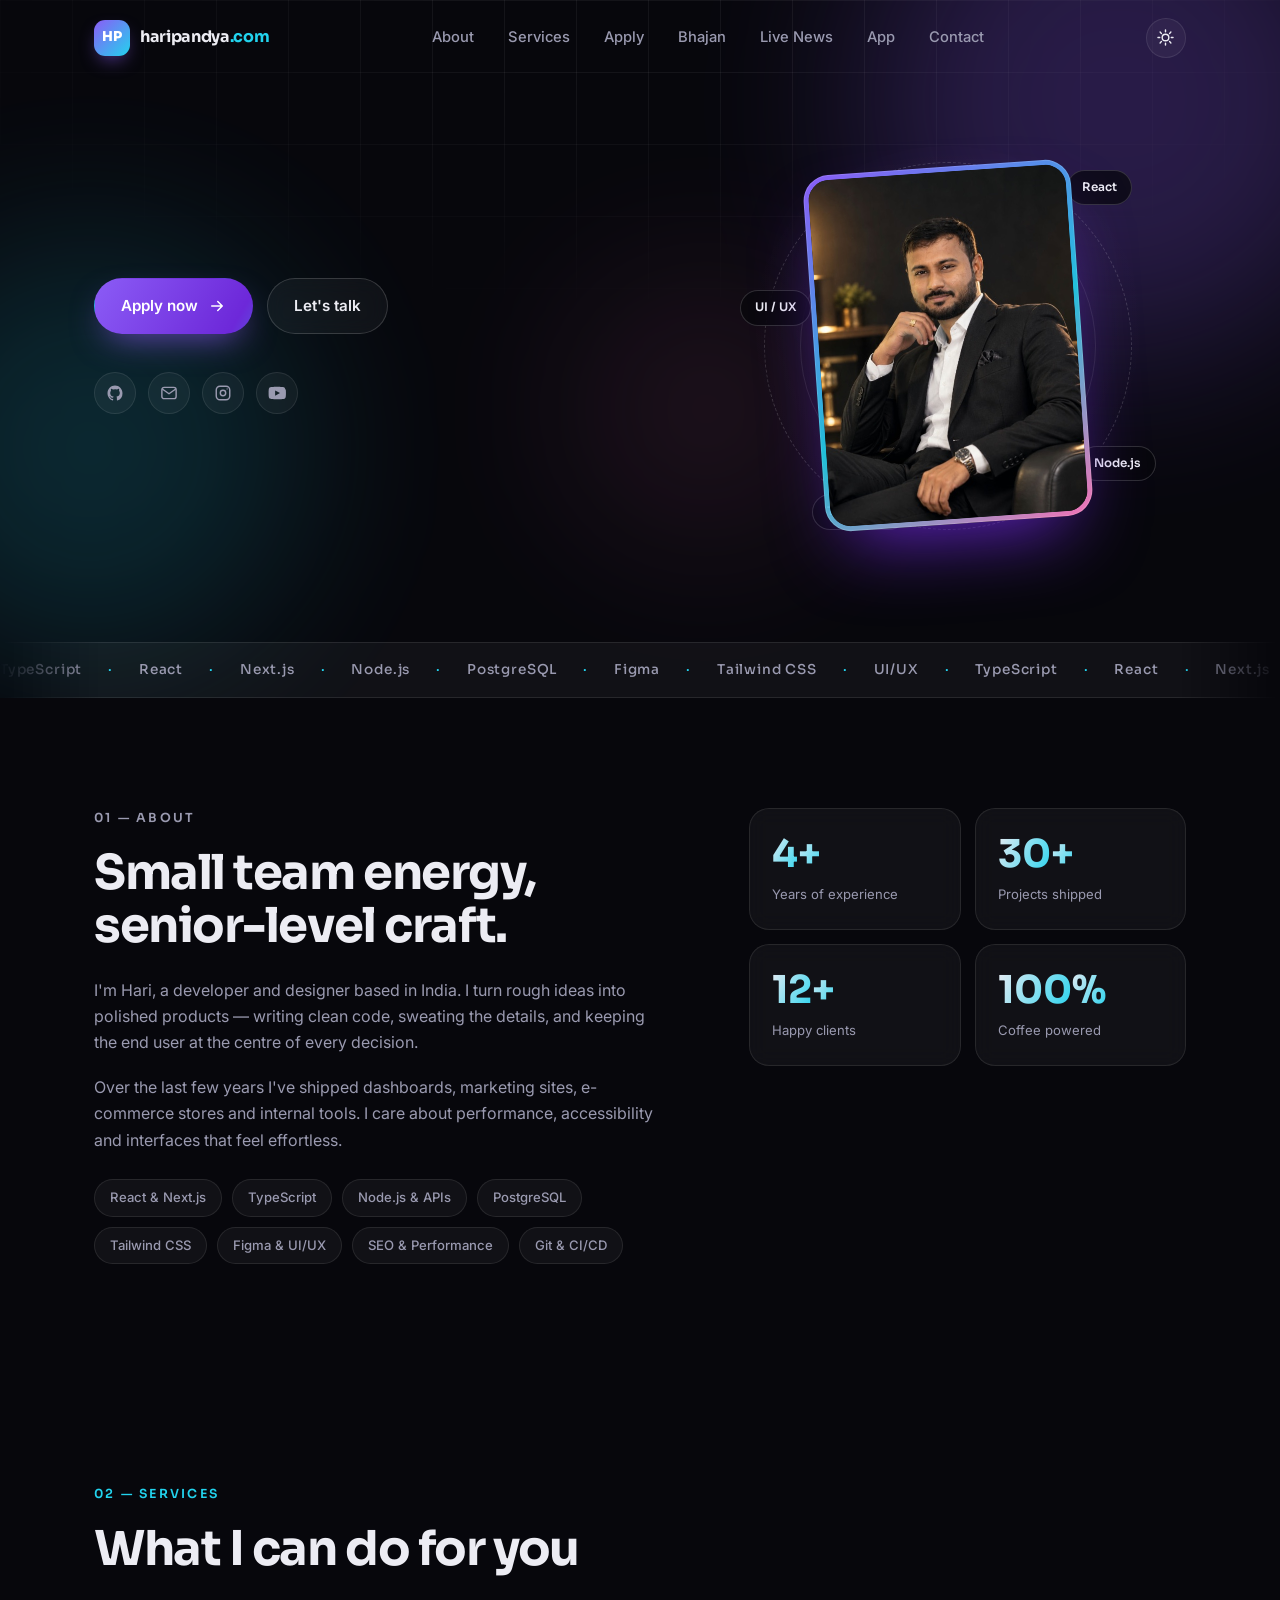
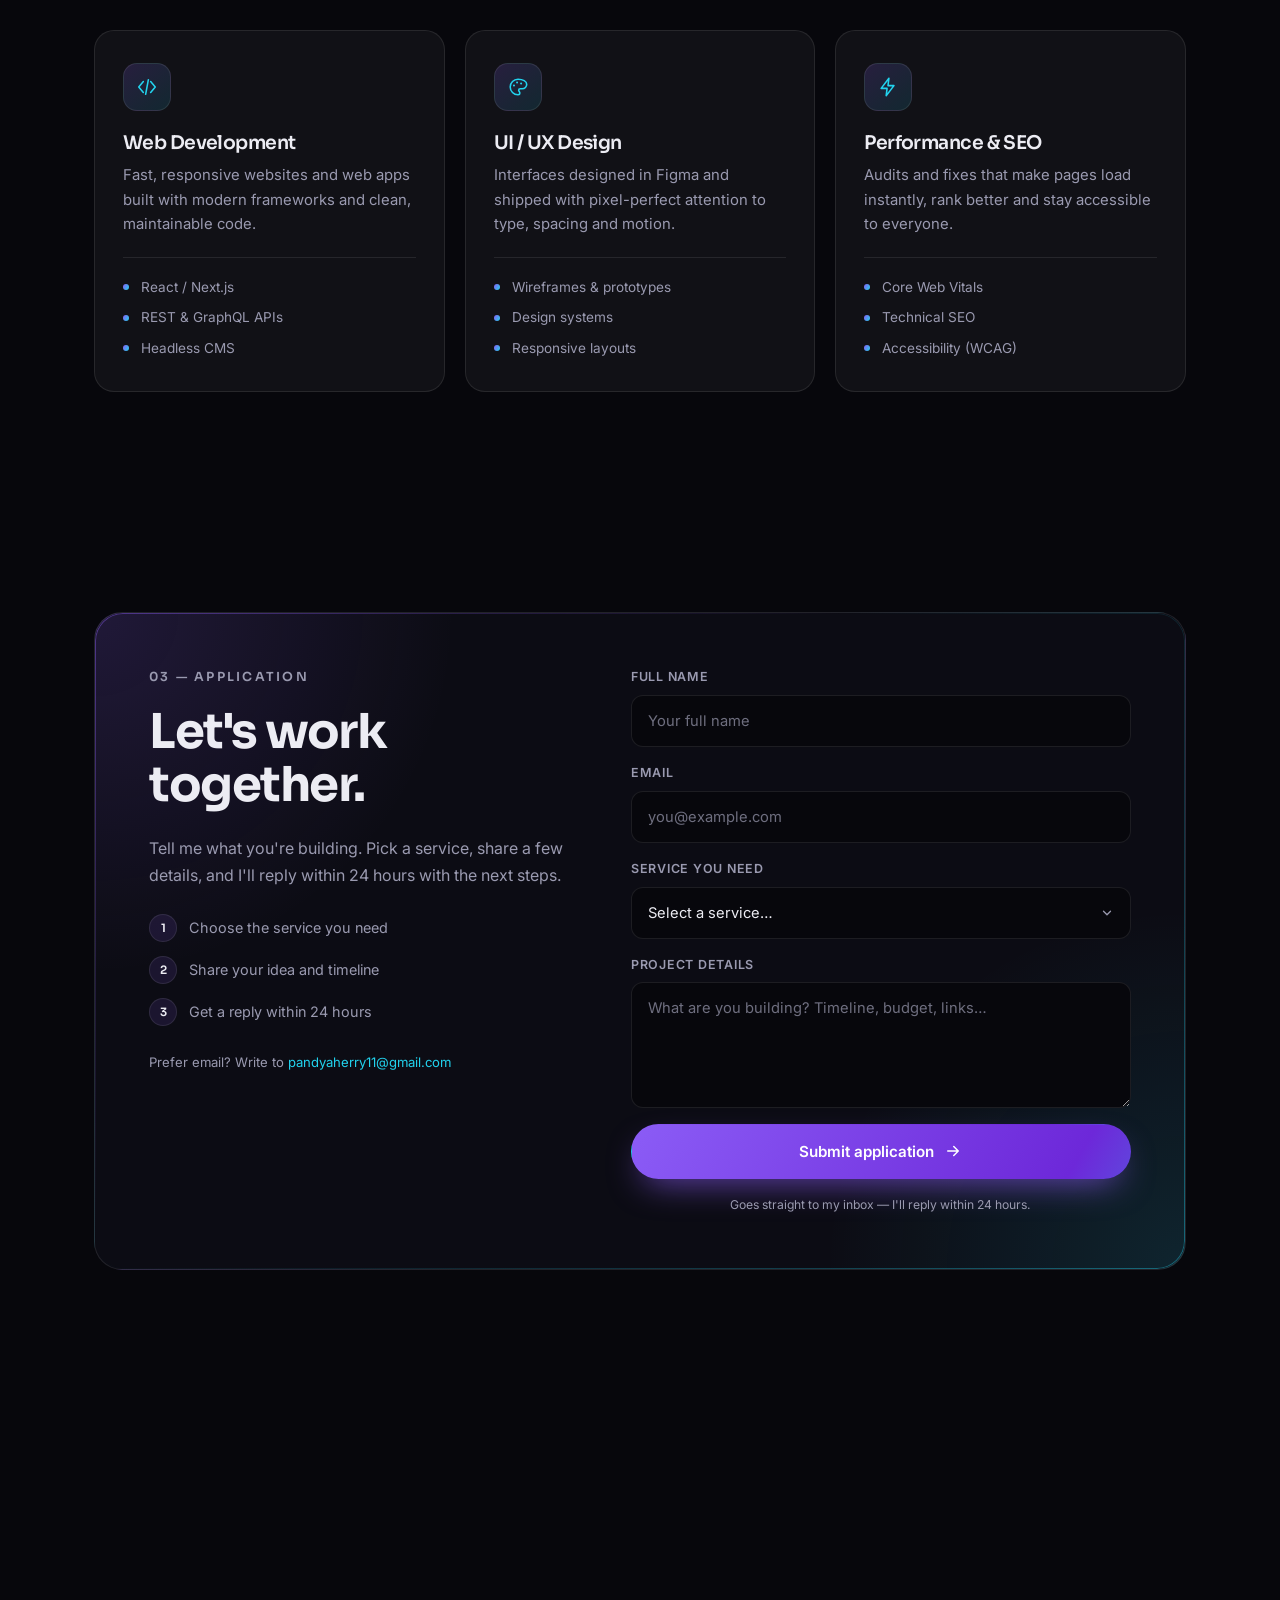
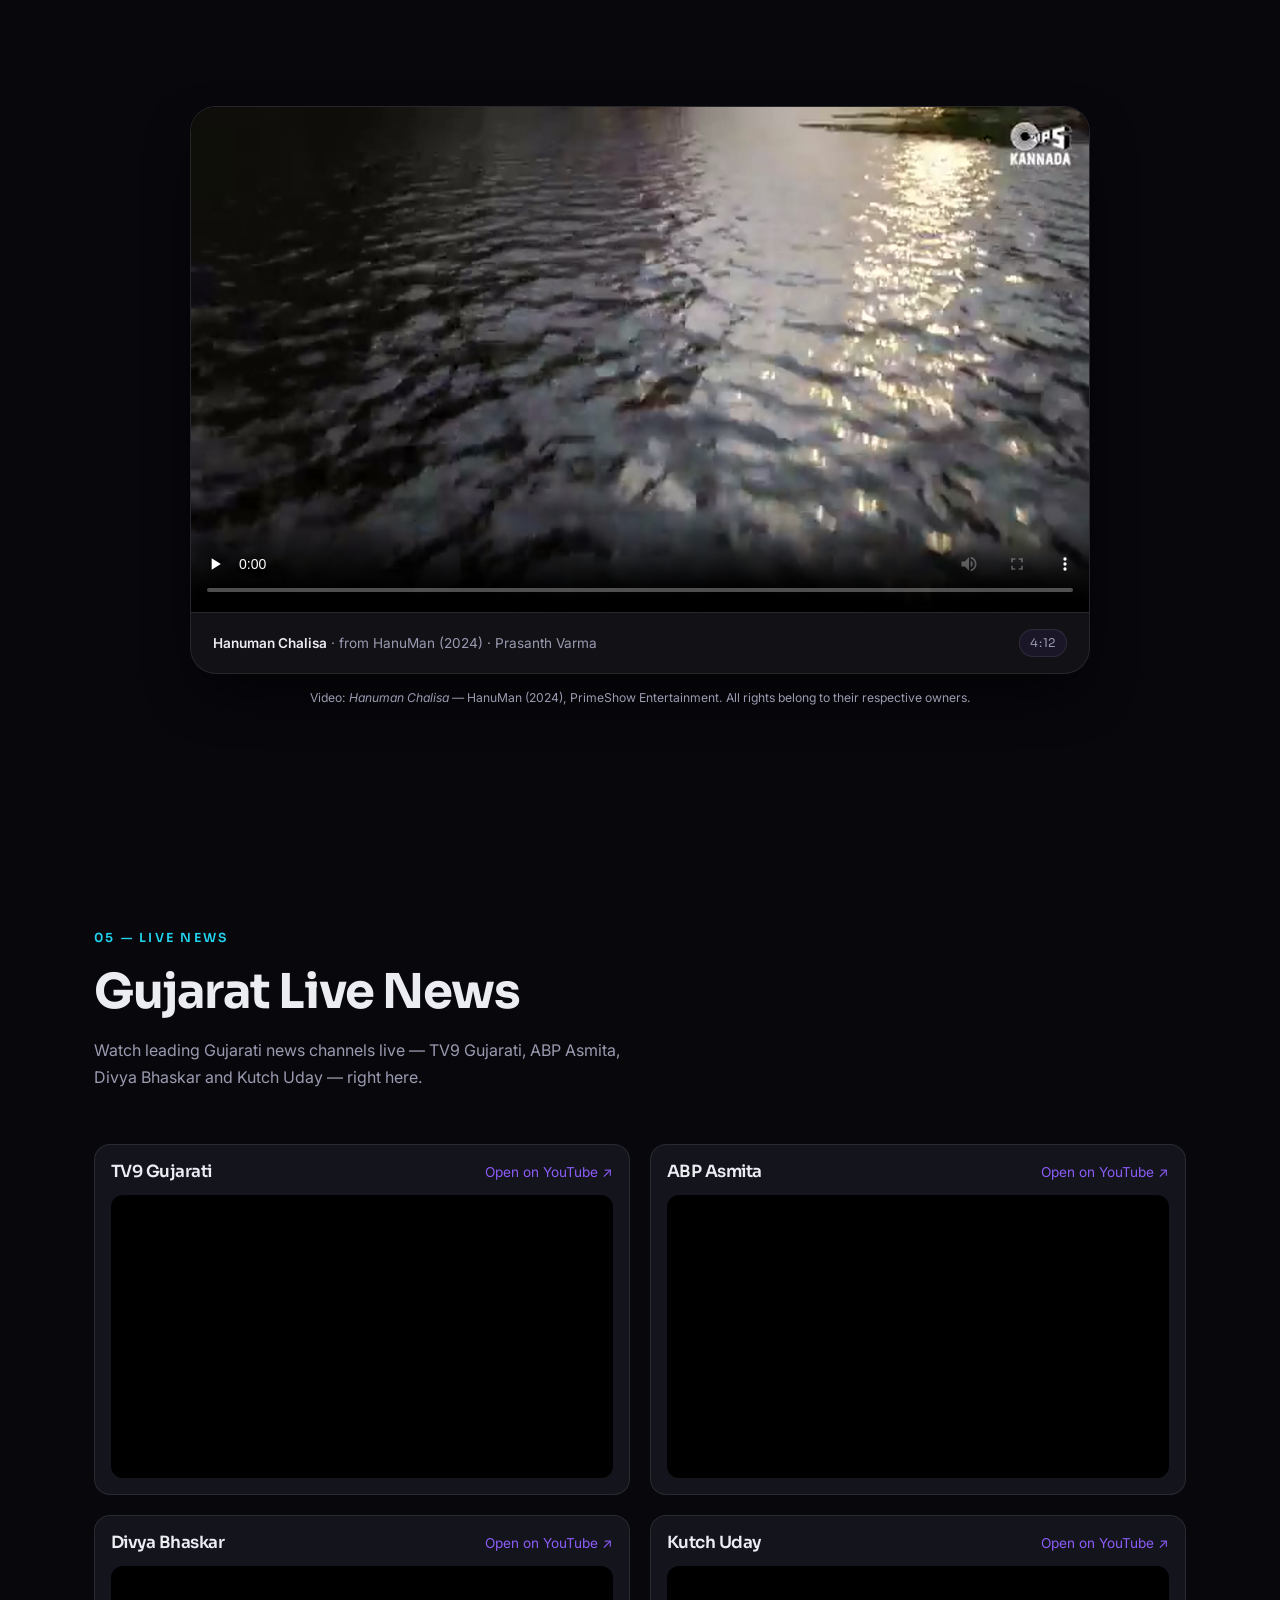
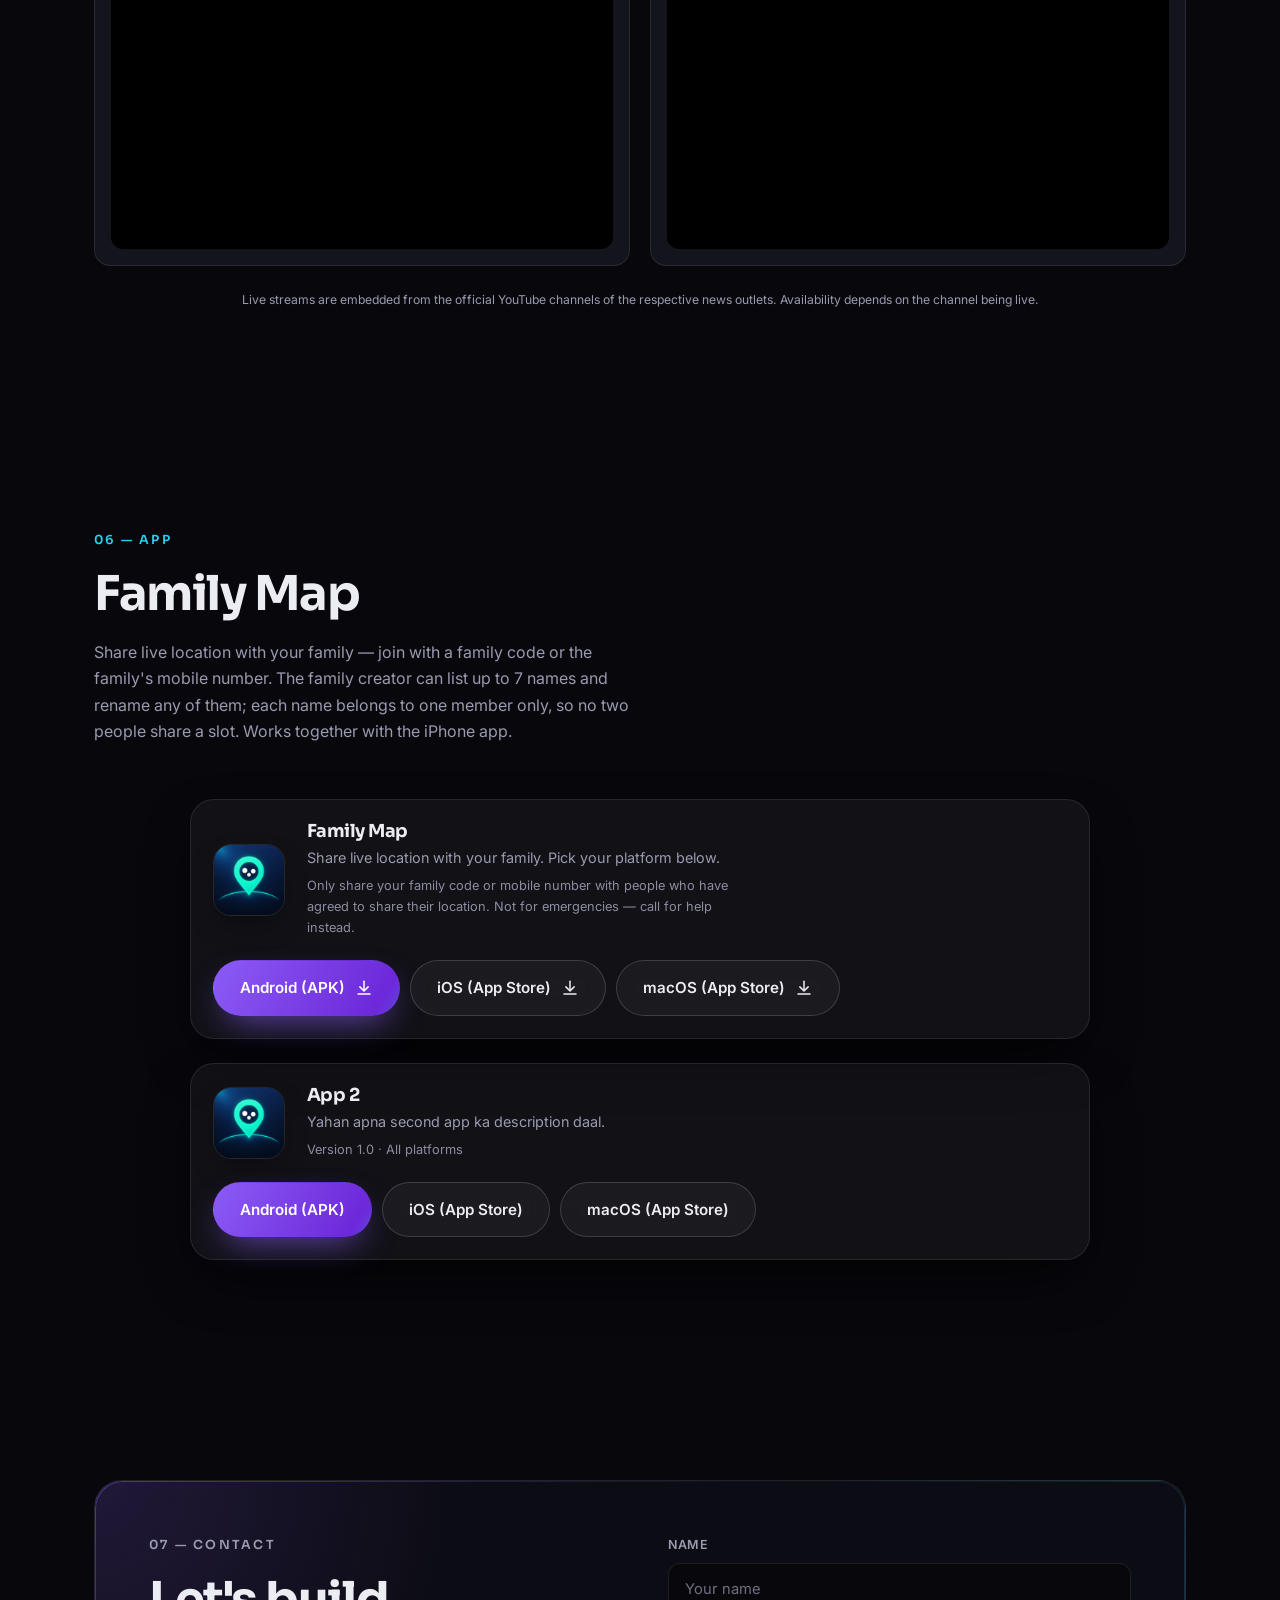
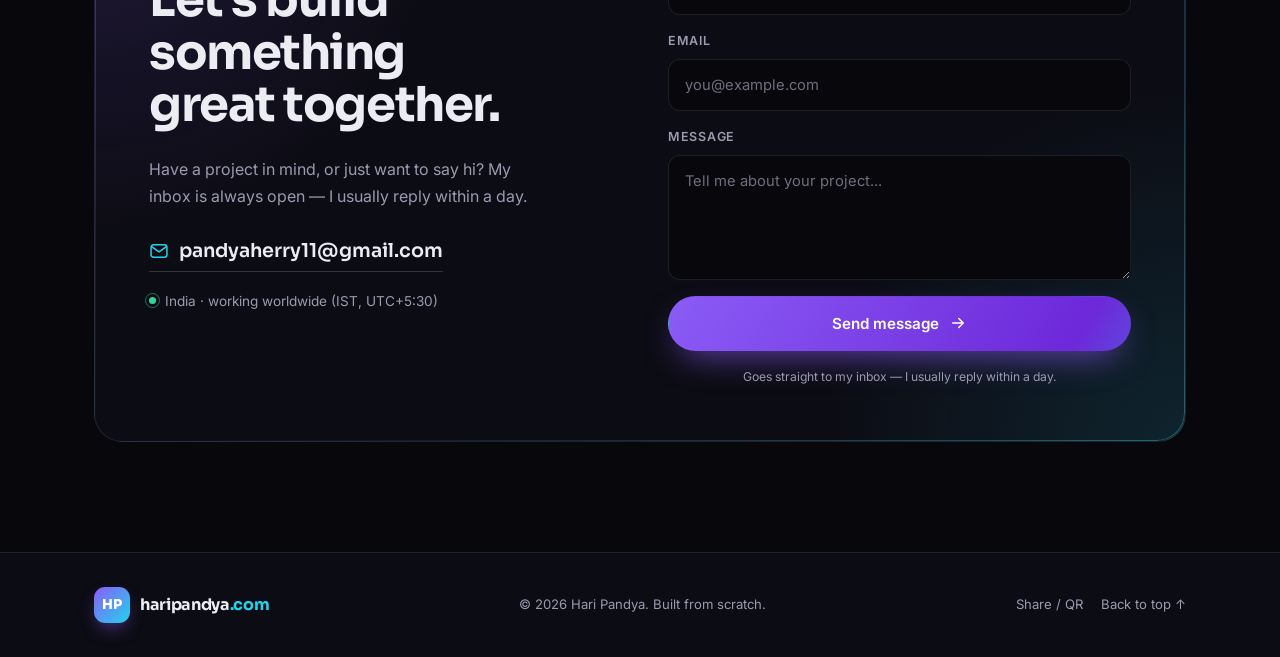
==== index.html @ 28d51043 "Remove hero introduction (I'm Hari Pandya intro)" ====
<!DOCTYPE html>
<html lang="en" data-theme="dark">
<head>
  <meta charset="UTF-8" />
  <meta name="viewport" content="width=device-width, initial-scale=1.0" />
  <title>Hari Pandya — Developer &amp; Designer</title>
  <meta name="description" content="Hari Pandya — full-stack developer and designer building fast, accessible and beautiful digital experiences. Based in India, working worldwide." />
  <meta name="theme-color" content="#08080c" />

  <!-- Open Graph / social preview -->
  <meta property="og:title" content="Hari Pandya — Developer &amp; Designer" />
  <meta property="og:description" content="Full-stack developer & designer crafting fast, accessible and beautiful digital experiences." />
  <meta property="og:type" content="website" />
  <meta property="og:url" content="https://pandyaherry11.github.io/haripandya/" />
  <meta property="og:image" content="https://pandyaherry11.github.io/haripandya/assets/hari-pandya.jpg" />
  <meta property="og:image:alt" content="Portrait of Hari Pandya" />
  <meta name="twitter:card" content="summary_large_image" />
  <meta name="twitter:image" content="https://pandyaherry11.github.io/haripandya/assets/hari-pandya.jpg" />

  <link rel="icon" href="data:image/svg+xml,%3Csvg xmlns='http://www.w3.org/2000/svg' viewBox='0 0 100 100'%3E%3Crect width='100' height='100' rx='24' fill='%238b5cf6'/%3E%3Ctext x='50' y='68' font-family='Arial,sans-serif' font-size='46' font-weight='bold' fill='white' text-anchor='middle'%3EHP%3C/text%3E%3C/svg%3E" />

  <link rel="preconnect" href="https://fonts.googleapis.com" />
  <link rel="preconnect" href="https://fonts.gstatic.com" crossorigin />
  <link href="https://fonts.googleapis.com/css2?family=Sora:wght@400;500;600;700;800&family=Inter:wght@400;500;600&display=swap" rel="stylesheet" />

  <link rel="stylesheet" href="style.css" />
</head>
<body>
  <a class="skip-link" href="#main">Skip to content</a>

  <!-- ============ HEADER ============ -->
  <header class="site-header" id="site-header">
    <div class="container header-inner">
      <a href="#home" class="logo" aria-label="Hari Pandya — home">
        <span class="logo-mark">HP</span>
        <span class="logo-text">haripandya<span class="logo-dot">.com</span></span>
      </a>

      <nav class="nav" id="nav" aria-label="Main navigation">
        <a href="#about" class="nav-link">About</a>
        <a href="#services" class="nav-link">Services</a>
        <a href="#apply" class="nav-link">Apply</a>
        <a href="#video" class="nav-link">Bhajan</a>
        <a href="#news" class="nav-link">Live News</a>
        <a href="#app" class="nav-link">App</a>
        <a href="#contact" class="nav-link">Contact</a>
      </nav>

      <div class="header-actions">
        <button class="theme-toggle" id="theme-toggle" type="button" aria-label="Switch theme" aria-pressed="false">
          <svg class="icon-sun" viewBox="0 0 24 24" fill="none" stroke="currentColor" stroke-width="1.8" stroke-linecap="round" aria-hidden="true">
            <circle cx="12" cy="12" r="4.2" />
            <path d="M12 2.5v2.2M12 19.3v2.2M2.5 12h2.2M19.3 12h2.2M5.2 5.2l1.6 1.6M17.2 17.2l1.6 1.6M18.8 5.2l-1.6 1.6M6.8 17.2l-1.6 1.6" />
          </svg>
          <svg class="icon-moon" viewBox="0 0 24 24" fill="none" stroke="currentColor" stroke-width="1.8" stroke-linecap="round" stroke-linejoin="round" aria-hidden="true">
            <path d="M20.5 14.2A8.6 8.6 0 0 1 9.8 3.5a8.6 8.6 0 1 0 10.7 10.7Z" />
          </svg>
        </button>

        <button class="menu-toggle" id="menu-toggle" type="button" aria-label="Open menu" aria-expanded="false" aria-controls="nav">
          <span></span><span></span>
        </button>
      </div>
    </div>
  </header>

  <main id="main">
    <!-- ============ HERO ============ -->
    <section class="hero" id="home">
      <div class="hero-bg" aria-hidden="true">
        <span class="orb orb-1"></span>
        <span class="orb orb-2"></span>
        <span class="orb orb-3"></span>
        <span class="grid-lines"></span>
      </div>

      <div class="container hero-inner">
        <div class="hero-copy">
          <div class="cta">
            <a href="#apply" class="btn btn-primary">
              Apply now
              <svg viewBox="0 0 24 24" fill="none" stroke="currentColor" stroke-width="2" stroke-linecap="round" stroke-linejoin="round" aria-hidden="true">
                <path d="M5 12h14M13 6l6 6-6 6" />
              </svg>
            </a>
            <a href="#contact" class="btn btn-ghost">Let's talk</a>
          </div>

          <ul class="socials" aria-label="Social links">
            <li>
              <a href="https://github.com/pandyaherry11" target="_blank" rel="noopener" aria-label="GitHub">
                <svg viewBox="0 0 24 24" fill="currentColor" aria-hidden="true"><path d="M12 2C6.48 2 2 6.58 2 12.23c0 4.52 2.87 8.35 6.84 9.7.5.1.68-.22.68-.49v-1.72c-2.78.62-3.37-1.37-3.37-1.37-.45-1.18-1.11-1.5-1.11-1.5-.91-.63.07-.62.07-.62 1 .07 1.53 1.05 1.53 1.05.9 1.57 2.36 1.12 2.94.85.09-.66.35-1.12.63-1.38-2.22-.26-4.56-1.14-4.56-5.06 0-1.12.39-2.03 1.03-2.75-.1-.26-.45-1.3.1-2.71 0 0 .84-.27 2.75 1.05a9.3 9.3 0 0 1 2.5-.34c.85 0 1.71.12 2.5.34 1.91-1.32 2.75-1.05 2.75-1.05.55 1.41.2 2.45.1 2.71.64.72 1.03 1.63 1.03 2.75 0 3.93-2.34 4.8-4.57 5.05.36.32.68.94.68 1.9v2.82c0 .27.18.6.69.49A10.25 10.25 0 0 0 22 12.23C22 6.58 17.52 2 12 2Z"/></svg>
              </a>
            </li>
            <li>
              <a href="mailto:pandyaherry11@gmail.com" aria-label="Email">
                <svg viewBox="0 0 24 24" fill="none" stroke="currentColor" stroke-width="1.9" stroke-linecap="round" stroke-linejoin="round" aria-hidden="true"><rect x="2.5" y="4.5" width="19" height="15" rx="3"/><path d="m3.5 7 8.5 6 8.5-6"/></svg>
              </a>
            </li>
            <li>
              <a href="https://www.instagram.com/pandyaherry11" target="_blank" rel="noopener" aria-label="Instagram">
                <svg viewBox="0 0 24 24" fill="none" stroke="currentColor" stroke-width="1.9" stroke-linecap="round" stroke-linejoin="round" aria-hidden="true"><rect x="3" y="3" width="18" height="18" rx="5"/><circle cx="12" cy="12" r="3.6"/><circle cx="17.5" cy="6.5" r="0.8" fill="currentColor" stroke="none"/></svg>
              </a>
            </li>
            <li>
              <a href="https://www.youtube.com/@haripandya" target="_blank" rel="noopener" aria-label="YouTube">
                <svg viewBox="0 0 24 24" fill="currentColor" aria-hidden="true"><path d="M23 7.2s-.2-1.6-.9-2.3c-.9-.9-1.9-.9-2.4-1C16.2 3.5 12 3.5 12 3.5s-4.2 0-7.7.4c-.5.1-1.5.1-2.4 1C1.2 5.6 1 7.2 1 7.2S.8 9.1.8 11v1.9c0 1.9.2 3.8.2 3.8s.2 1.6.9 2.3c.9.9 2.1.9 2.6 1 1.9.2 8.2.4 8.2.4s4.2 0 7.7-.4c.5-.1 1.5-.1 2.4-1 .7-.7.9-2.3.9-2.3s.2-1.9.2-3.8V11c0-1.9-.2-3.8-.2-3.8zM9.5 15.5v-7l6.5 3.5-6.5 3.5z"/></svg>
              </a>
            </li>
          </ul>
        </div>

        <div class="hero-visual reveal">
          <div class="orbit">
            <span class="ring ring-1" aria-hidden="true"></span>
            <span class="ring ring-2" aria-hidden="true"></span>
            <span class="ring ring-3" aria-hidden="true"></span>

            <figure class="portrait">
              <img
                src="assets/hari-pandya.jpg"
                srcset="assets/hari-pandya-720.jpg 720w, assets/hari-pandya.jpg 1024w"
                sizes="(max-width: 980px) 240px, 260px"
                alt="Hari Pandya"
                width="1024"
                height="1536"
                fetchpriority="high"
                decoding="async"
              />
            </figure>

            <span class="chip chip-1" aria-hidden="true">React</span>
            <span class="chip chip-2" aria-hidden="true">UI / UX</span>
            <span class="chip chip-3" aria-hidden="true">Node.js</span>
            <span class="chip chip-4" aria-hidden="true">TypeScript</span>
          </div>
        </div>
      </div>

      <div class="marquee" aria-hidden="true">
        <div class="marquee-track">
          <span>TypeScript</span><span>·</span><span>React</span><span>·</span><span>Next.js</span><span>·</span><span>Node.js</span><span>·</span><span>PostgreSQL</span><span>·</span><span>Figma</span><span>·</span><span>Tailwind CSS</span><span>·</span><span>UI/UX</span><span>·</span>
          <span>TypeScript</span><span>·</span><span>React</span><span>·</span><span>Next.js</span><span>·</span><span>Node.js</span><span>·</span><span>PostgreSQL</span><span>·</span><span>Figma</span><span>·</span><span>Tailwind CSS</span><span>·</span><span>UI/UX</span><span>·</span>
        </div>
      </div>
    </section>

    <!-- ============ ABOUT ============ -->
    <section class="section" id="about">
      <div class="container">
        <div class="about-grid">
          <div class="about-copy reveal">
            <p class="label">01 — About</p>
            <h2 class="section-title">Small team energy,<br />senior-level craft.</h2>
            <p>
              I'm Hari, a developer and designer based in India. I turn rough ideas into
              polished products — writing clean code, sweating the details, and keeping
              the end user at the centre of every decision.
            </p>
            <p>
              Over the last few years I've shipped dashboards, marketing sites, e-commerce
              stores and internal tools. I care about performance, accessibility and
              interfaces that feel effortless.
            </p>

            <ul class="skills" aria-label="Core skills">
              <li>React &amp; Next.js</li>
              <li>TypeScript</li>
              <li>Node.js &amp; APIs</li>
              <li>PostgreSQL</li>
              <li>Tailwind CSS</li>
              <li>Figma &amp; UI/UX</li>
              <li>SEO &amp; Performance</li>
              <li>Git &amp; CI/CD</li>
            </ul>
          </div>

          <div class="stats reveal">
            <div class="stat">
              <span class="stat-num" data-count="4">4</span><span class="stat-suffix">+</span>
              <p>Years of experience</p>
            </div>
            <div class="stat">
              <span class="stat-num" data-count="30">30</span><span class="stat-suffix">+</span>
              <p>Projects shipped</p>
            </div>
            <div class="stat">
              <span class="stat-num" data-count="12">12</span><span class="stat-suffix">+</span>
              <p>Happy clients</p>
            </div>
            <div class="stat">
              <span class="stat-num" data-count="100">100</span><span class="stat-suffix">%</span>
              <p>Coffee powered</p>
            </div>
          </div>
        </div>
      </div>
    </section>

    <!-- ============ SERVICES ============ -->
    <section class="section" id="services">
      <div class="container">
        <div class="section-head reveal">
          <p class="label">02 — Services</p>
          <h2 class="section-title">What I can do for you</h2>
        </div>

        <div class="services-grid">
          <article class="service-card reveal">
            <span class="service-icon">
              <svg viewBox="0 0 24 24" fill="none" stroke="currentColor" stroke-width="1.7" stroke-linecap="round" stroke-linejoin="round" aria-hidden="true"><path d="m8 6-5 6 5 6M16 6l5 6-5 6M13.5 4l-3 16"/></svg>
            </span>
            <h3>Web Development</h3>
            <p>Fast, responsive websites and web apps built with modern frameworks and clean, maintainable code.</p>
            <ul class="service-list">
              <li>React / Next.js</li>
              <li>REST &amp; GraphQL APIs</li>
              <li>Headless CMS</li>
            </ul>
          </article>

          <article class="service-card reveal">
            <span class="service-icon">
              <svg viewBox="0 0 24 24" fill="none" stroke="currentColor" stroke-width="1.7" stroke-linecap="round" stroke-linejoin="round" aria-hidden="true"><path d="M12 3.5a8.5 8.5 0 1 0 0 17c1.4 0 2-.9 2-1.9 0-1.5-1.3-1.8-1.3-3 0-.9.7-1.6 1.8-1.6h2.1a4.9 4.9 0 0 0 4.9-5C21.5 6 17.3 3.5 12 3.5Z"/><circle cx="7.6" cy="10.4" r="1.1" fill="currentColor" stroke="none"/><circle cx="11" cy="7.2" r="1.1" fill="currentColor" stroke="none"/><circle cx="15.4" cy="8.2" r="1.1" fill="currentColor" stroke="none"/></svg>
            </span>
            <h3>UI / UX Design</h3>
            <p>Interfaces designed in Figma and shipped with pixel-perfect attention to type, spacing and motion.</p>
            <ul class="service-list">
              <li>Wireframes &amp; prototypes</li>
              <li>Design systems</li>
              <li>Responsive layouts</li>
            </ul>
          </article>

          <article class="service-card reveal">
            <span class="service-icon">
              <svg viewBox="0 0 24 24" fill="none" stroke="currentColor" stroke-width="1.7" stroke-linecap="round" stroke-linejoin="round" aria-hidden="true"><path d="M13 2.5 4.5 13.5H11l-1 8 8.5-11H12l1-8Z"/></svg>
            </span>
            <h3>Performance &amp; SEO</h3>
            <p>Audits and fixes that make pages load instantly, rank better and stay accessible to everyone.</p>
            <ul class="service-list">
              <li>Core Web Vitals</li>
              <li>Technical SEO</li>
              <li>Accessibility (WCAG)</li>
            </ul>
          </article>
        </div>
      </div>
    </section>

    <!-- ============ APPLICATION ============ -->
    <section class="section" id="apply">
      <div class="container">
        <div class="apply-panel reveal">
          <div class="apply-copy">
            <p class="label">03 — Application</p>
            <h2 class="section-title">Let's work<br />together.</h2>
            <p>
              Tell me what you're building. Pick a service, share a few details,
              and I'll reply within 24 hours with the next steps.
            </p>

            <ul class="apply-points">
              <li><span>1</span> Choose the service you need</li>
              <li><span>2</span> Share your idea and timeline</li>
              <li><span>3</span> Get a reply within 24 hours</li>
            </ul>

            <p class="apply-note">
              Prefer email? Write to
              <a href="mailto:pandyaherry11@gmail.com">pandyaherry11@gmail.com</a>
            </p>
          </div>

          <form class="apply-form" id="apply-form" novalidate>
            <input type="text" name="_honey" class="hp-field" tabindex="-1" autocomplete="off" aria-hidden="true" />

            <div class="field">
              <label for="apply-name">Full name</label>
              <input
                type="text"
                id="apply-name"
                name="name"
                placeholder="Your full name"
                required
                autocomplete="name"
              />
            </div>

            <div class="field">
              <label for="apply-email">Email</label>
              <input
                type="email"
                id="apply-email"
                name="email"
                placeholder="you@example.com"
                required
                autocomplete="email"
              />
            </div>

            <div class="field">
              <label for="apply-service">Service you need</label>
              <select id="apply-service" name="service" required>
                <option value="" selected>Select a service…</option>
                <option value="Website development">Website development</option>
                <option value="Mobile app">Mobile app</option>
                <option value="UI / UX design">UI / UX design</option>
                <option value="SEO &amp; performance">SEO &amp; performance</option>
                <option value="Custom software">Custom software</option>
                <option value="Something else">Something else</option>
              </select>
            </div>

            <div class="field">
              <label for="apply-message">Project details</label>
              <textarea
                id="apply-message"
                name="message"
                rows="4"
                placeholder="What are you building? Timeline, budget, links…"
                required
              ></textarea>
            </div>

            <button type="submit" class="btn btn-primary btn-block">
              Submit application
              <svg viewBox="0 0 24 24" fill="none" stroke="currentColor" stroke-width="2" stroke-linecap="round" stroke-linejoin="round" aria-hidden="true">
                <path d="M5 12h14M13 6l6 6-6 6" />
              </svg>
            </button>

            <p class="form-hint">Goes straight to my inbox — I'll reply within 24 hours.</p>
          </form>
        </div>
      </div>
    </section>

    <!-- ============ VIDEO ============ -->
    <section class="section" id="video">
      <div class="container">
        <div class="section-head reveal">
          <p class="label">04 — Bhajan</p>
          <h2 class="section-title">Hanuman Chalisa</h2>
          <p class="section-sub">
            Shree Hanuman Chalisa — a little devotion between the code and the coffee.
          </p>
        </div>

        <div class="video-card reveal">
          <video
            class="video-player"
            controls
            playsinline
            preload="none"
            poster="assets/video/hanuman-poster.jpg"
            aria-label="Hanuman Chalisa video"
          >
            <source src="assets/video/hanuman-chalisa.mp4" type="video/mp4" />
            Tumhara browser video support nahi karta —
            <a href="assets/video/hanuman-chalisa.mp4">video download karo</a>.
          </video>

          <div class="video-meta">
            <p>
              <em>Hanuman Chalisa</em> · from HanuMan (2024) · Prasanth Varma
            </p>
            <span class="video-time">4:12</span>
          </div>
        </div>

        <p class="video-credit reveal">
          Video: <em>Hanuman Chalisa</em> — HanuMan (2024), PrimeShow Entertainment.
          All rights belong to their respective owners.
        </p>
      </div>
    </section>

    <!-- ============ LIVE NEWS ============ -->
    <section class="section" id="news">
      <div class="container">
        <div class="section-head reveal">
          <p class="label">05 — Live News</p>
          <h2 class="section-title">Gujarat Live News</h2>
          <p class="section-sub">
            Watch leading Gujarati news channels live — TV9 Gujarati, ABP Asmita,
            Divya Bhaskar and Kutch Uday — right here.
          </p>
        </div>

        <div class="news-grid">
          <article class="news-card reveal">
            <div class="news-head">
              <h3>TV9 Gujarati</h3>
              <a class="news-link" href="https://www.youtube.com/@TV9GujaratiNews/live" target="_blank" rel="noopener">Open on YouTube ↗</a>
            </div>
            <div class="news-frame">
              <iframe
                src="https://www.youtube.com/embed/live_stream?channel=UCeJWZgSMlzqYEDytDnvzHnw"
                title="TV9 Gujarati Live"
                loading="lazy"
                allow="accelerometer; autoplay; clipboard-write; encrypted-media; gyroscope; picture-in-picture; web-share"
                allowfullscreen
                referrerpolicy="strict-origin-when-cross-origin"
              ></iframe>
            </div>
          </article>

          <article class="news-card reveal">
            <div class="news-head">
              <h3>ABP Asmita</h3>
              <a class="news-link" href="https://www.youtube.com/@ABPAsmitaTV/live" target="_blank" rel="noopener">Open on YouTube ↗</a>
            </div>
            <div class="news-frame">
              <iframe
                src="https://www.youtube.com/embed/live_stream?channel=UC3C6_1ETXfE807LltDbKYxg"
                title="ABP Asmita Live"
                loading="lazy"
                allow="accelerometer; autoplay; clipboard-write; encrypted-media; gyroscope; picture-in-picture; web-share"
                allowfullscreen
                referrerpolicy="strict-origin-when-cross-origin"
              ></iframe>
            </div>
          </article>

          <article class="news-card reveal">
            <div class="news-head">
              <h3>Divya Bhaskar</h3>
              <a class="news-link" href="https://www.youtube.com/@DivyaBhaskarGroup/live" target="_blank" rel="noopener">Open on YouTube ↗</a>
            </div>
            <div class="news-frame">
              <iframe
                src="https://www.youtube.com/embed/live_stream?channel=UCUEKJWwvJiUU_uenEWfEKug"
                title="Divya Bhaskar Live"
                loading="lazy"
                allow="accelerometer; autoplay; clipboard-write; encrypted-media; gyroscope; picture-in-picture; web-share"
                allowfullscreen
                referrerpolicy="strict-origin-when-cross-origin"
              ></iframe>
            </div>
          </article>

          <article class="news-card reveal">
            <div class="news-head">
              <h3>Kutch Uday</h3>
              <a class="news-link" href="https://www.youtube.com/@kutchudaynews/live" target="_blank" rel="noopener">Open on YouTube ↗</a>
            </div>
            <div class="news-frame">
              <iframe
                src="https://www.youtube.com/embed/live_stream?channel=UCmJTFAVtNb3kRQsis3RVhug"
                title="Kutch Uday Live"
                loading="lazy"
                allow="accelerometer; autoplay; clipboard-write; encrypted-media; gyroscope; picture-in-picture; web-share"
                allowfullscreen
                referrerpolicy="strict-origin-when-cross-origin"
              ></iframe>
            </div>
          </article>
        </div>

        <p class="video-credit reveal" style="margin-top:24px">
          Live streams are embedded from the official YouTube channels of the respective news outlets.
          Availability depends on the channel being live.
        </p>
      </div>
    </section>

    <!-- ============ FAMILY MAP APP ============ -->
    <section class="section" id="app">
      <div class="container">
        <div class="section-head reveal">
          <p class="label">06 — App</p>
          <h2 class="section-title">Family Map</h2>
          <p class="section-sub">
            Share live location with your family — join with a family code or the family's
            mobile number. The family creator can list up to 7 names and rename any of them;
            each name belongs to one member only, so no two people share a slot. Works together with the iPhone app.
          </p>
        </div>

        <div class="app-card reveal">
          <img class="app-icon" src="assets/family-map-icon.png" alt="Family Map app icon" width="72" height="72" />
          <div class="app-info">
            <h3>Family Map</h3>
            <p>Share live location with your family. Pick your platform below.</p>
            <p class="app-note">
              Only share your family code or mobile number with people who have agreed to share
              their location. Not for emergencies — call for help instead.
            </p>
          </div>
          <div class="app-downloads">
            <a class="btn btn-primary app-download" href="assets/FamilyMap.apk" download="FamilyMap.apk">
              Android (APK)
              <svg viewBox="0 0 24 24" fill="none" stroke="currentColor" stroke-width="2" stroke-linecap="round" stroke-linejoin="round" aria-hidden="true"><path d="M12 3v12" /><path d="M6.5 10.5 12 16l5.5-5.5" /><path d="M4 20h16" /></svg>
            </a>
            <a class="btn btn-ghost app-download" href="https://apps.apple.com/app/family-map" target="_blank" rel="noopener">
              iOS (App Store)
              <svg viewBox="0 0 24 24" fill="none" stroke="currentColor" stroke-width="2" stroke-linecap="round" stroke-linejoin="round" aria-hidden="true"><path d="M12 3v12" /><path d="M6.5 10.5 12 16l5.5-5.5" /><path d="M4 20h16" /></svg>
            </a>
            <a class="btn btn-ghost app-download" href="https://apps.apple.com/app/family-map" target="_blank" rel="noopener">
              macOS (App Store)
              <svg viewBox="0 0 24 24" fill="none" stroke="currentColor" stroke-width="2" stroke-linecap="round" stroke-linejoin="round" aria-hidden="true"><path d="M12 3v12" /><path d="M6.5 10.5 12 16l5.5-5.5" /><path d="M4 20h16" /></svg>
            </a>
          </div>
        </div>

        <div class="app-card reveal" style="margin-top:24px">
          <img class="app-icon" src="assets/family-map-icon.png" alt="App 2 icon" width="72" height="72" />
          <div class="app-info">
            <h3>App 2</h3>
            <p>Yahan apna second app ka description daal.</p>
            <p class="app-note">Version 1.0 · All platforms</p>
          </div>
          <div class="app-downloads">
            <a class="btn btn-primary app-download" href="#" download>Android (APK)</a>
            <a class="btn btn-ghost app-download" href="#" target="_blank" rel="noopener">iOS (App Store)</a>
            <a class="btn btn-ghost app-download" href="#" target="_blank" rel="noopener">macOS (App Store)</a>
          </div>
        </div>
      </div>
    </section>

    <!-- ============ CONTACT ============ -->
    <section class="section" id="contact">
      <div class="container">
        <div class="contact-panel reveal">
          <div class="contact-copy">
            <p class="label">07 — Contact</p>
            <h2 class="section-title">Let's build something<br />great together.</h2>
            <p>
              Have a project in mind, or just want to say hi? My inbox is always open —
              I usually reply within a day.
            </p>
            <a class="mail-link" href="mailto:pandyaherry11@gmail.com">
              <svg viewBox="0 0 24 24" fill="none" stroke="currentColor" stroke-width="1.8" stroke-linecap="round" stroke-linejoin="round" aria-hidden="true"><rect x="2.5" y="4.5" width="19" height="15" rx="3"/><path d="m3.5 7 8.5 6 8.5-6"/></svg>
              pandyaherry11@gmail.com
            </a>
            <p class="location">
              <span class="dot"></span> India · working worldwide (IST, UTC+5:30)
            </p>
          </div>

          <form class="contact-form" id="contact-form" novalidate>
            <input type="text" name="_honey" class="hp-field" tabindex="-1" autocomplete="off" aria-hidden="true" />

            <div class="field">
              <label for="name">Name</label>
              <input type="text" id="name" name="name" placeholder="Your name" required autocomplete="name" />
            </div>
            <div class="field">
              <label for="email">Email</label>
              <input type="email" id="email" name="email" placeholder="you@example.com" required autocomplete="email" />
            </div>
            <div class="field">
              <label for="message">Message</label>
              <textarea id="message" name="message" rows="4" placeholder="Tell me about your project..." required></textarea>
            </div>
            <button type="submit" class="btn btn-primary btn-block">
              Send message
              <svg viewBox="0 0 24 24" fill="none" stroke="currentColor" stroke-width="2" stroke-linecap="round" stroke-linejoin="round" aria-hidden="true"><path d="M5 12h14M13 6l6 6-6 6"/></svg>
            </button>
            <p class="form-hint">Goes straight to my inbox — I usually reply within a day.</p>
          </form>
        </div>
      </div>
    </section>
  </main>

  <!-- ============ FOOTER ============ -->
  <footer class="site-footer">
    <div class="container footer-inner">
      <a href="#home" class="logo" aria-label="Back to top">
        <span class="logo-mark">HP</span>
        <span class="logo-text">haripandya<span class="logo-dot">.com</span></span>
      </a>
      <p class="copyright">© <span id="year">2026</span> Hari Pandya. Built from scratch.</p>
      <div class="footer-links">
        <a class="back-top" href="share.html">Share / QR</a>
        <a class="back-top" href="#home">Back to top ↑</a>
      </div>
    </div>
  </footer>

  <div class="toast" id="toast" role="status" aria-live="polite"></div>

  <script src="script.js"></script>
</body>
</html>
---- style.css ----
/* =========================================================
   haripandya.com — styles
   ========================================================= */

:root {
  --accent: #8b5cf6;
  --accent-2: #22d3ee;
  --accent-3: #f472b6;
  --radius: 20px;
  --radius-sm: 12px;
  --container: 1140px;
  --header-h: 76px;
  --ease: cubic-bezier(0.22, 1, 0.36, 1);
}

/* ---------- theme tokens ---------- */
html[data-theme="dark"] {
  --bg: #07070c;
  --bg-soft: #0c0c14;
  --surface: rgba(255, 255, 255, 0.045);
  --surface-hover: rgba(255, 255, 255, 0.08);
  --text: #ececf3;
  --muted: #9a9ab0;
  --border: rgba(255, 255, 255, 0.09);
  --border-strong: rgba(255, 255, 255, 0.16);
  --shadow: 0 24px 60px -20px rgba(0, 0, 0, 0.8);
  --glow-1: rgba(139, 92, 246, 0.28);
  --glow-2: rgba(34, 211, 238, 0.18);
  --header-bg: rgba(7, 7, 12, 0.72);
  color-scheme: dark;
}

html[data-theme="light"] {
  --bg: #f6f6fb;
  --bg-soft: #ffffff;
  --surface: rgba(255, 255, 255, 0.75);
  --surface-hover: rgba(255, 255, 255, 1);
  --text: #131320;
  --muted: #5c5c72;
  --border: rgba(19, 19, 32, 0.1);
  --border-strong: rgba(19, 19, 32, 0.18);
  --shadow: 0 24px 60px -28px rgba(30, 20, 70, 0.35);
  --glow-1: rgba(139, 92, 246, 0.22);
  --glow-2: rgba(34, 211, 238, 0.16);
  --header-bg: rgba(246, 246, 251, 0.78);
  color-scheme: light;
}

/* ---------- reset ---------- */
*,
*::before,
*::after { box-sizing: border-box; }

html {
  scroll-behavior: smooth;
  scroll-padding-top: calc(var(--header-h) + 16px);
}

body {
  margin: 0;
  font-family: "Inter", system-ui, -apple-system, "Segoe UI", sans-serif;
  background: var(--bg);
  color: var(--text);
  line-height: 1.65;
  -webkit-font-smoothing: antialiased;
  overflow-x: hidden;
  transition: background 0.4s ease, color 0.4s ease;
}

h1, h2, h3 {
  font-family: "Sora", "Inter", sans-serif;
  line-height: 1.1;
  letter-spacing: -0.03em;
  margin: 0;
}

p { margin: 0; }
ul { margin: 0; padding: 0; list-style: none; }
a { color: inherit; text-decoration: none; }
img, svg { display: block; }
button { font: inherit; color: inherit; }

::selection { background: rgba(139, 92, 246, 0.4); color: #fff; }

:focus-visible {
  outline: 2px solid var(--accent);
  outline-offset: 3px;
  border-radius: 6px;
}

.skip-link {
  position: absolute;
  left: 16px;
  top: -100px;
  z-index: 100;
  background: var(--accent);
  color: #fff;
  padding: 10px 16px;
  border-radius: 8px;
  transition: top 0.2s ease;
}
.skip-link:focus { top: 12px; }

/* ---------- layout ---------- */
.container {
  width: 100%;
  max-width: var(--container);
  margin: 0 auto;
  padding: 0 24px;
}

.section {
  padding: 110px 0;
  position: relative;
  scroll-margin-top: var(--header-h);
}

.label {
  font-family: "Sora", sans-serif;
  font-size: 0.78rem;
  font-weight: 600;
  letter-spacing: 0.18em;
  text-transform: uppercase;
  color: var(--accent-2);
  margin-bottom: 18px;
}

.section-title {
  font-size: clamp(1.9rem, 4vw, 3rem);
  font-weight: 700;
  margin-bottom: 24px;
}

.section-head { max-width: 640px; margin-bottom: 54px; }

/* ---------- buttons ---------- */
.btn {
  display: inline-flex;
  align-items: center;
  justify-content: center;
  gap: 10px;
  padding: 14px 26px;
  border-radius: 999px;
  font-weight: 600;
  font-size: 0.95rem;
  border: 1px solid transparent;
  cursor: pointer;
  transition: transform 0.25s var(--ease), box-shadow 0.25s var(--ease),
    background 0.25s ease, border-color 0.25s ease;
  white-space: nowrap;
}
.btn svg { width: 18px; height: 18px; transition: transform 0.25s var(--ease); }
.btn:hover svg { transform: translateX(4px); }

.btn-primary {
  background: linear-gradient(120deg, var(--accent), #6d28d9 55%, var(--accent-2));
  background-size: 160% 160%;
  color: #fff;
  box-shadow: 0 14px 34px -12px rgba(139, 92, 246, 0.75);
}
.btn-primary:hover {
  transform: translateY(-2px);
  box-shadow: 0 20px 44px -14px rgba(139, 92, 246, 0.9);
  background-position: 100% 50%;
}

.btn-ghost {
  border-color: var(--border-strong);
  background: var(--surface);
  backdrop-filter: blur(10px);
}
.btn-ghost:hover {
  transform: translateY(-2px);
  border-color: var(--accent);
  background: var(--surface-hover);
}

.btn-block { width: 100%; }

/* =========================================================
   HEADER
   ========================================================= */
.site-header {
  position: fixed;
  inset: 0 0 auto 0;
  height: var(--header-h);
  z-index: 50;
  display: flex;
  align-items: center;
  background: transparent;
  transition: background 0.3s ease, border-color 0.3s ease, backdrop-filter 0.3s ease;
  border-bottom: 1px solid transparent;
}
.site-header.scrolled {
  background: var(--header-bg);
  backdrop-filter: blur(18px) saturate(140%);
  border-bottom-color: var(--border);
}

.header-inner {
  display: flex;
  align-items: center;
  justify-content: space-between;
  gap: 24px;
}

.logo {
  display: inline-flex;
  align-items: center;
  gap: 10px;
  font-family: "Sora", sans-serif;
  font-weight: 700;
  font-size: 1rem;
  letter-spacing: -0.02em;
}
.logo-mark {
  display: grid;
  place-items: center;
  width: 36px;
  height: 36px;
  border-radius: 11px;
  background: linear-gradient(135deg, var(--accent), var(--accent-2));
  color: #fff;
  font-size: 0.85rem;
  font-weight: 800;
  letter-spacing: -0.02em;
  box-shadow: 0 8px 20px -8px rgba(139, 92, 246, 0.9);
}
.logo-dot { color: var(--accent-2); }
.logo-text { display: none; }

@media (min-width: 560px) {
  .logo-text { display: inline; }
}

.nav {
  display: flex;
  align-items: center;
  gap: 6px;
}
.nav-link {
  position: relative;
  padding: 9px 14px;
  border-radius: 999px;
  font-size: 0.92rem;
  font-weight: 500;
  color: var(--muted);
  transition: color 0.2s ease, background 0.2s ease;
}
.nav-link:hover { color: var(--text); background: var(--surface); }
.nav-link.active { color: var(--text); }
.nav-link.active::after {
  content: "";
  position: absolute;
  left: 50%;
  bottom: 2px;
  width: 18px;
  height: 2px;
  border-radius: 2px;
  transform: translateX(-50%);
  background: linear-gradient(90deg, var(--accent), var(--accent-2));
}

.header-actions { display: flex; align-items: center; gap: 10px; }

.theme-toggle {
  display: grid;
  place-items: center;
  width: 40px;
  height: 40px;
  border-radius: 50%;
  border: 1px solid var(--border);
  background: var(--surface);
  cursor: pointer;
  transition: transform 0.25s var(--ease), border-color 0.2s ease;
}
.theme-toggle:hover { transform: rotate(-18deg); border-color: var(--accent); }
.theme-toggle svg { width: 19px; height: 19px; }
.theme-toggle .icon-moon { display: none; }
html[data-theme="light"] .theme-toggle .icon-moon { display: block; }
html[data-theme="light"] .theme-toggle .icon-sun { display: none; }

.menu-toggle {
  display: none;
  width: 40px;
  height: 40px;
  border-radius: 50%;
  border: 1px solid var(--border);
  background: var(--surface);
  cursor: pointer;
  padding: 0;
  place-items: center;
  gap: 5px;
  flex-direction: column;
}
.menu-toggle span {
  display: block;
  width: 16px;
  height: 2px;
  border-radius: 2px;
  background: var(--text);
  transition: transform 0.3s var(--ease), opacity 0.2s ease;
}
.menu-toggle[aria-expanded="true"] span:nth-child(1) { transform: translateY(3.5px) rotate(45deg); }
.menu-toggle[aria-expanded="true"] span:nth-child(2) { transform: translateY(-3.5px) rotate(-45deg); }

/* =========================================================
   HERO
   ========================================================= */
.hero {
  position: relative;
  padding: calc(var(--header-h) + 70px) 0 0;
  overflow: hidden;
}

.hero-bg {
  position: absolute;
  inset: 0;
  pointer-events: none;
  z-index: 0;
}
.orb {
  position: absolute;
  border-radius: 50%;
  filter: blur(90px);
  opacity: 0.9;
}
.orb-1 {
  width: 520px; height: 520px;
  top: -160px; right: -100px;
  background: var(--glow-1);
  animation: float 16s ease-in-out infinite;
}
.orb-2 {
  width: 420px; height: 420px;
  bottom: 40px; left: -120px;
  background: var(--glow-2);
  animation: float 20s ease-in-out infinite reverse;
}
.orb-3 {
  width: 260px; height: 260px;
  top: 40%; left: 45%;
  background: rgba(244, 114, 182, 0.13);
  animation: float 24s ease-in-out infinite;
}

.grid-lines {
  position: absolute;
  inset: 0;
  background-image:
    linear-gradient(to right, var(--border) 1px, transparent 1px),
    linear-gradient(to bottom, var(--border) 1px, transparent 1px);
  background-size: 72px 72px;
  mask-image: radial-gradient(ellipse 80% 60% at 50% 0%, #000 20%, transparent 75%);
  -webkit-mask-image: radial-gradient(ellipse 80% 60% at 50% 0%, #000 20%, transparent 75%);
  opacity: 0.6;
}

.hero-inner {
  position: relative;
  z-index: 1;
  display: grid;
  grid-template-columns: 1.08fr 0.92fr;
  align-items: center;
  gap: 56px;
  padding-bottom: 96px;
}

.hero-copy { max-width: 620px; }

.pill {
  display: inline-flex;
  align-items: center;
  gap: 9px;
  padding: 7px 16px 7px 12px;
  border-radius: 999px;
  border: 1px solid var(--border);
  background: var(--surface);
  font-size: 0.8rem;
  font-weight: 500;
  color: var(--muted);
  margin-bottom: 28px;
  backdrop-filter: blur(8px);
}
.dot {
  position: relative;
  width: 7px; height: 7px;
  border-radius: 50%;
  background: #34d399;
  flex: none;
}
.dot::after {
  content: "";
  position: absolute;
  inset: -4px;
  border-radius: 50%;
  border: 1px solid rgba(52, 211, 153, 0.5);
  animation: ping 2.4s ease-out infinite;
}

.hero h1 {
  font-size: clamp(2.5rem, 6.4vw, 4.4rem);
  font-weight: 800;
  margin-bottom: 24px;
}

.grad {
  background: linear-gradient(100deg, var(--accent) 10%, var(--accent-2) 55%, var(--accent-3) 95%);
  -webkit-background-clip: text;
  background-clip: text;
  color: transparent;
}

.lead {
  font-size: clamp(1rem, 1.35vw, 1.12rem);
  color: var(--muted);
  max-width: 48ch;
  margin-bottom: 34px;
}

.cta { display: flex; flex-wrap: wrap; gap: 14px; margin-bottom: 38px; }

.socials { display: flex; gap: 12px; }
.socials a {
  display: grid;
  place-items: center;
  width: 42px; height: 42px;
  border-radius: 50%;
  border: 1px solid var(--border);
  background: var(--surface);
  color: var(--muted);
  transition: transform 0.25s var(--ease), color 0.2s ease,
    border-color 0.2s ease, background 0.2s ease;
}
.socials a:hover {
  transform: translateY(-4px);
  color: var(--text);
  border-color: var(--accent);
  background: var(--surface-hover);
}
.socials svg { width: 18px; height: 18px; }

/* ---------- hero visual ---------- */
.hero-visual { display: grid; place-items: center; }

.orbit {
  position: relative;
  width: min(400px, 80vw);
  aspect-ratio: 1;
  display: grid;
  place-items: center;
  border-radius: 50%;
  background: radial-gradient(circle at 50% 45%, var(--surface), transparent 68%);
}

.ring {
  position: absolute;
  inset: 0;
  border-radius: 50%;
  border: 1px dashed var(--border-strong);
}
.ring-1 { inset: 4%; animation: spin 34s linear infinite; }
.ring-2 { inset: 13%; border-style: solid; border-color: var(--border); animation: spin 24s linear infinite reverse; }
.ring-3 { inset: 22%; border-color: rgba(139, 92, 246, 0.35); animation: spin 46s linear infinite; }
.ring-3::before {
  content: "";
  position: absolute;
  top: -5px; left: 50%;
  width: 9px; height: 9px;
  border-radius: 50%;
  background: var(--accent-2);
  box-shadow: 0 0 16px 3px rgba(34, 211, 238, 0.7);
}

.portrait {
  position: relative;
  z-index: 2;
  width: 67%;
  aspect-ratio: 3 / 4;
  margin: 0;
  padding: 5px;
  border-radius: 26px;
  background: linear-gradient(150deg, var(--accent), rgba(34, 211, 238, 0.9) 55%, var(--accent-3));
  box-shadow:
    0 36px 74px -26px rgba(109, 40, 217, 0.9),
    0 0 0 1px rgba(255, 255, 255, 0.14) inset;
  transform: rotate(-4deg);
  animation: bob 9s ease-in-out infinite;
  transition: transform 0.5s var(--ease);
}
.portrait img {
  display: block;
  width: 100%;
  height: 100%;
  object-fit: cover;
  object-position: 50% 24%;
  border-radius: 21px;
  background: var(--bg-soft);
}
html[data-theme="light"] .portrait {
  box-shadow:
    0 36px 70px -30px rgba(60, 30, 130, 0.5),
    0 0 0 1px rgba(255, 255, 255, 0.5) inset;
}

.chip {
  position: absolute;
  padding: 7px 14px;
  border-radius: 999px;
  border: 1px solid var(--border-strong);
  background: var(--header-bg);
  backdrop-filter: blur(10px);
  font-family: "Sora", sans-serif;
  font-size: 0.74rem;
  font-weight: 600;
  color: var(--text);
  box-shadow: var(--shadow);
  animation: bob 6s ease-in-out infinite;
}
.chip-1 { top: 6%; right: 4%; animation-delay: 0.4s; }
.chip-2 { top: 36%; left: -2%; animation-delay: 1.2s; }
.chip-3 { bottom: 16%; right: -2%; animation-delay: 0.8s; }
.chip-4 { bottom: 4%; left: 16%; animation-delay: 1.6s; }

/* ---------- marquee ---------- */
.marquee {
  position: relative;
  z-index: 1;
  border-top: 1px solid var(--border);
  border-bottom: 1px solid var(--border);
  background: var(--surface);
  overflow: hidden;
  padding: 16px 0;
  mask-image: linear-gradient(90deg, transparent, #000 8%, #000 92%, transparent);
  -webkit-mask-image: linear-gradient(90deg, transparent, #000 8%, #000 92%, transparent);
}
.marquee-track {
  display: flex;
  gap: 26px;
  width: max-content;
  align-items: center;
  animation: marquee 30s linear infinite;
}
.marquee:hover .marquee-track { animation-play-state: paused; }
.marquee-track span {
  font-family: "Sora", sans-serif;
  font-size: 0.85rem;
  font-weight: 500;
  letter-spacing: 0.06em;
  color: var(--muted);
  white-space: nowrap;
}
.marquee-track span:nth-child(even) { color: var(--accent-2); }

/* =========================================================
   ABOUT
   ========================================================= */
.about-grid {
  display: grid;
  grid-template-columns: 1.15fr 0.85fr;
  gap: 64px;
  align-items: start;
}

.about-copy p { color: var(--muted); margin-bottom: 18px; max-width: 56ch; }

.skills {
  display: flex;
  flex-wrap: wrap;
  gap: 10px;
  margin-top: 26px;
}
.skills li {
  padding: 7px 15px;
  border-radius: 999px;
  border: 1px solid var(--border);
  background: var(--surface);
  font-size: 0.82rem;
  font-weight: 500;
  color: var(--muted);
  transition: color 0.2s ease, border-color 0.2s ease, transform 0.2s ease;
}
.skills li:hover {
  color: var(--text);
  border-color: var(--accent);
  transform: translateY(-2px);
}

.stats {
  display: grid;
  grid-template-columns: 1fr 1fr;
  gap: 14px;
}
.stat {
  padding: 26px 22px;
  border-radius: var(--radius);
  border: 1px solid var(--border);
  background: var(--surface);
  backdrop-filter: blur(10px);
  transition: transform 0.3s var(--ease), border-color 0.3s ease;
}
.stat:hover { transform: translateY(-4px); border-color: var(--border-strong); }
.stat-num,
.stat-suffix {
  font-family: "Sora", sans-serif;
  font-size: clamp(1.9rem, 3vw, 2.5rem);
  font-weight: 700;
  line-height: 1;
  background: linear-gradient(120deg, var(--text), var(--accent-2));
  -webkit-background-clip: text;
  background-clip: text;
  color: transparent;
}
.stat p {
  margin-top: 10px;
  font-size: 0.82rem;
  color: var(--muted);
  line-height: 1.4;
}

/* =========================================================
   SERVICES
   ========================================================= */
.services-grid {
  display: grid;
  grid-template-columns: repeat(3, 1fr);
  gap: 20px;
}

.service-card {
  position: relative;
  padding: 32px 28px;
  border-radius: var(--radius);
  border: 1px solid var(--border);
  background: var(--surface);
  overflow: hidden;
  transition: transform 0.35s var(--ease), border-color 0.3s ease, background 0.3s ease;
}
.service-card::before {
  content: "";
  position: absolute;
  inset: 0;
  background: radial-gradient(420px circle at var(--mx, 50%) var(--my, 0%), rgba(139, 92, 246, 0.14), transparent 62%);
  opacity: 0;
  transition: opacity 0.4s ease;
  pointer-events: none;
}
.service-card:hover {
  transform: translateY(-6px);
  border-color: var(--border-strong);
  background: var(--surface-hover);
}
.service-card:hover::before { opacity: 1; }

.service-icon {
  display: grid;
  place-items: center;
  width: 48px; height: 48px;
  border-radius: 14px;
  border: 1px solid var(--border);
  background: linear-gradient(140deg, rgba(139, 92, 246, 0.18), rgba(34, 211, 238, 0.12));
  color: var(--accent-2);
  margin-bottom: 22px;
}
.service-icon svg { width: 22px; height: 22px; }

.service-card h3 {
  font-size: 1.18rem;
  font-weight: 600;
  margin-bottom: 10px;
}
.service-card > p {
  color: var(--muted);
  font-size: 0.93rem;
  margin-bottom: 20px;
}

.service-list {
  display: grid;
  gap: 8px;
  border-top: 1px solid var(--border);
  padding-top: 18px;
}
.service-list li {
  position: relative;
  padding-left: 18px;
  font-size: 0.85rem;
  color: var(--muted);
}
.service-list li::before {
  content: "";
  position: absolute;
  left: 0; top: 0.6em;
  width: 6px; height: 6px;
  border-radius: 50%;
  background: linear-gradient(120deg, var(--accent), var(--accent-2));
}

/* =========================================================
   VIDEO / BHAJAN
   ========================================================= */
.section-sub {
  color: var(--muted);
  max-width: 56ch;
  margin-top: -6px;
}

.video-card {
  max-width: 900px;
  margin: 0 auto;
  border-radius: 26px;
  border: 1px solid var(--border);
  background: var(--surface);
  box-shadow: var(--shadow);
  overflow: hidden;
  transition: border-color 0.3s ease;
}
.video-card:hover { border-color: var(--border-strong); }

.video-player {
  display: block;
  width: 100%;
  aspect-ratio: 16 / 9;
  background: #000;
  object-fit: contain;
}

.video-meta {
  display: flex;
  align-items: center;
  justify-content: space-between;
  gap: 14px;
  flex-wrap: wrap;
  padding: 16px 22px;
  border-top: 1px solid var(--border);
  font-size: 0.85rem;
  color: var(--muted);
}
.video-meta em { color: var(--text); font-style: normal; font-weight: 600; }
.video-time {
  font-family: "Sora", sans-serif;
  font-size: 0.75rem;
  letter-spacing: 0.06em;
  padding: 3px 10px;
  border-radius: 999px;
  border: 1px solid var(--border);
  background: rgba(139, 92, 246, 0.08);
}

.video-credit {
  max-width: 900px;
  margin: 14px auto 0;
  font-size: 0.76rem;
  color: var(--muted);
  text-align: center;
  padding: 0 8px;
}
.video-credit a { color: var(--accent-2); }
.video-credit a:hover { text-decoration: underline; }

/* ---------- family map app ---------- */
.app-card {
  display: flex;
  align-items: center;
  gap: 22px;
  flex-wrap: wrap;
  max-width: 900px;
  margin: 0 auto;
  padding: 22px;
  border-radius: 24px;
  border: 1px solid var(--border);
  background: var(--surface);
  box-shadow: var(--shadow);
  transition: border-color 0.3s ease;
}
.app-card:hover { border-color: var(--border-strong); }

.app-icon {
  width: 72px;
  height: 72px;
  flex: none;
  border-radius: 18px;
  border: 1px solid var(--border);
  box-shadow: 0 12px 30px -12px rgba(0, 0, 0, 0.55);
}

.app-info { flex: 1 1 320px; min-width: 0; }
.app-info h3 { font-size: 1.12rem; }
.app-info p { color: var(--muted); font-size: 0.9rem; margin-top: 5px; }
.app-info .app-note { font-size: 0.8rem; opacity: 0.9; max-width: 56ch; }

.app-downloads { display: flex; gap: 10px; flex-wrap: wrap; align-items: center; }
.app-download { flex: none; }

@media (max-width: 640px) {
  .app-card { padding: 20px 18px; }
  .app-downloads { flex-direction: column; width: 100%; }
  .app-download { width: 100%; justify-content: center; }
}

/* =========================================================
   CONTACT
   ========================================================= */
.contact-panel,
.apply-panel {
  position: relative;
  display: grid;
  grid-template-columns: 1fr 1fr;
  gap: 56px;
  padding: 54px;
  border-radius: 28px;
  border: 1px solid var(--border);
  background:
    radial-gradient(600px circle at 0% 0%, rgba(139, 92, 246, 0.16), transparent 60%),
    radial-gradient(600px circle at 100% 100%, rgba(34, 211, 238, 0.12), transparent 60%),
    var(--bg-soft);
  overflow: hidden;
}
.contact-panel::before,
.apply-panel::before {
  content: "";
  position: absolute;
  inset: 0;
  border-radius: inherit;
  padding: 1px;
  background: linear-gradient(140deg, rgba(139, 92, 246, 0.45), transparent 40%, rgba(34, 211, 238, 0.4));
  -webkit-mask: linear-gradient(#000 0 0) content-box, linear-gradient(#000 0 0);
  -webkit-mask-composite: xor;
  mask-composite: exclude;
  pointer-events: none;
}

.contact-copy p { color: var(--muted); max-width: 40ch; }

.mail-link {
  display: inline-flex;
  align-items: center;
  gap: 10px;
  margin: 26px 0 18px;
  font-family: "Sora", sans-serif;
  font-size: clamp(1rem, 1.7vw, 1.2rem);
  font-weight: 600;
  color: var(--text);
  border-bottom: 1px solid var(--border-strong);
  padding-bottom: 4px;
  transition: color 0.2s ease, border-color 0.2s ease;
}
.mail-link svg { width: 20px; height: 20px; color: var(--accent-2); }
.mail-link:hover { color: var(--accent-2); border-color: var(--accent-2); }

.location {
  display: flex;
  align-items: center;
  gap: 9px;
  font-size: 0.85rem;
  color: var(--muted);
}

.contact-form { display: grid; gap: 16px; align-content: start; }

.field { display: grid; gap: 7px; }
.field label {
  font-size: 0.78rem;
  font-weight: 600;
  letter-spacing: 0.06em;
  text-transform: uppercase;
  color: var(--muted);
}
.field input,
.field textarea {
  width: 100%;
  padding: 13px 16px;
  border-radius: var(--radius-sm);
  border: 1px solid var(--border);
  background: var(--bg);
  color: var(--text);
  font: inherit;
  font-size: 0.92rem;
  transition: border-color 0.2s ease, box-shadow 0.2s ease;
  resize: vertical;
}
.field select {
  width: 100%;
  padding: 13px 42px 13px 16px;
  border-radius: var(--radius-sm);
  border: 1px solid var(--border);
  background-color: var(--bg);
  background-image: url("data:image/svg+xml,%3Csvg xmlns='http://www.w3.org/2000/svg' width='14' height='14' viewBox='0 0 24 24' fill='none' stroke='%239a9ab0' stroke-width='2.2' stroke-linecap='round' stroke-linejoin='round'%3E%3Cpath d='m6 9 6 6 6-6'/%3E%3C/svg%3E");
  background-repeat: no-repeat;
  background-position: right 16px center;
  color: var(--text);
  font: inherit;
  font-size: 0.92rem;
  appearance: none;
  -webkit-appearance: none;
  cursor: pointer;
  transition: border-color 0.2s ease, box-shadow 0.2s ease;
}
.field input::placeholder,
.field textarea::placeholder { color: var(--muted); opacity: 0.7; }
.field input:focus,
.field textarea:focus,
.field select:focus {
  outline: none;
  border-color: var(--accent);
  box-shadow: 0 0 0 3px rgba(139, 92, 246, 0.18);
}
.field input.invalid,
.field textarea.invalid,
.field select.invalid { border-color: #f87171; }

.form-hint {
  font-size: 0.76rem;
  color: var(--muted);
  text-align: center;
}

/* spam honeypot — humans ko nahi dikhta */
.hp-field {
  position: absolute;
  left: -9999px;
  width: 1px;
  height: 1px;
  opacity: 0;
  pointer-events: none;
}

/* ---------- application section ---------- */
.apply-panel { grid-template-columns: 0.92fr 1.08fr; }
.apply-copy p { color: var(--muted); max-width: 42ch; }

.apply-points {
  display: grid;
  gap: 14px;
  margin: 26px 0;
}
.apply-points li {
  display: flex;
  align-items: center;
  gap: 12px;
  font-size: 0.9rem;
  color: var(--muted);
}
.apply-points span {
  display: grid;
  place-items: center;
  width: 28px;
  height: 28px;
  border-radius: 50%;
  border: 1px solid var(--border);
  background: rgba(139, 92, 246, 0.12);
  color: var(--text);
  font-family: "Sora", sans-serif;
  font-size: 0.72rem;
  font-weight: 600;
  flex: none;
}

.apply-note { font-size: 0.82rem; color: var(--muted); }
.apply-note a { color: var(--accent-2); }
.apply-note a:hover { text-decoration: underline; }

.apply-form { display: grid; gap: 16px; align-content: start; }

/* =========================================================
   FOOTER
   ========================================================= */
.site-footer {
  border-top: 1px solid var(--border);
  padding: 34px 0;
  background: var(--bg-soft);
}
.footer-inner {
  display: flex;
  align-items: center;
  justify-content: space-between;
  gap: 18px;
  flex-wrap: wrap;
}
.copyright { font-size: 0.82rem; color: var(--muted); }
.back-top {
  font-size: 0.82rem;
  color: var(--muted);
  transition: color 0.2s ease;
}
.back-top:hover { color: var(--accent-2); }

.footer-links {
  display: flex;
  align-items: center;
  gap: 18px;
}

/* ---------- toast ---------- */
.toast {
  position: fixed;
  left: 50%;
  bottom: 28px;
  transform: translate(-50%, 140%);
  z-index: 80;
  padding: 13px 22px;
  border-radius: 999px;
  border: 1px solid var(--border-strong);
  background: var(--bg-soft);
  box-shadow: var(--shadow);
  font-size: 0.88rem;
  font-weight: 500;
  opacity: 0;
  transition: transform 0.45s var(--ease), opacity 0.35s ease;
  max-width: calc(100vw - 40px);
  text-align: center;
}
.toast.show { transform: translate(-50%, 0); opacity: 1; }

/* =========================================================
   REVEAL ANIMATIONS
   ========================================================= */
.reveal {
  opacity: 0;
  transform: translateY(26px);
  transition: opacity 0.7s var(--ease), transform 0.7s var(--ease);
}
.reveal.in { opacity: 1; transform: none; }

/* ---------- keyframes ---------- */
@keyframes float {
  0%, 100% { transform: translate(0, 0) scale(1); }
  50% { transform: translate(-24px, 30px) scale(1.06); }
}
@keyframes spin { to { transform: rotate(360deg); } }
@keyframes bob {
  0%, 100% { transform: translateY(0) rotate(-4deg); }
  50% { transform: translateY(-12px) rotate(-4deg); }
}
@keyframes chip-bob {
  0%, 100% { transform: translateY(0); }
  50% { transform: translateY(-10px); }
}
@keyframes marquee {
  from { transform: translateX(0); }
  to { transform: translateX(-50%); }
}
@keyframes ping {
  0% { transform: scale(0.7); opacity: 1; }
  80%, 100% { transform: scale(1.9); opacity: 0; }
}

/* chips should not inherit the avatar's rotate */
.chip { animation-name: chip-bob; }

/* =========================================================
   RESPONSIVE
   ========================================================= */
@media (max-width: 980px) {
  .hero-inner {
    grid-template-columns: 1fr;
    gap: 56px;
    padding-bottom: 72px;
  }
  .hero-visual { order: -1; }
  .orbit { width: min(340px, 76vw); }
  .about-grid { grid-template-columns: 1fr; gap: 44px; }
  .services-grid { grid-template-columns: 1fr; }
  .contact-panel,
  .apply-panel { grid-template-columns: 1fr; gap: 40px; padding: 40px; }
}

@media (max-width: 780px) {
  .section { padding: 80px 0; }

  .menu-toggle { display: flex; }
  .nav {
    position: fixed;
    top: var(--header-h);
    left: 0;
    right: 0;
    flex-direction: column;
    align-items: stretch;
    gap: 4px;
    padding: 16px 24px 24px;
    background: var(--header-bg);
    backdrop-filter: blur(20px);
    border-bottom: 1px solid var(--border);
    transform: translateY(-12px);
    opacity: 0;
    visibility: hidden;
    transition: opacity 0.3s ease, transform 0.3s var(--ease), visibility 0.3s;
  }
  .nav.open {
    transform: none;
    opacity: 1;
    visibility: visible;
  }
  .nav-link { padding: 13px 16px; border-radius: var(--radius-sm); font-size: 1rem; }
  .nav-link.active::after { display: none; }
  .nav-link.active { background: var(--surface); }

  .stats { gap: 12px; }
  .stat { padding: 20px 18px; }
  .footer-inner { justify-content: center; text-align: center; }
}

@media (max-width: 480px) {
  .hero h1 { font-size: clamp(2.1rem, 10vw, 2.7rem); }
  .cta .btn { flex: 1 1 100%; }
  .contact-panel { padding: 28px 22px; border-radius: 22px; }
  .br-mobile { display: none; }
  .chip-2 { left: -6px; }
  .chip-3 { right: -6px; }
}

/* ---------- motion preferences ---------- */
@media (prefers-reduced-motion: reduce) {
  html { scroll-behavior: auto; }
  *,
  *::before,
  *::after {
    animation-duration: 0.001ms !important;
    animation-iteration-count: 1 !important;
    transition-duration: 0.001ms !important;
  }
  .reveal { opacity: 1; transform: none; }
}

/* =========================================================
   SHARE PAGE (URL + QR)
   ========================================================= */
.sr-only {
  position: absolute;
  width: 1px;
  height: 1px;
  padding: 0;
  margin: -1px;
  overflow: hidden;
  clip: rect(0 0 0 0);
  white-space: nowrap;
  border: 0;
}

.btn-sm { padding: 9px 16px; font-size: 0.84rem; }

.share-page {
  min-height: 100dvh;
  display: flex;
  flex-direction: column;
  position: relative;
  isolation: isolate;
  background:
    radial-gradient(900px 500px at 15% -10%, var(--glow-1), transparent 60%),
    radial-gradient(700px 450px at 90% 110%, var(--glow-2), transparent 65%),
    var(--bg);
}

.share-header { padding: 20px 0; position: relative; z-index: 2; }
.share-header-inner {
  display: flex;
  align-items: center;
  justify-content: space-between;
  gap: 16px;
}

.share-main {
  flex: 1;
  display: grid;
  place-items: center;
  padding: 28px 0 72px;
  position: relative;
  overflow: hidden;
}
.share-main .container { display: grid; place-items: center; }

.share-orb {
  position: absolute;
  border-radius: 50%;
  filter: blur(10px);
  pointer-events: none;
  z-index: -1;
}
.share-orb-1 {
  width: 380px;
  height: 380px;
  left: -120px;
  top: 10%;
  background: radial-gradient(circle, var(--glow-1), transparent 70%);
}
.share-orb-2 {
  width: 420px;
  height: 420px;
  right: -140px;
  bottom: -80px;
  background: radial-gradient(circle, var(--glow-2), transparent 70%);
}

.share-card {
  position: relative;
  width: min(520px, 100%);
  padding: 42px 28px 30px;
  border-radius: 30px;
  border: 1px solid var(--border);
  background: linear-gradient(180deg, var(--surface-hover), var(--surface));
  box-shadow: var(--shadow);
  backdrop-filter: blur(16px);
  text-align: center;
  overflow: hidden;
}
.share-card::before {
  content: "";
  position: absolute;
  inset: -1px -1px auto;
  height: 220px;
  background: radial-gradient(400px 180px at 50% 0%, var(--glow-1), transparent 70%);
  pointer-events: none;
}
.share-card > * { position: relative; }

.share-title { font-size: clamp(2.2rem, 7vw, 3rem); margin-top: 4px; }
.share-sub {
  color: var(--muted);
  font-size: 0.95rem;
  max-width: 360px;
  margin: 14px auto 26px;
}

.share-url {
  display: flex;
  align-items: center;
  gap: 8px;
  padding: 7px;
  border-radius: 14px;
  border: 1px solid var(--border-strong);
  background: var(--bg-soft);
  text-align: left;
}
.share-url input {
  flex: 1;
  min-width: 0;
  background: transparent;
  border: 0;
  outline: none;
  color: var(--text);
  font: inherit;
  font-size: 0.82rem;
  padding: 8px 10px;
  text-overflow: ellipsis;
}
.share-url input::selection { background: rgba(139, 92, 246, 0.45); }
.share-url .btn { flex: none; padding: 10px 15px; font-size: 0.82rem; gap: 7px; }
.share-url .btn svg { width: 16px; height: 16px; }
.share-url .btn.copied {
  background: #16a34a;
  box-shadow: 0 10px 30px -10px rgba(22, 163, 74, 0.7);
}

.share-qr {
  width: 214px;
  margin: 26px auto 0;
  padding: 13px;
  background: #fff;
  border-radius: 20px;
  box-shadow: 0 18px 45px -18px rgba(0, 0, 0, 0.65);
}
.share-qr img { width: 100%; height: auto; border-radius: 8px; }
.share-qr figcaption {
  margin-top: 8px;
  color: #4b4b57;
  font-size: 0.7rem;
  font-weight: 600;
  letter-spacing: 0.01em;
}

.share-actions {
  display: grid;
  grid-template-columns: 1fr 1fr;
  gap: 10px;
  margin-top: 26px;
}
.share-btn {
  display: flex;
  align-items: center;
  justify-content: center;
  padding: 11px 12px;
  border-radius: 12px;
  border: 1px solid var(--border);
  background: var(--surface);
  font-size: 0.83rem;
  font-weight: 500;
  transition: background 0.2s ease, transform 0.2s var(--ease), border-color 0.2s ease;
}
.share-btn:hover {
  background: var(--surface-hover);
  border-color: var(--border-strong);
  transform: translateY(-1px);
}

.qr-download {
  display: inline-block;
  margin-top: 20px;
  font-size: 0.78rem;
  color: var(--muted);
  border-bottom: 1px dashed var(--border-strong);
  padding-bottom: 2px;
  transition: color 0.2s ease, border-color 0.2s ease;
}
.qr-download:hover { color: var(--accent-2); border-color: var(--accent-2); }

.share-footer {
  padding: 20px 0;
  border-top: 1px solid var(--border);
  position: relative;
  z-index: 2;
}
.share-footer-inner {
  display: flex;
  justify-content: space-between;
  gap: 12px;
  font-size: 0.8rem;
  color: var(--muted);
}
.share-footer a:hover { color: var(--accent-2); }

@media (max-width: 560px) {
  .share-main { padding: 16px 0 48px; }
  .share-card { padding: 32px 18px 24px; border-radius: 24px; }
  .share-actions { grid-template-columns: 1fr; }
  .share-url { flex-direction: column; align-items: stretch; padding: 8px; }
  .share-url input { width: 100%; text-align: center; }
  .share-url .btn { justify-content: center; }
  .share-footer-inner { flex-direction: column; align-items: center; text-align: center; }
}

/* ===== Live News ===== */
.news-grid {
  display: grid;
  grid-template-columns: repeat(2, 1fr);
  gap: 20px;
}
@media (max-width: 820px) {
  .news-grid { grid-template-columns: 1fr; }
}
.news-card {
  background: var(--card, #14141d);
  border: 1px solid var(--border, rgba(255,255,255,.08));
  border-radius: 16px;
  padding: 16px;
  display: flex;
  flex-direction: column;
  gap: 12px;
}
.news-head {
  display: flex;
  align-items: center;
  justify-content: space-between;
  gap: 12px;
}
.news-head h3 {
  margin: 0;
  font-size: 1.05rem;
  font-weight: 600;
}
.news-link {
  font-size: .85rem;
  color: var(--accent, #8b5cf6);
  text-decoration: none;
  white-space: nowrap;
}
.news-link:hover { text-decoration: underline; }
.news-frame {
  position: relative;
  width: 100%;
  padding-top: 56.25%;
  border-radius: 12px;
  overflow: hidden;
  background: #000;
}
.news-frame iframe {
  position: absolute;
  inset: 0;
  width: 100%;
  height: 100%;
  border: 0;
}
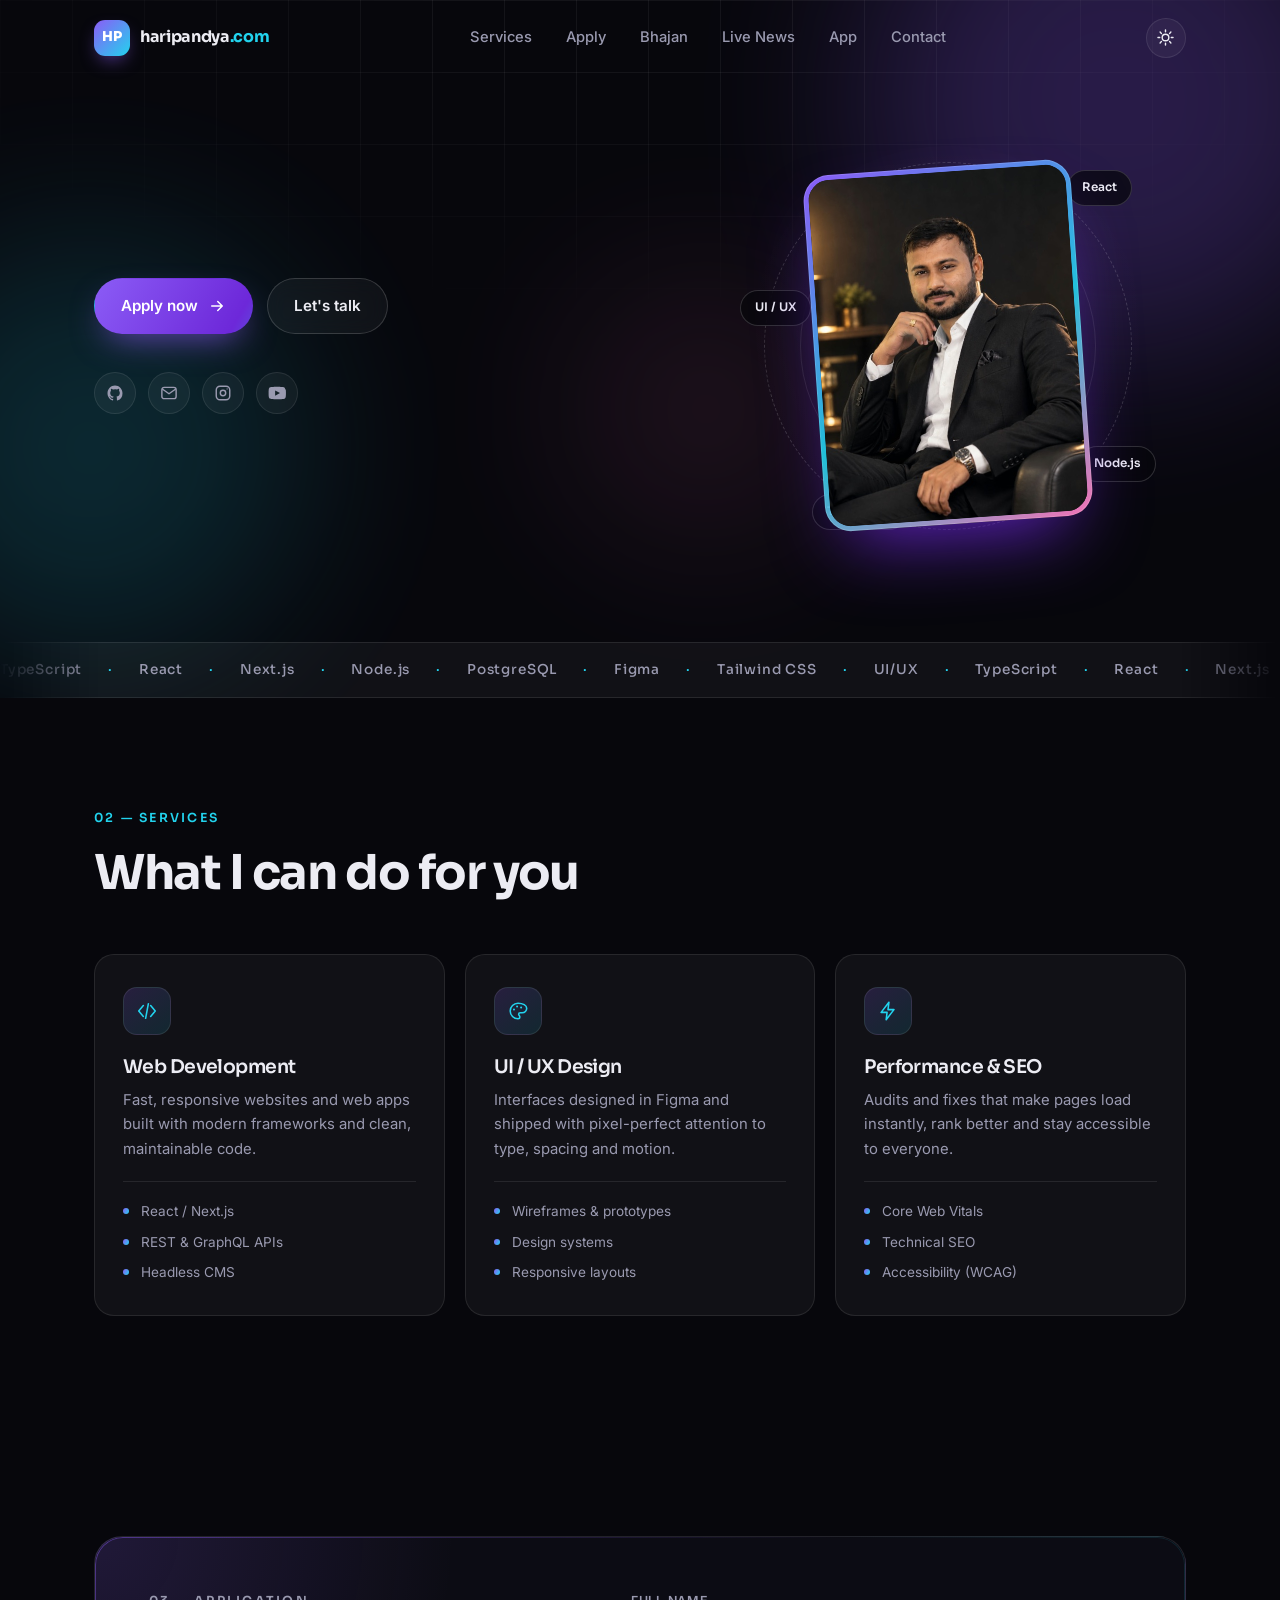
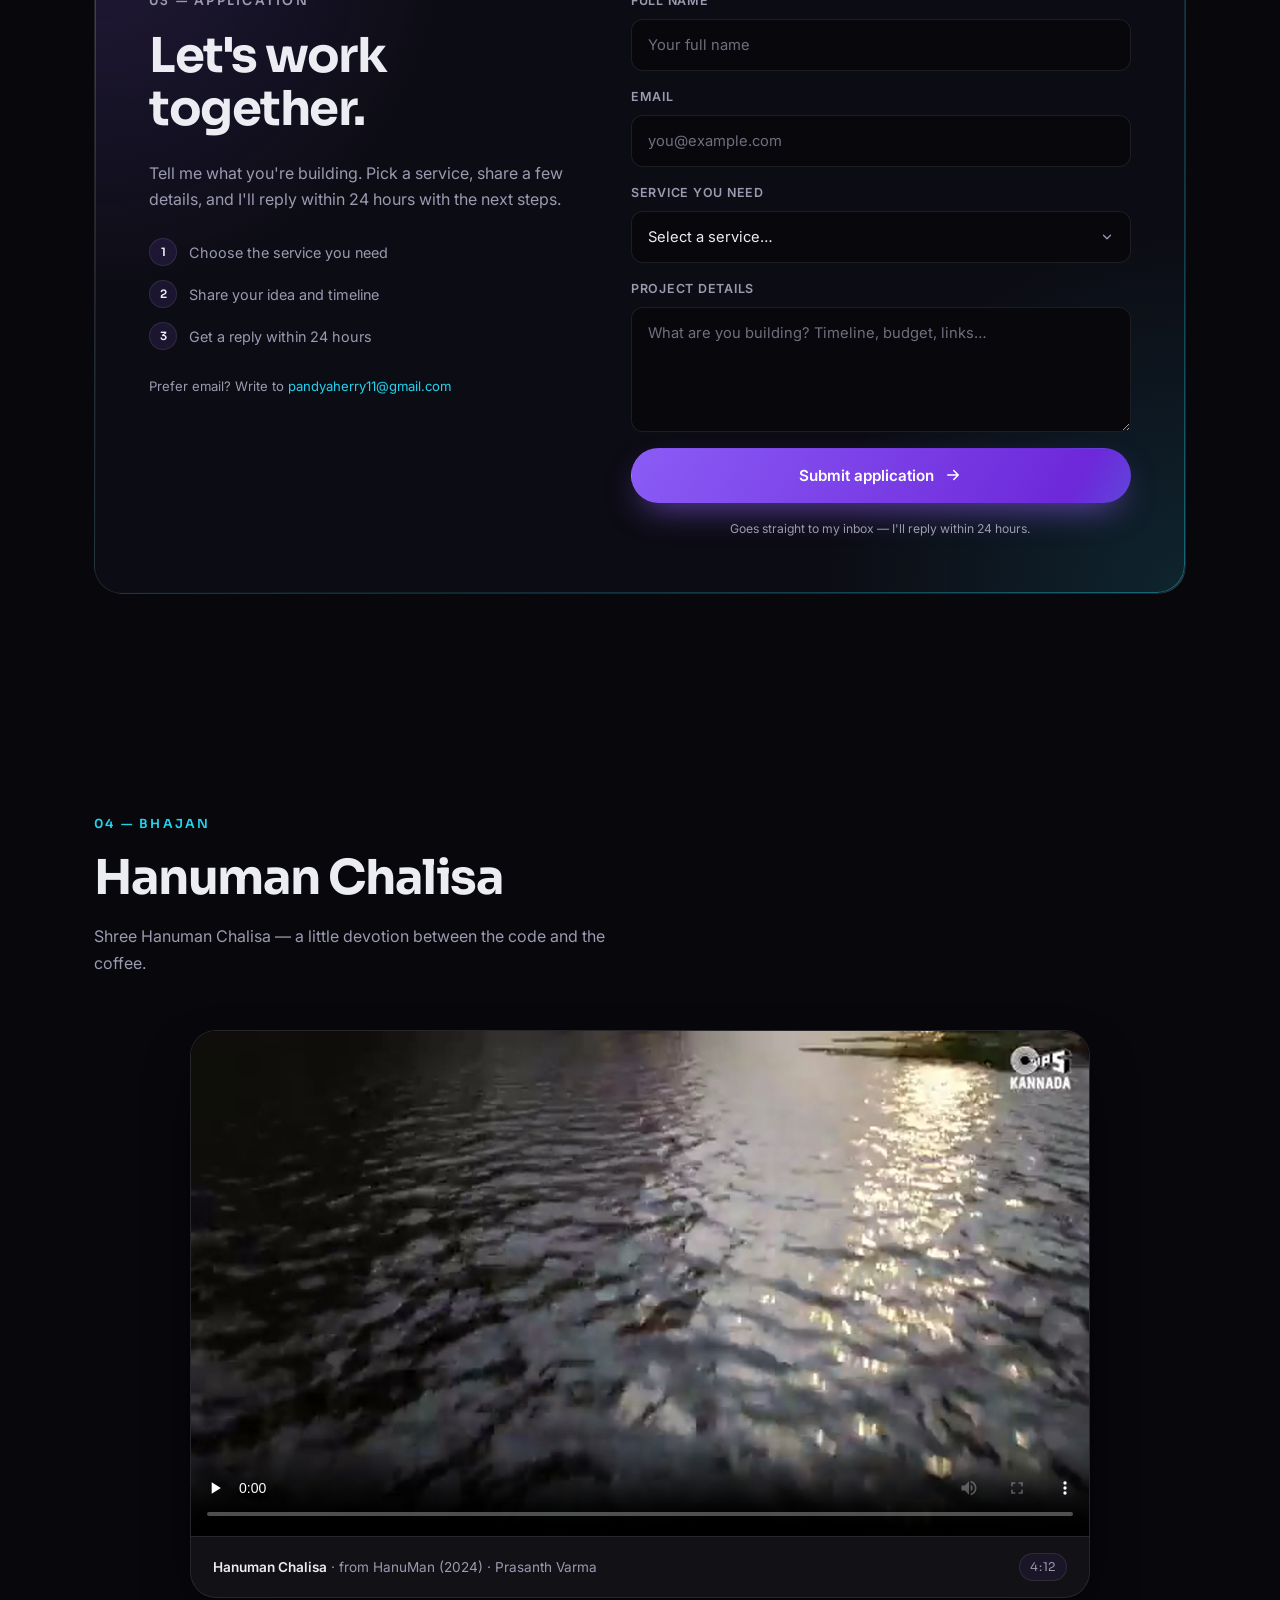
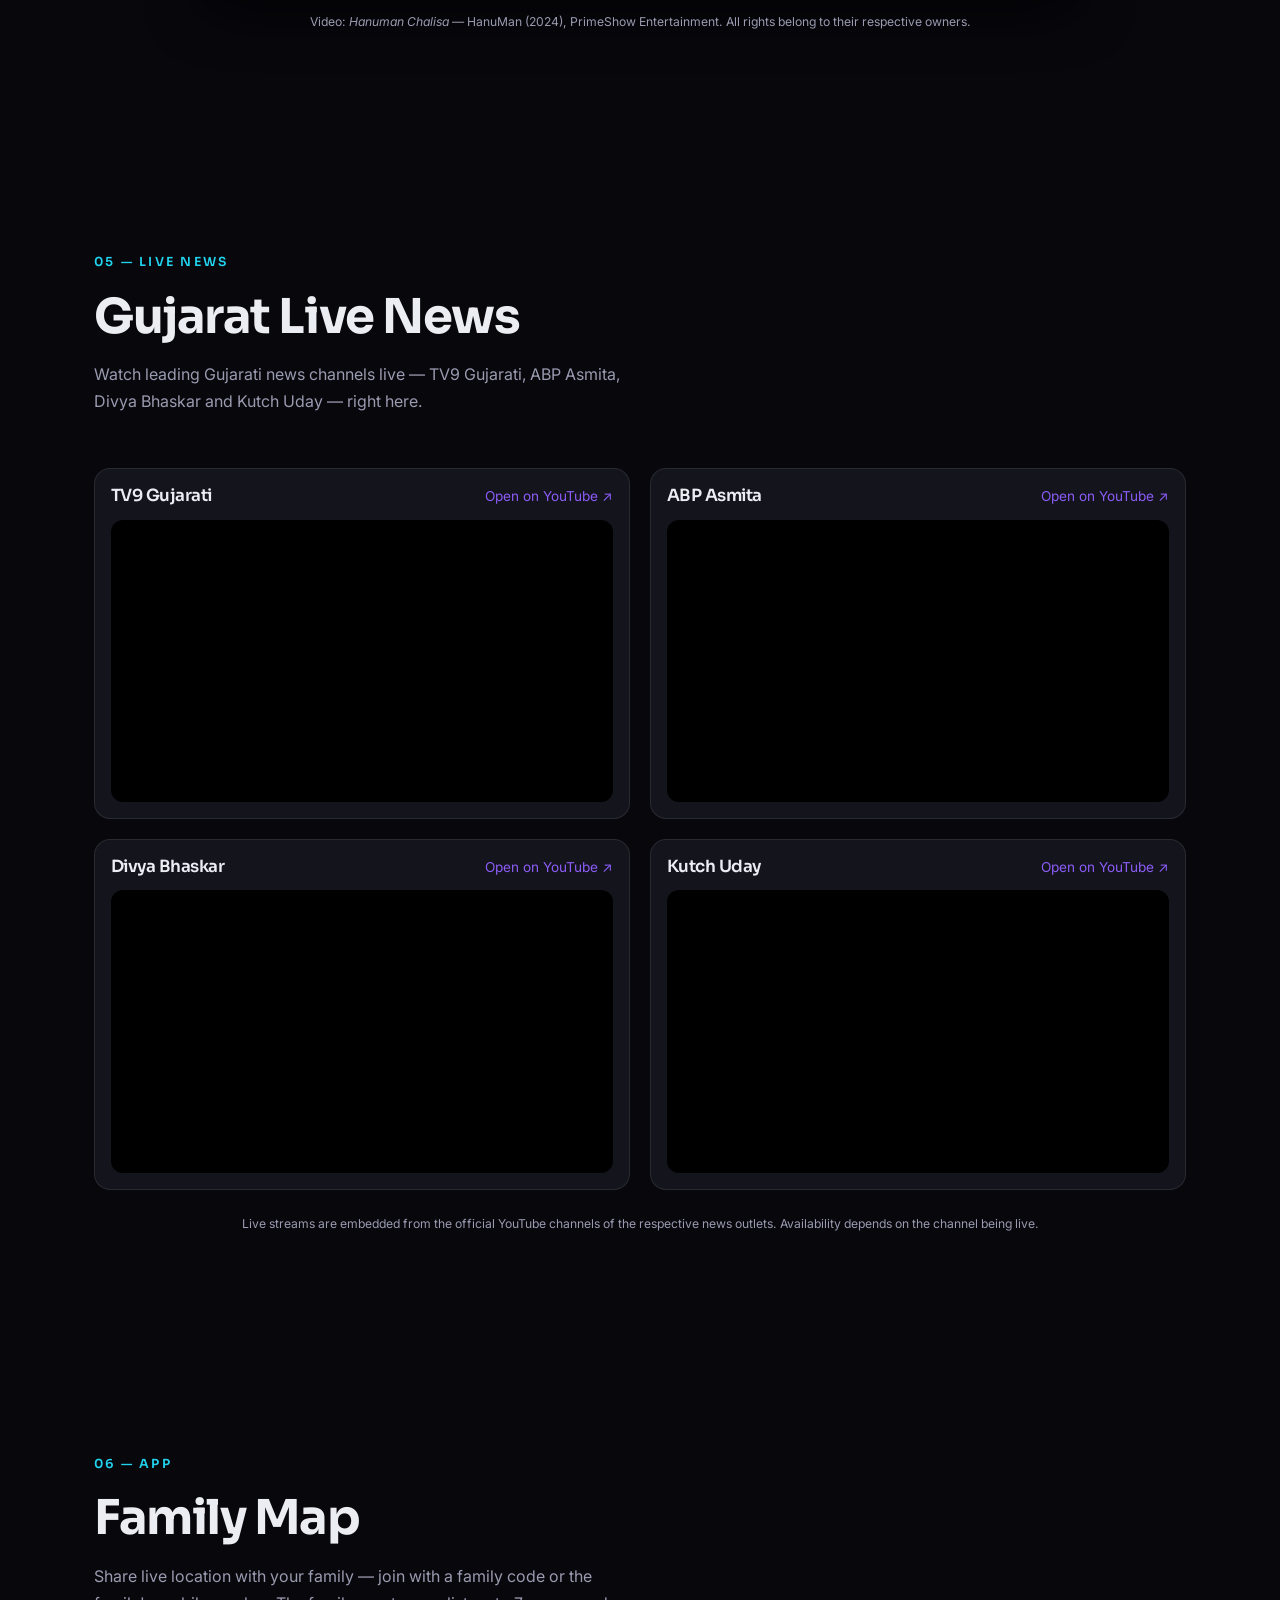
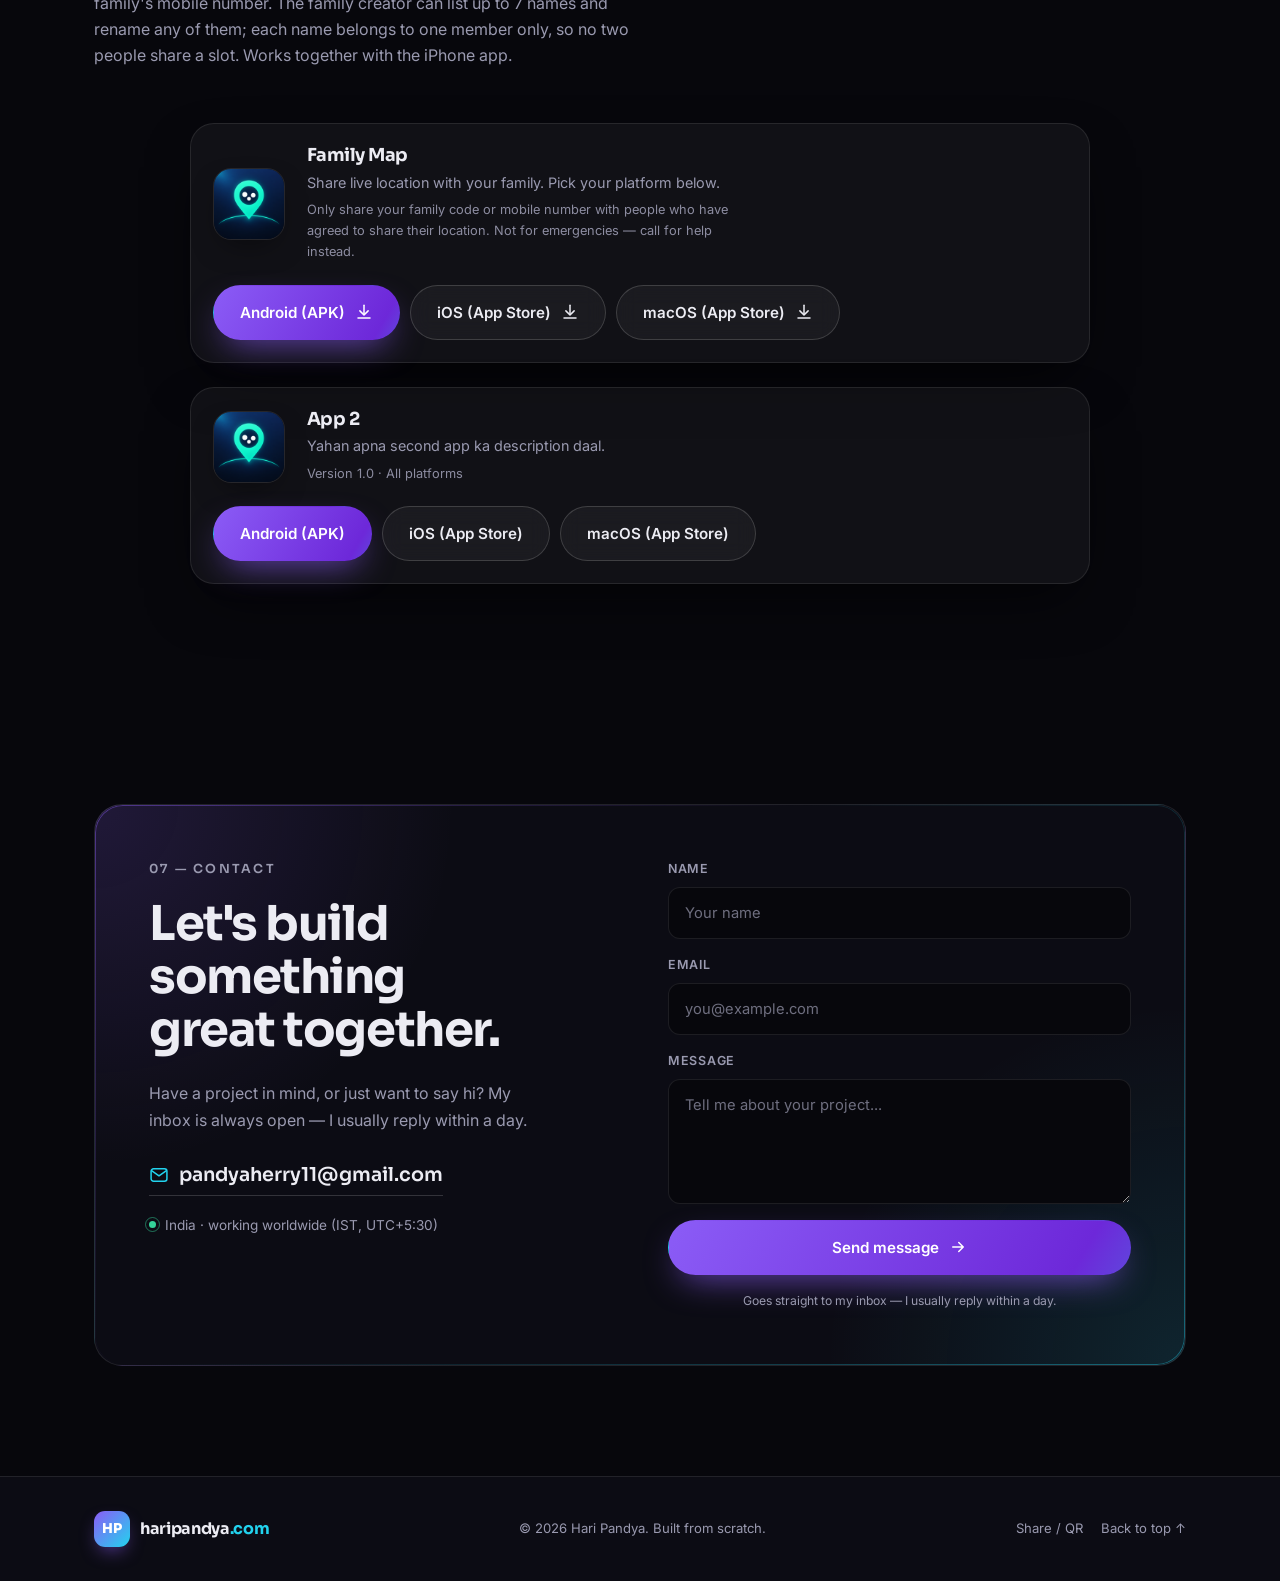
==== commit bfad4d12: "Remove About/introduction section" ====
--- a/index.html
+++ b/index.html
@@ -37,7 +37,6 @@
       </a>
 
       <nav class="nav" id="nav" aria-label="Main navigation">
-        <a href="#about" class="nav-link">About</a>
         <a href="#services" class="nav-link">Services</a>
         <a href="#apply" class="nav-link">Apply</a>
         <a href="#video" class="nav-link">Bhajan</a>
@@ -145,57 +144,6 @@
       </div>
     </section>
 
-    <!-- ============ ABOUT ============ -->
-    <section class="section" id="about">
-      <div class="container">
-        <div class="about-grid">
-          <div class="about-copy reveal">
-            <p class="label">01 — About</p>
-            <h2 class="section-title">Small team energy,<br />senior-level craft.</h2>
-            <p>
-              I'm Hari, a developer and designer based in India. I turn rough ideas into
-              polished products — writing clean code, sweating the details, and keeping
-              the end user at the centre of every decision.
-            </p>
-            <p>
-              Over the last few years I've shipped dashboards, marketing sites, e-commerce
-              stores and internal tools. I care about performance, accessibility and
-              interfaces that feel effortless.
-            </p>
-
-            <ul class="skills" aria-label="Core skills">
-              <li>React &amp; Next.js</li>
-              <li>TypeScript</li>
-              <li>Node.js &amp; APIs</li>
-              <li>PostgreSQL</li>
-              <li>Tailwind CSS</li>
-              <li>Figma &amp; UI/UX</li>
-              <li>SEO &amp; Performance</li>
-              <li>Git &amp; CI/CD</li>
-            </ul>
-          </div>
-
-          <div class="stats reveal">
-            <div class="stat">
-              <span class="stat-num" data-count="4">4</span><span class="stat-suffix">+</span>
-              <p>Years of experience</p>
-            </div>
-            <div class="stat">
-              <span class="stat-num" data-count="30">30</span><span class="stat-suffix">+</span>
-              <p>Projects shipped</p>
-            </div>
-            <div class="stat">
-              <span class="stat-num" data-count="12">12</span><span class="stat-suffix">+</span>
-              <p>Happy clients</p>
-            </div>
-            <div class="stat">
-              <span class="stat-num" data-count="100">100</span><span class="stat-suffix">%</span>
-              <p>Coffee powered</p>
-            </div>
-          </div>
-        </div>
-      </div>
-    </section>
 
     <!-- ============ SERVICES ============ -->
     <section class="section" id="services">
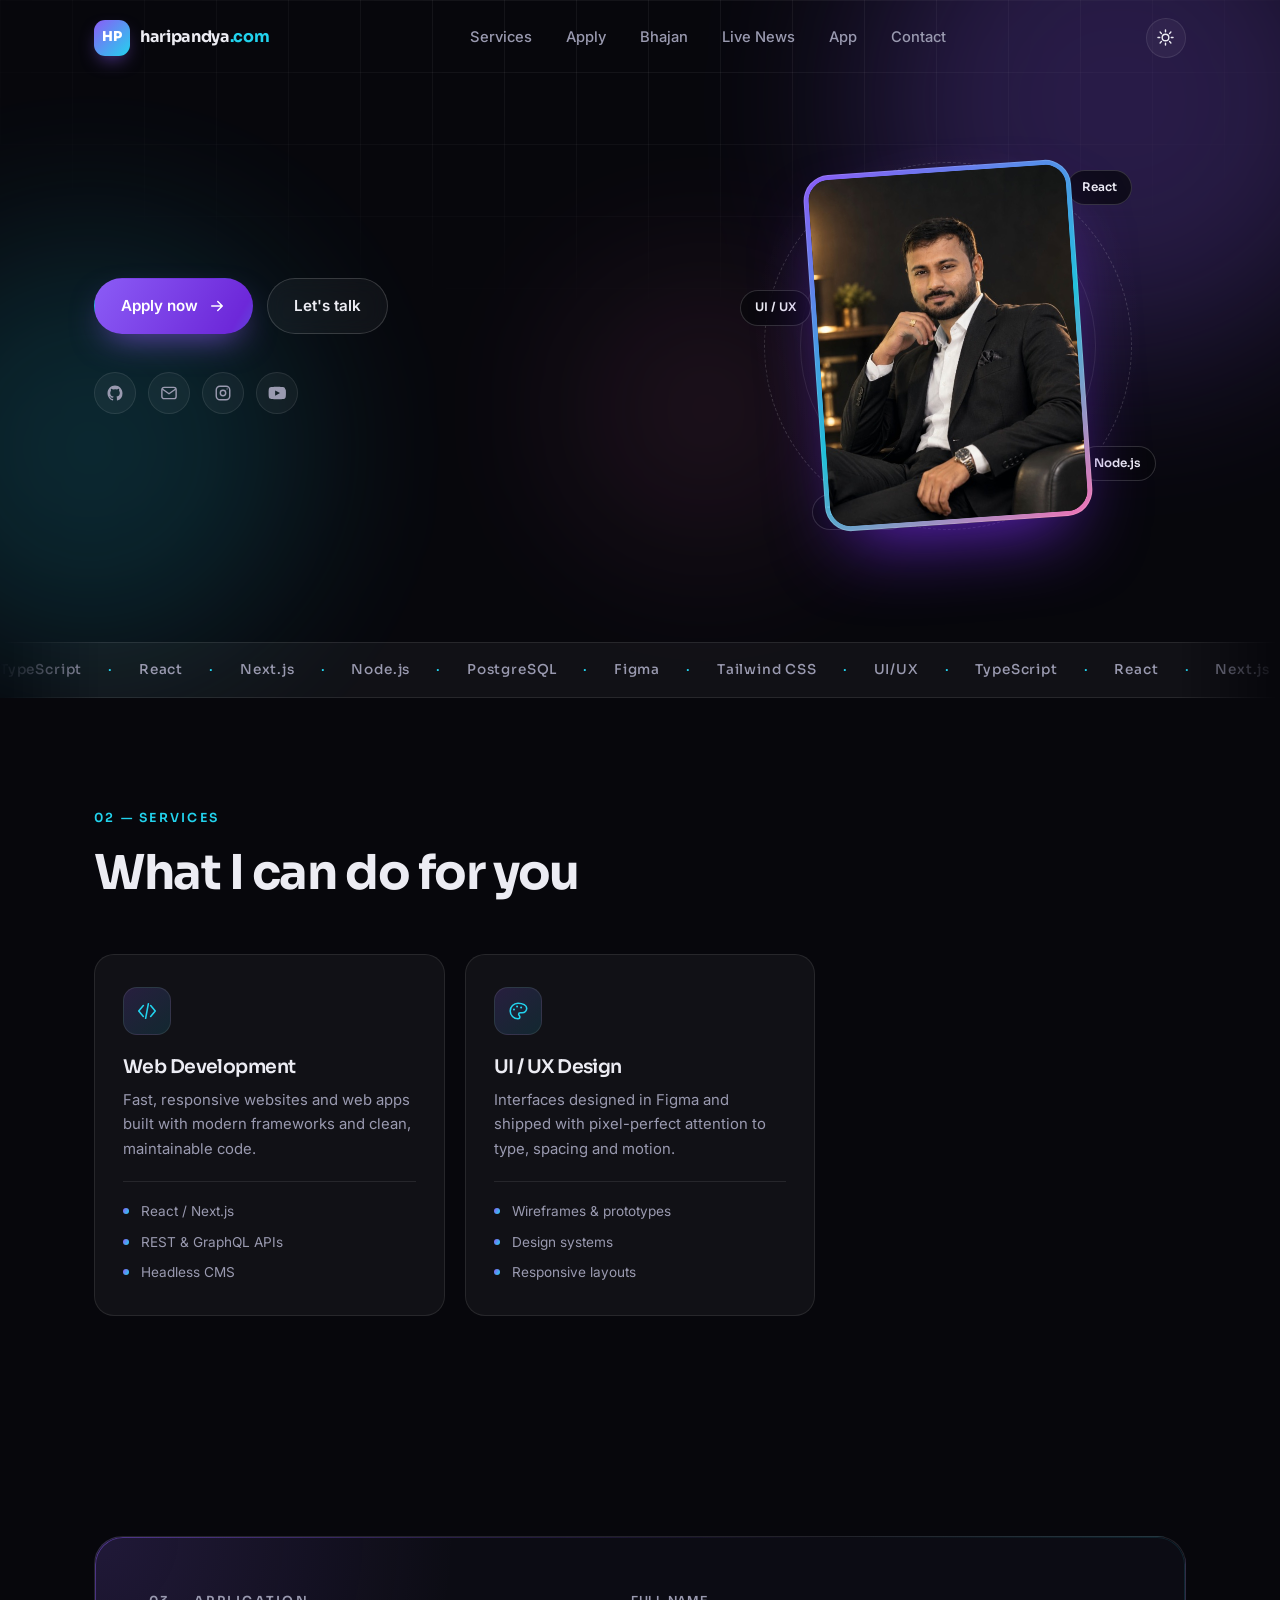
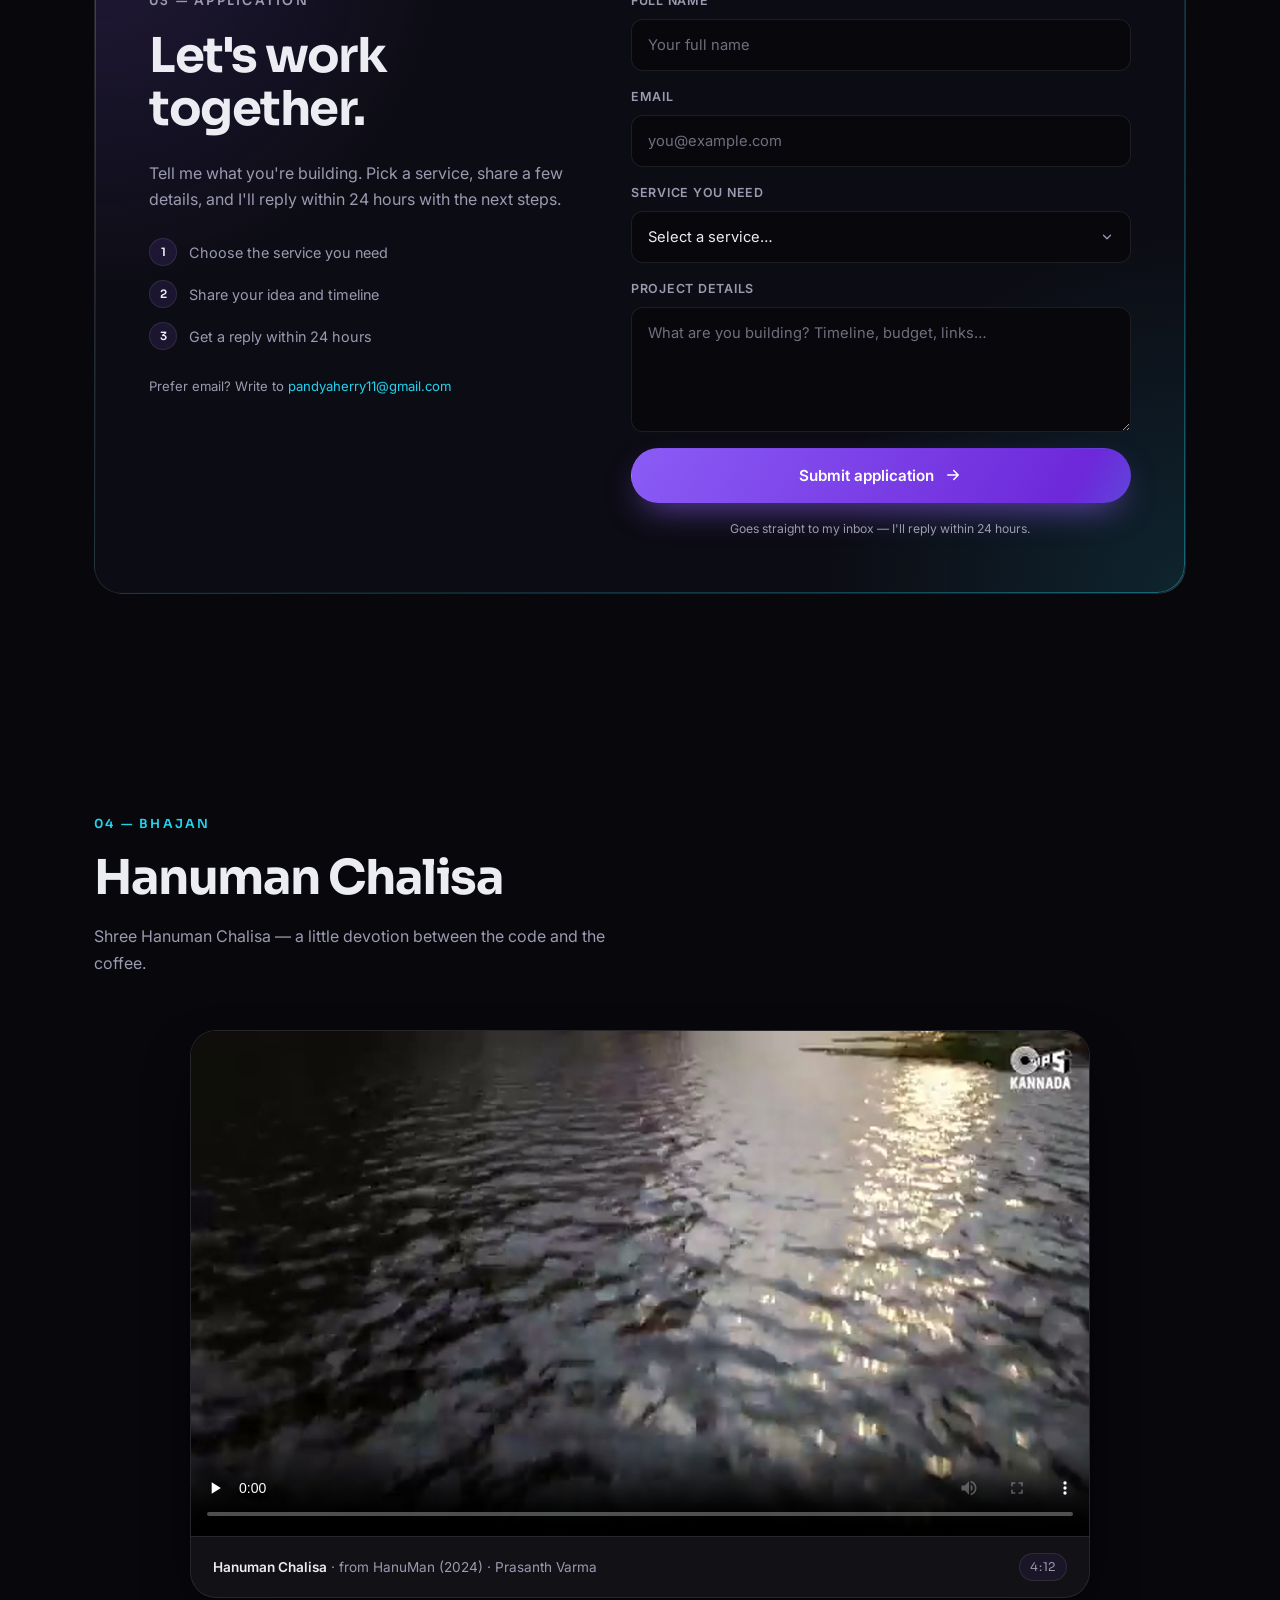
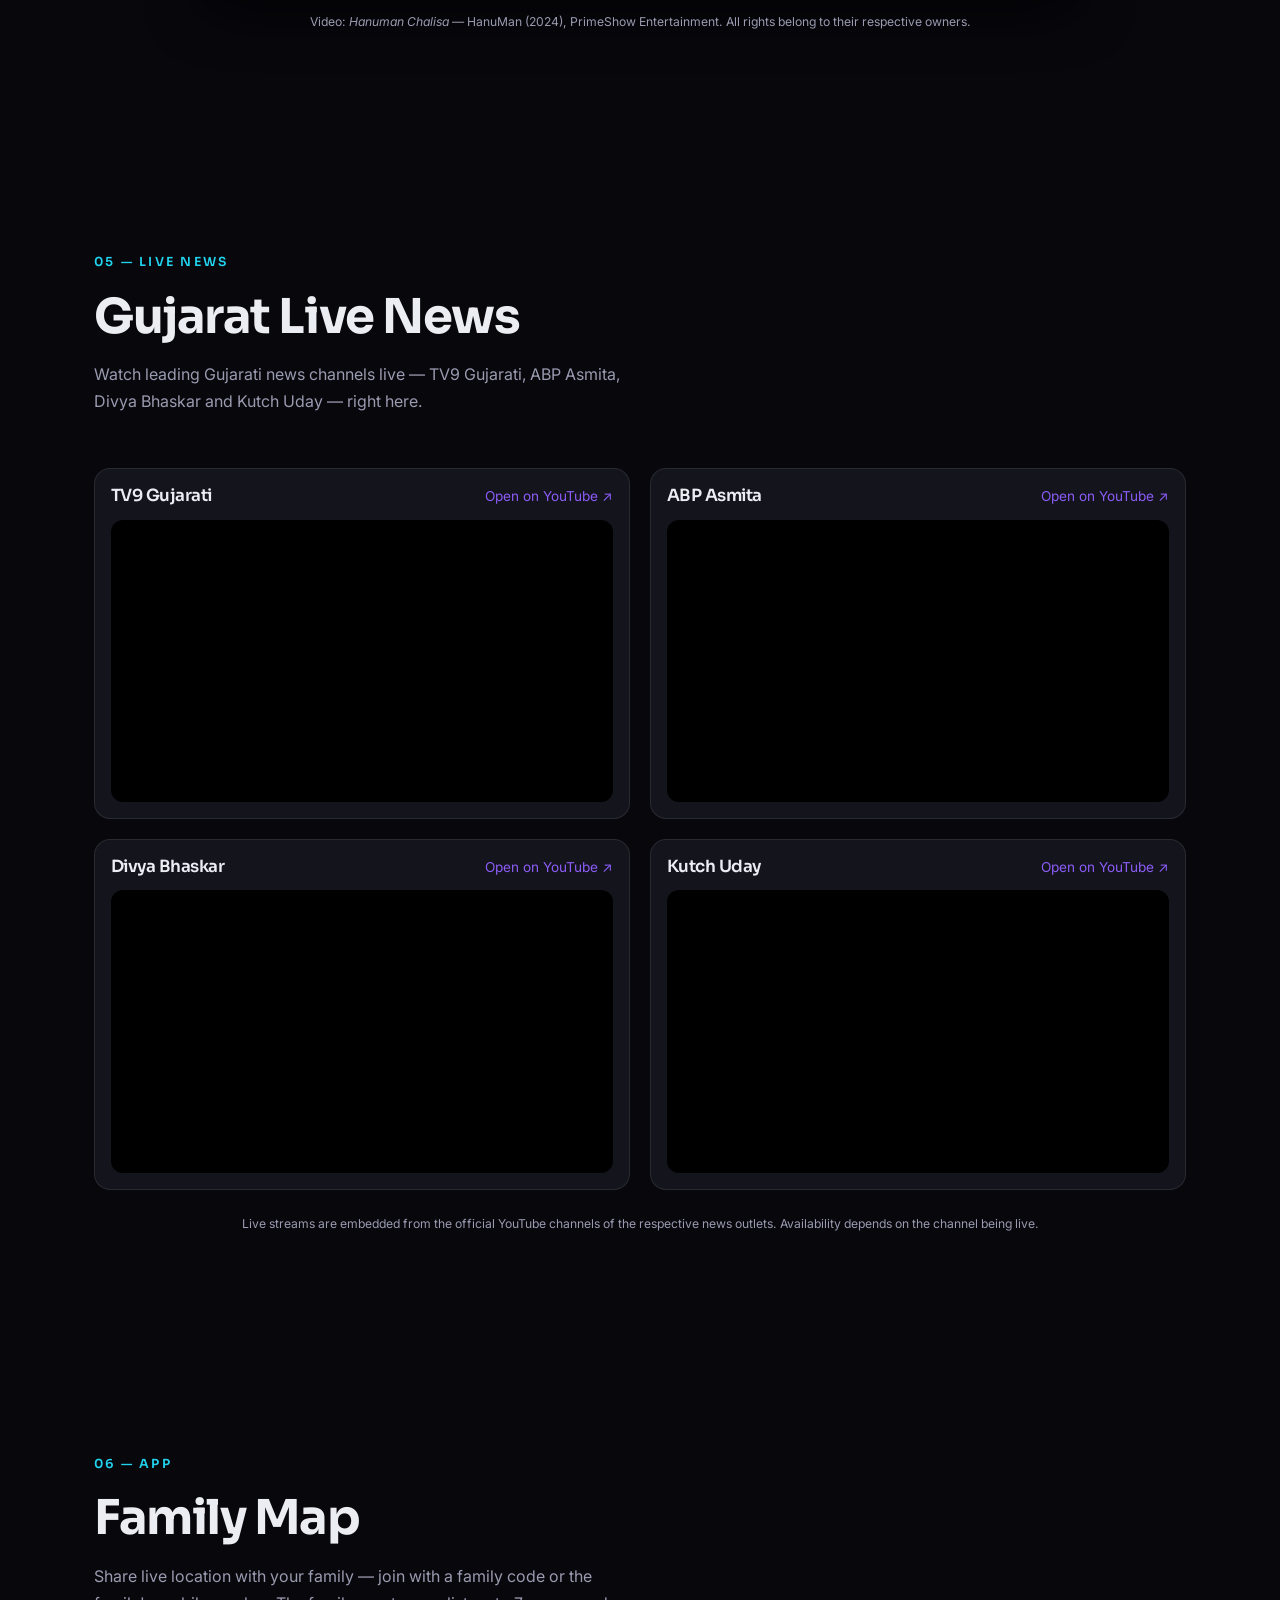
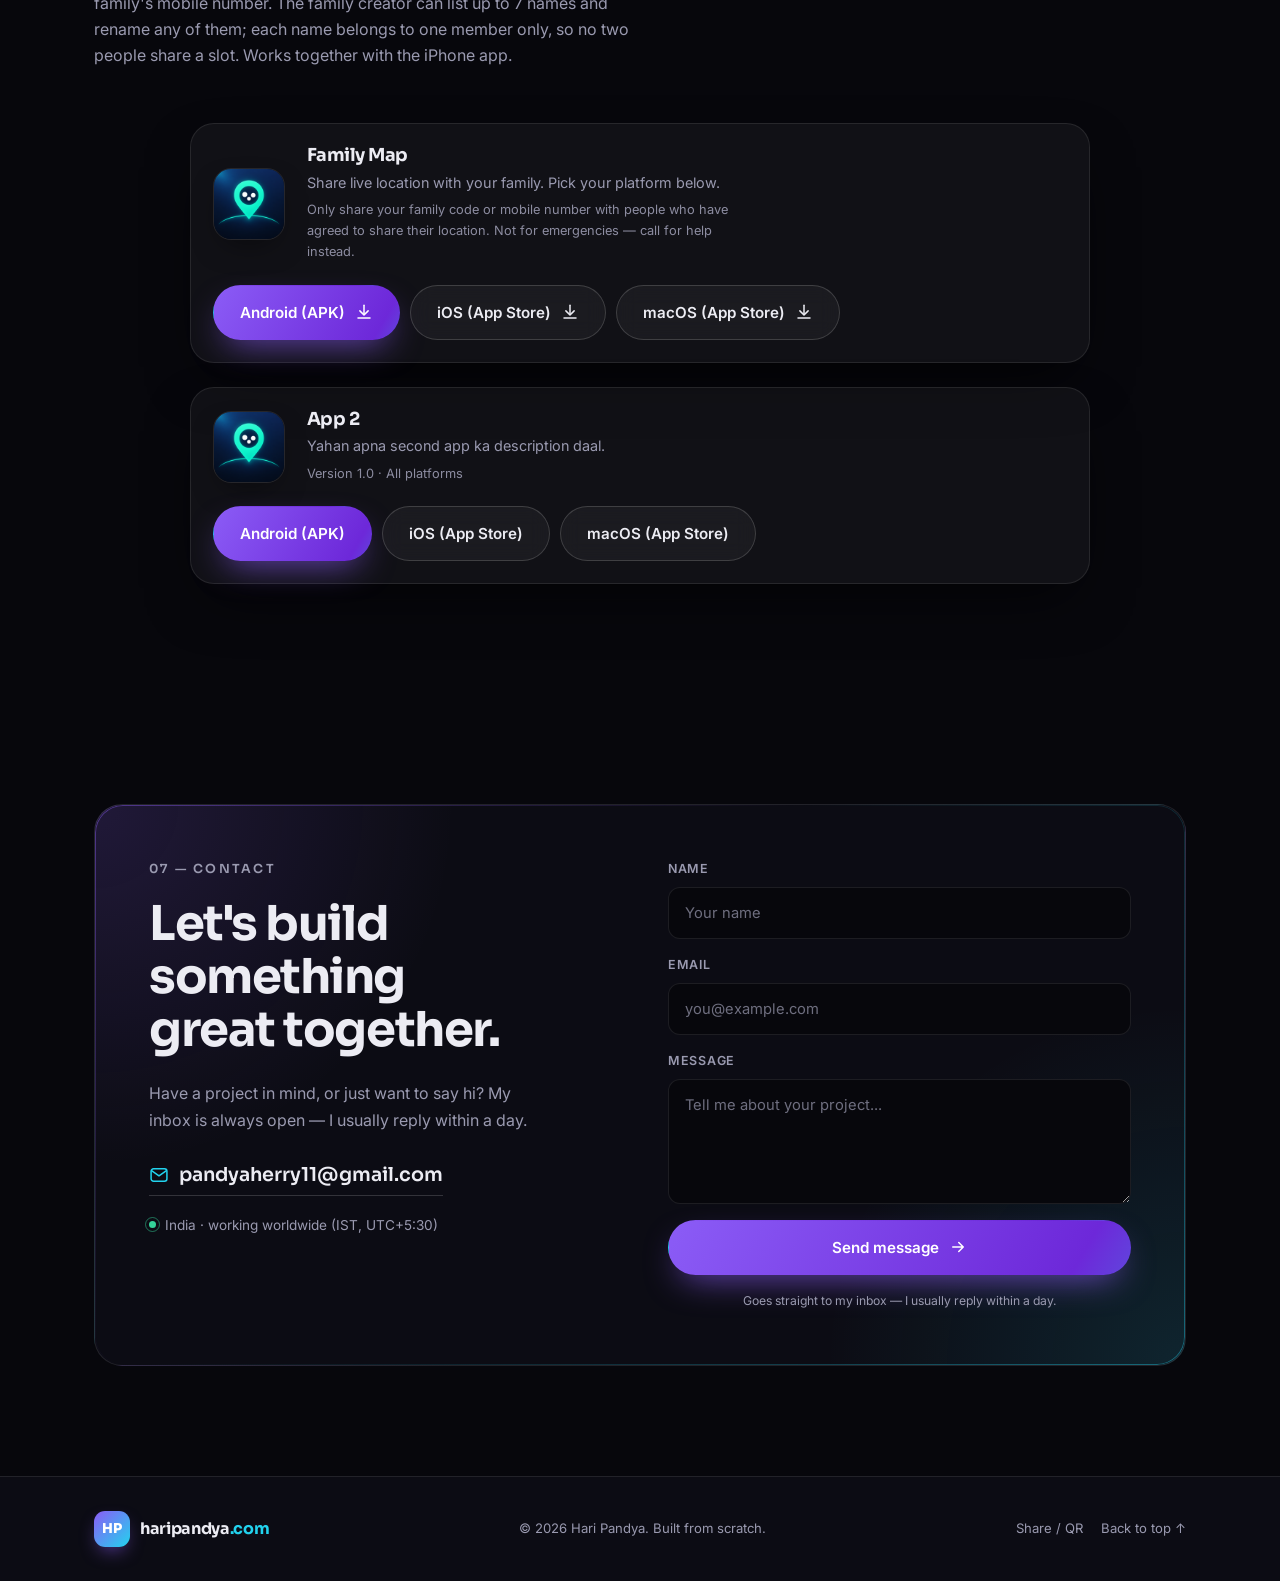
==== commit 8ad834c5: "Remove Performance & SEO service card" ====
--- a/index.html
+++ b/index.html
@@ -180,18 +180,7 @@
             </ul>
           </article>
 
-          <article class="service-card reveal">
-            <span class="service-icon">
-              <svg viewBox="0 0 24 24" fill="none" stroke="currentColor" stroke-width="1.7" stroke-linecap="round" stroke-linejoin="round" aria-hidden="true"><path d="M13 2.5 4.5 13.5H11l-1 8 8.5-11H12l1-8Z"/></svg>
-            </span>
-            <h3>Performance &amp; SEO</h3>
-            <p>Audits and fixes that make pages load instantly, rank better and stay accessible to everyone.</p>
-            <ul class="service-list">
-              <li>Core Web Vitals</li>
-              <li>Technical SEO</li>
-              <li>Accessibility (WCAG)</li>
-            </ul>
-          </article>
+
         </div>
       </div>
     </section>
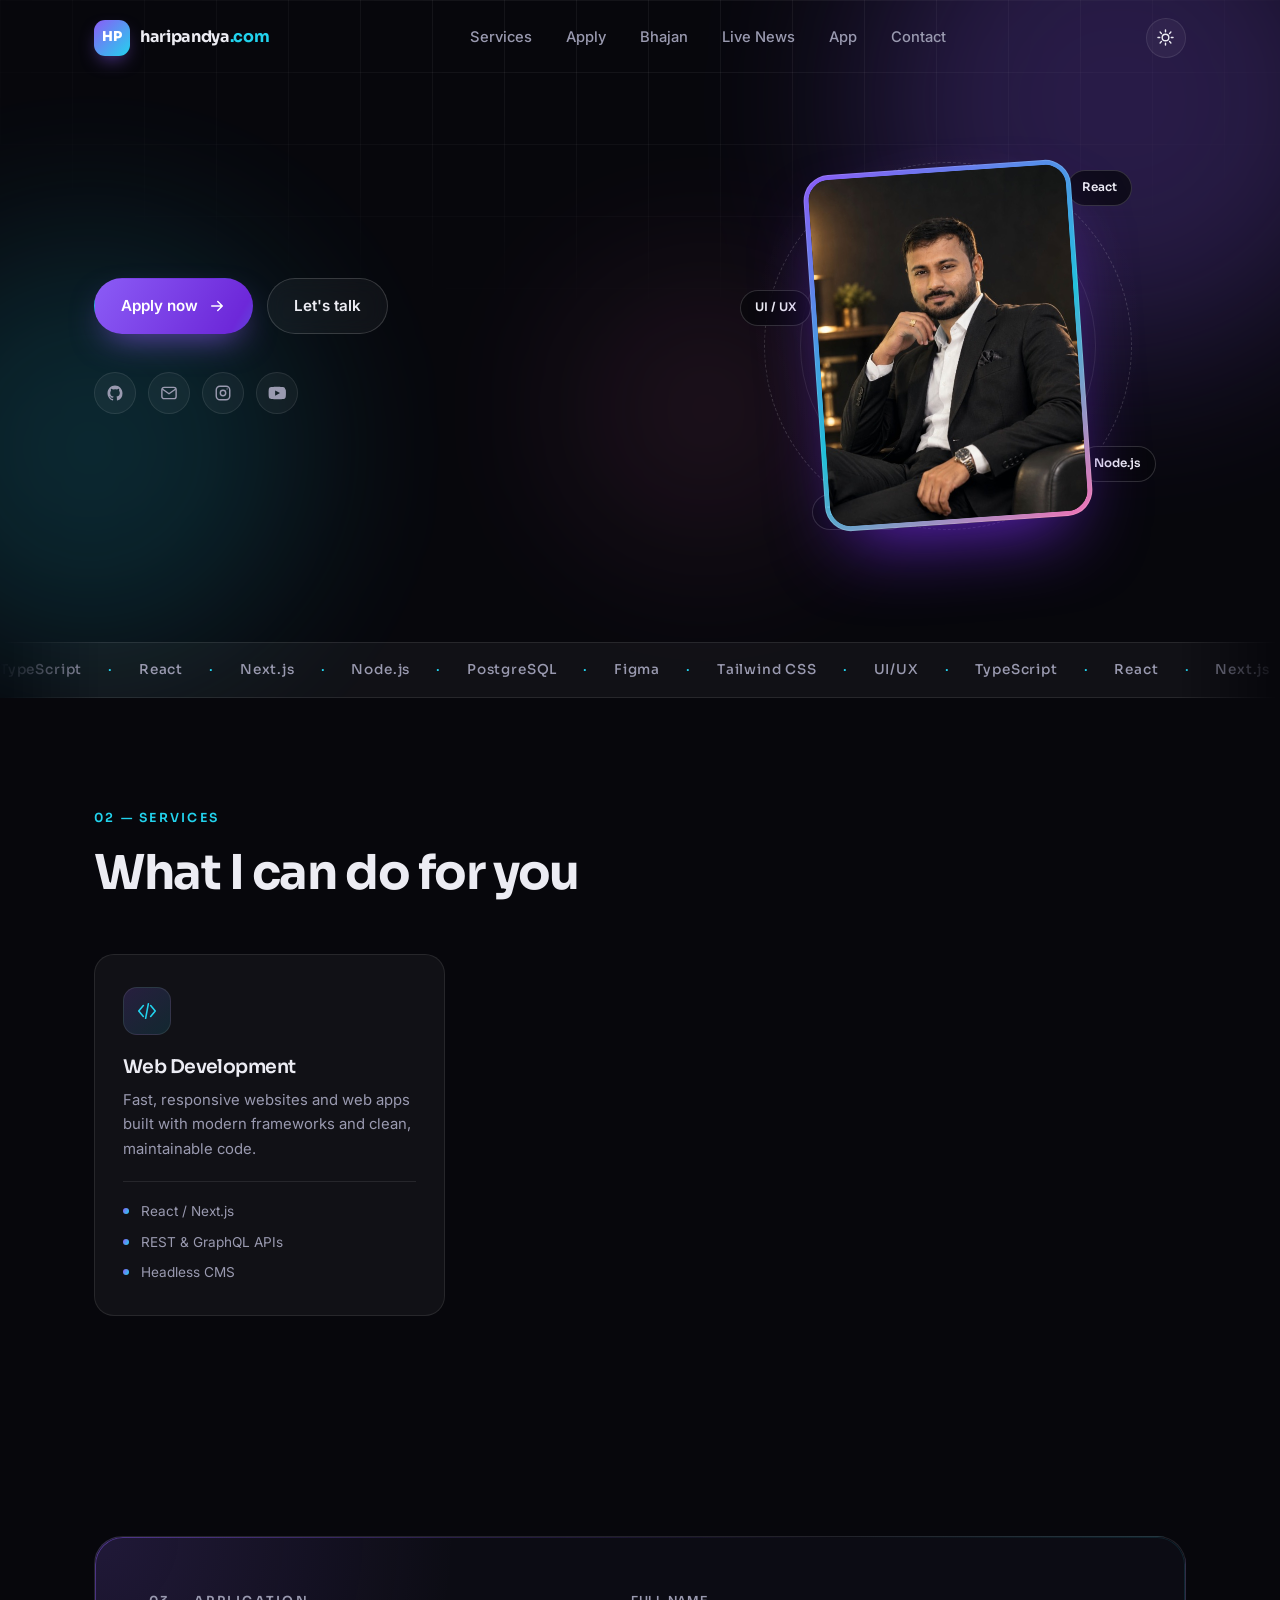
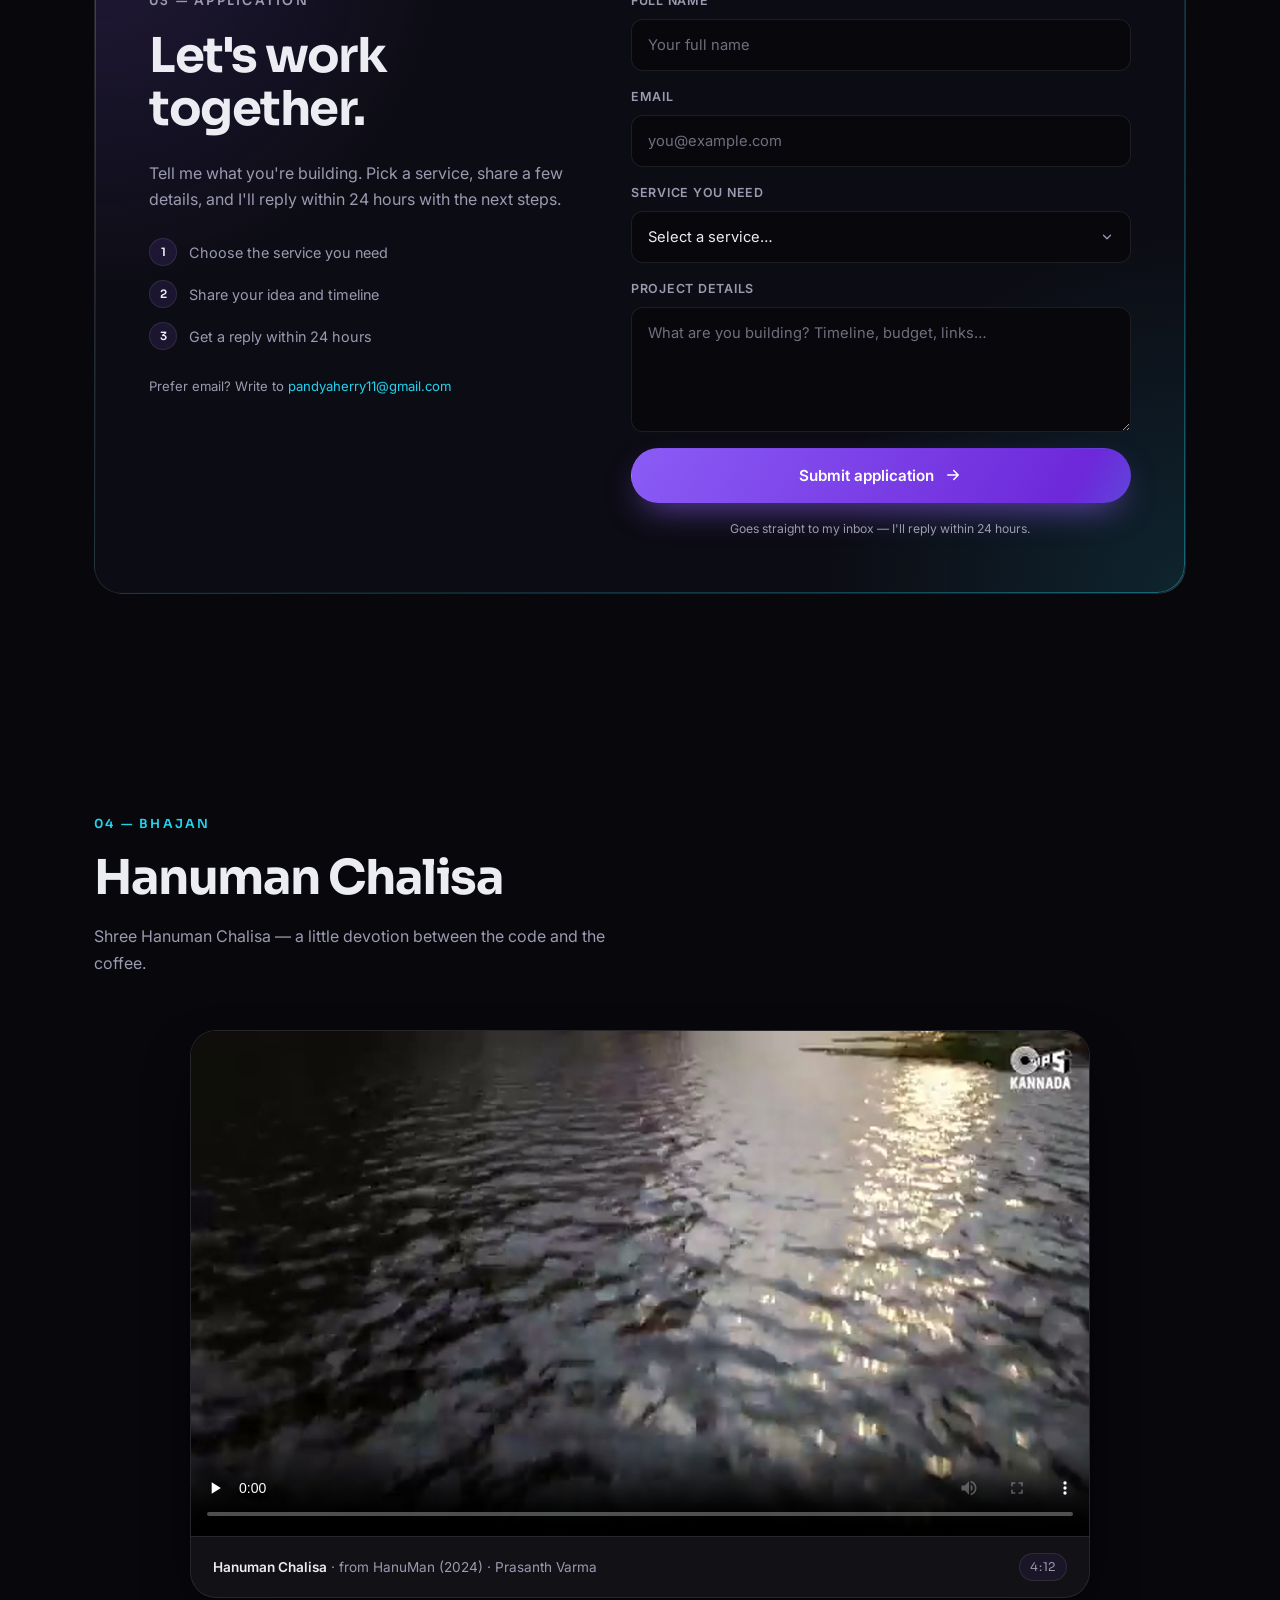
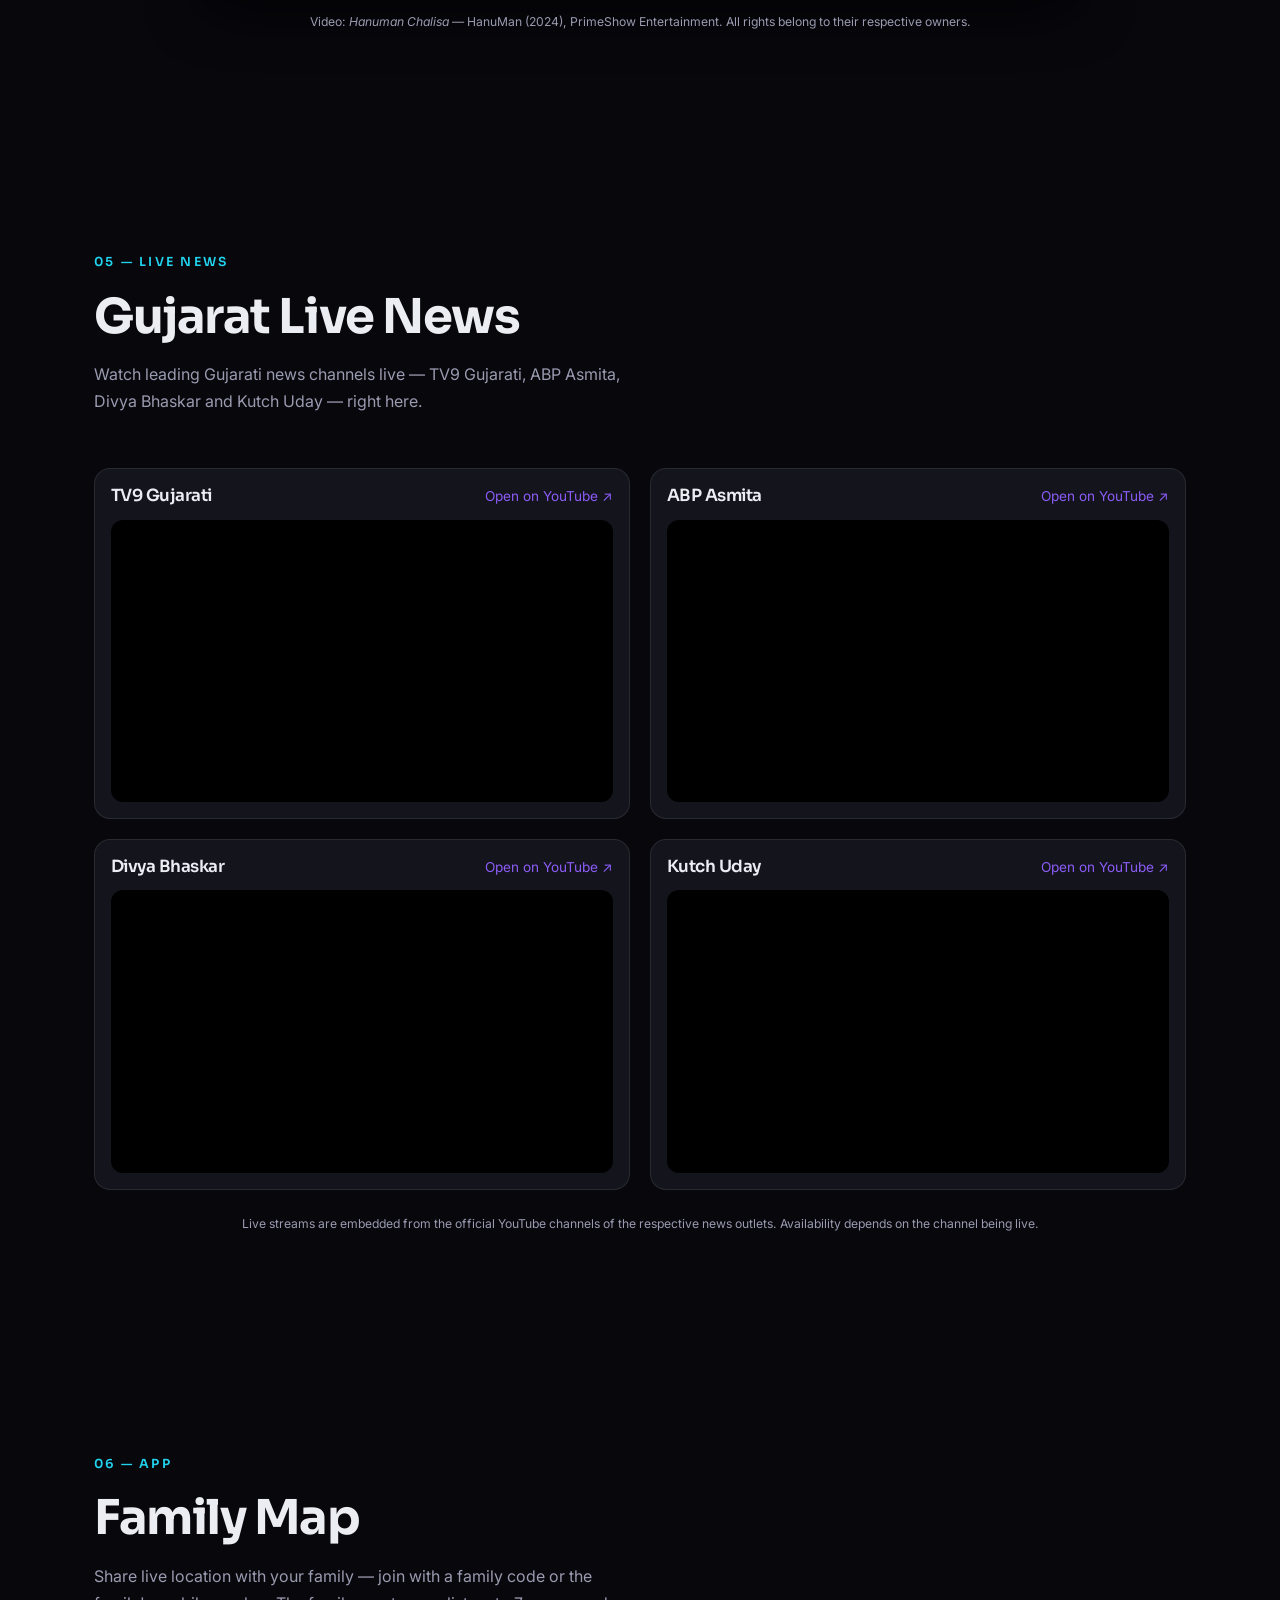
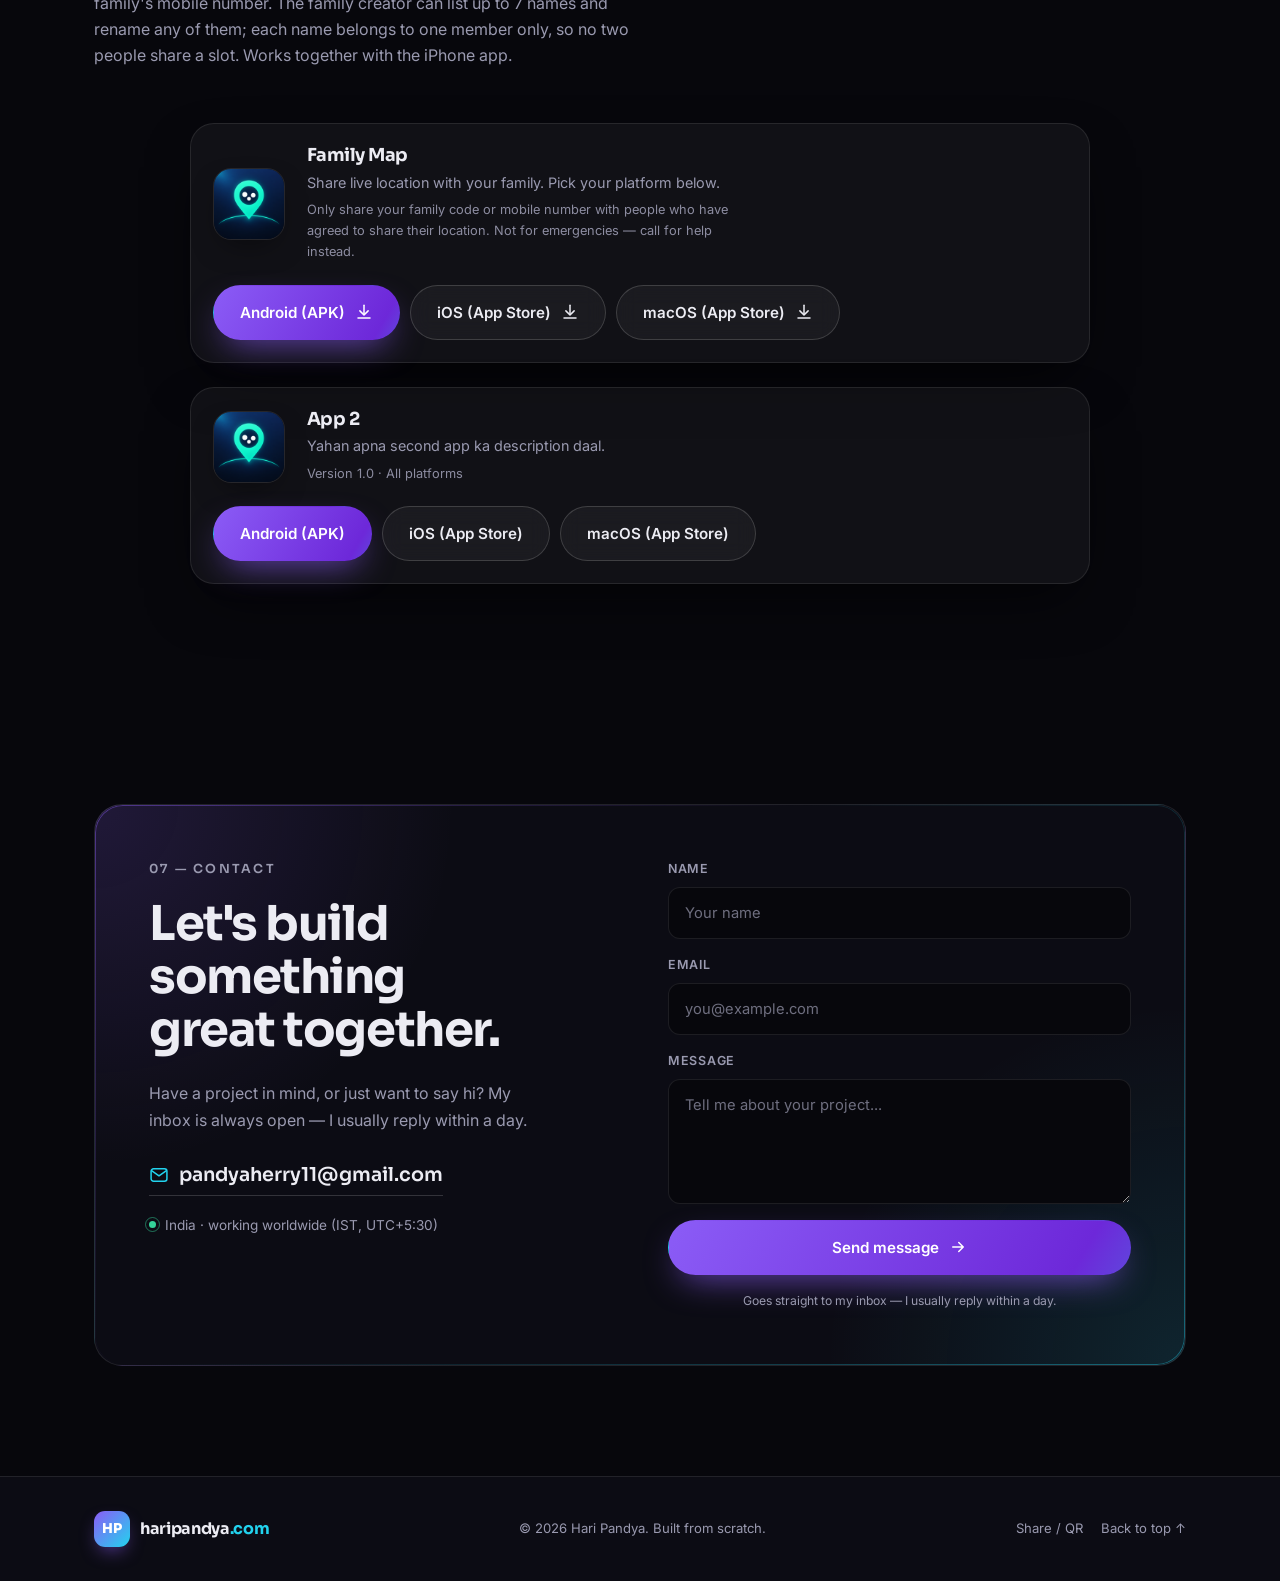
==== commit 3529b1d8: "Remove UI/UX Design service card" ====
--- a/index.html
+++ b/index.html
@@ -167,18 +167,7 @@
             </ul>
           </article>
 
-          <article class="service-card reveal">
-            <span class="service-icon">
-              <svg viewBox="0 0 24 24" fill="none" stroke="currentColor" stroke-width="1.7" stroke-linecap="round" stroke-linejoin="round" aria-hidden="true"><path d="M12 3.5a8.5 8.5 0 1 0 0 17c1.4 0 2-.9 2-1.9 0-1.5-1.3-1.8-1.3-3 0-.9.7-1.6 1.8-1.6h2.1a4.9 4.9 0 0 0 4.9-5C21.5 6 17.3 3.5 12 3.5Z"/><circle cx="7.6" cy="10.4" r="1.1" fill="currentColor" stroke="none"/><circle cx="11" cy="7.2" r="1.1" fill="currentColor" stroke="none"/><circle cx="15.4" cy="8.2" r="1.1" fill="currentColor" stroke="none"/></svg>
-            </span>
-            <h3>UI / UX Design</h3>
-            <p>Interfaces designed in Figma and shipped with pixel-perfect attention to type, spacing and motion.</p>
-            <ul class="service-list">
-              <li>Wireframes &amp; prototypes</li>
-              <li>Design systems</li>
-              <li>Responsive layouts</li>
-            </ul>
-          </article>
+
 
 
         </div>
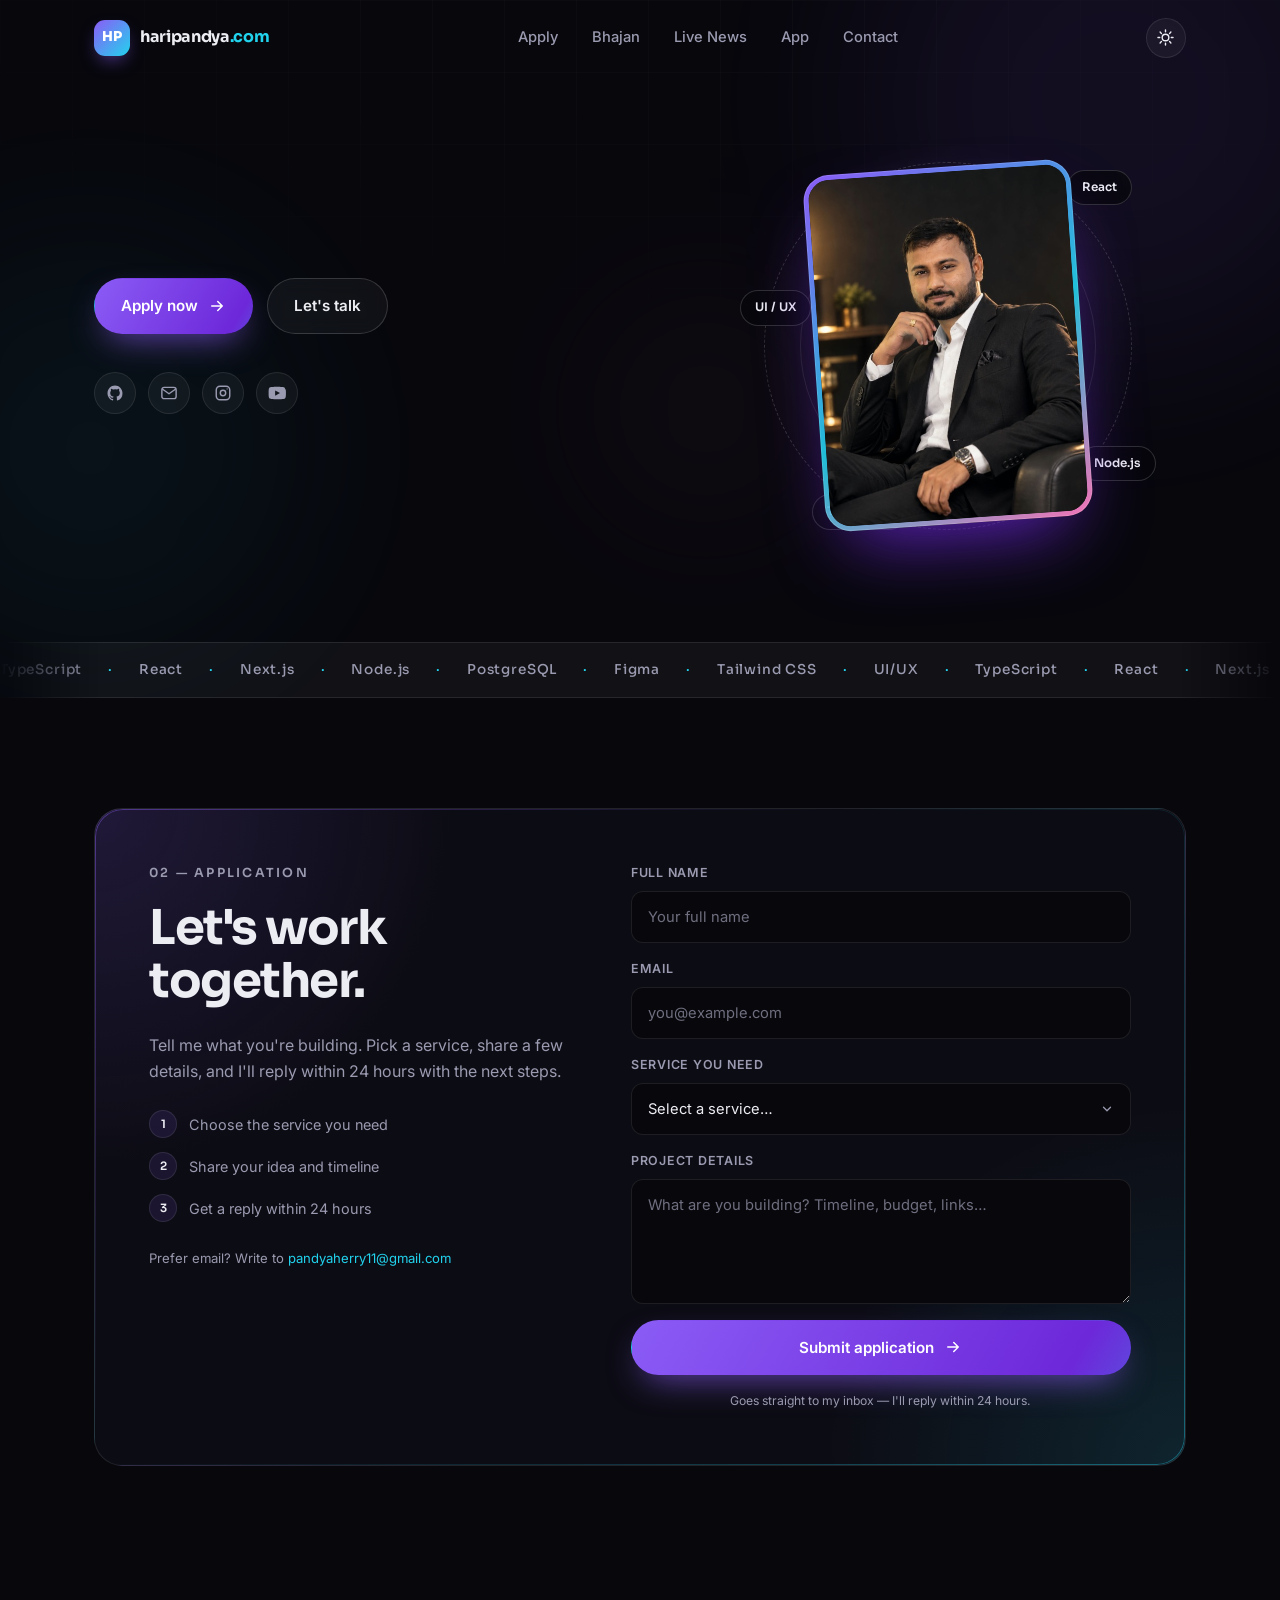
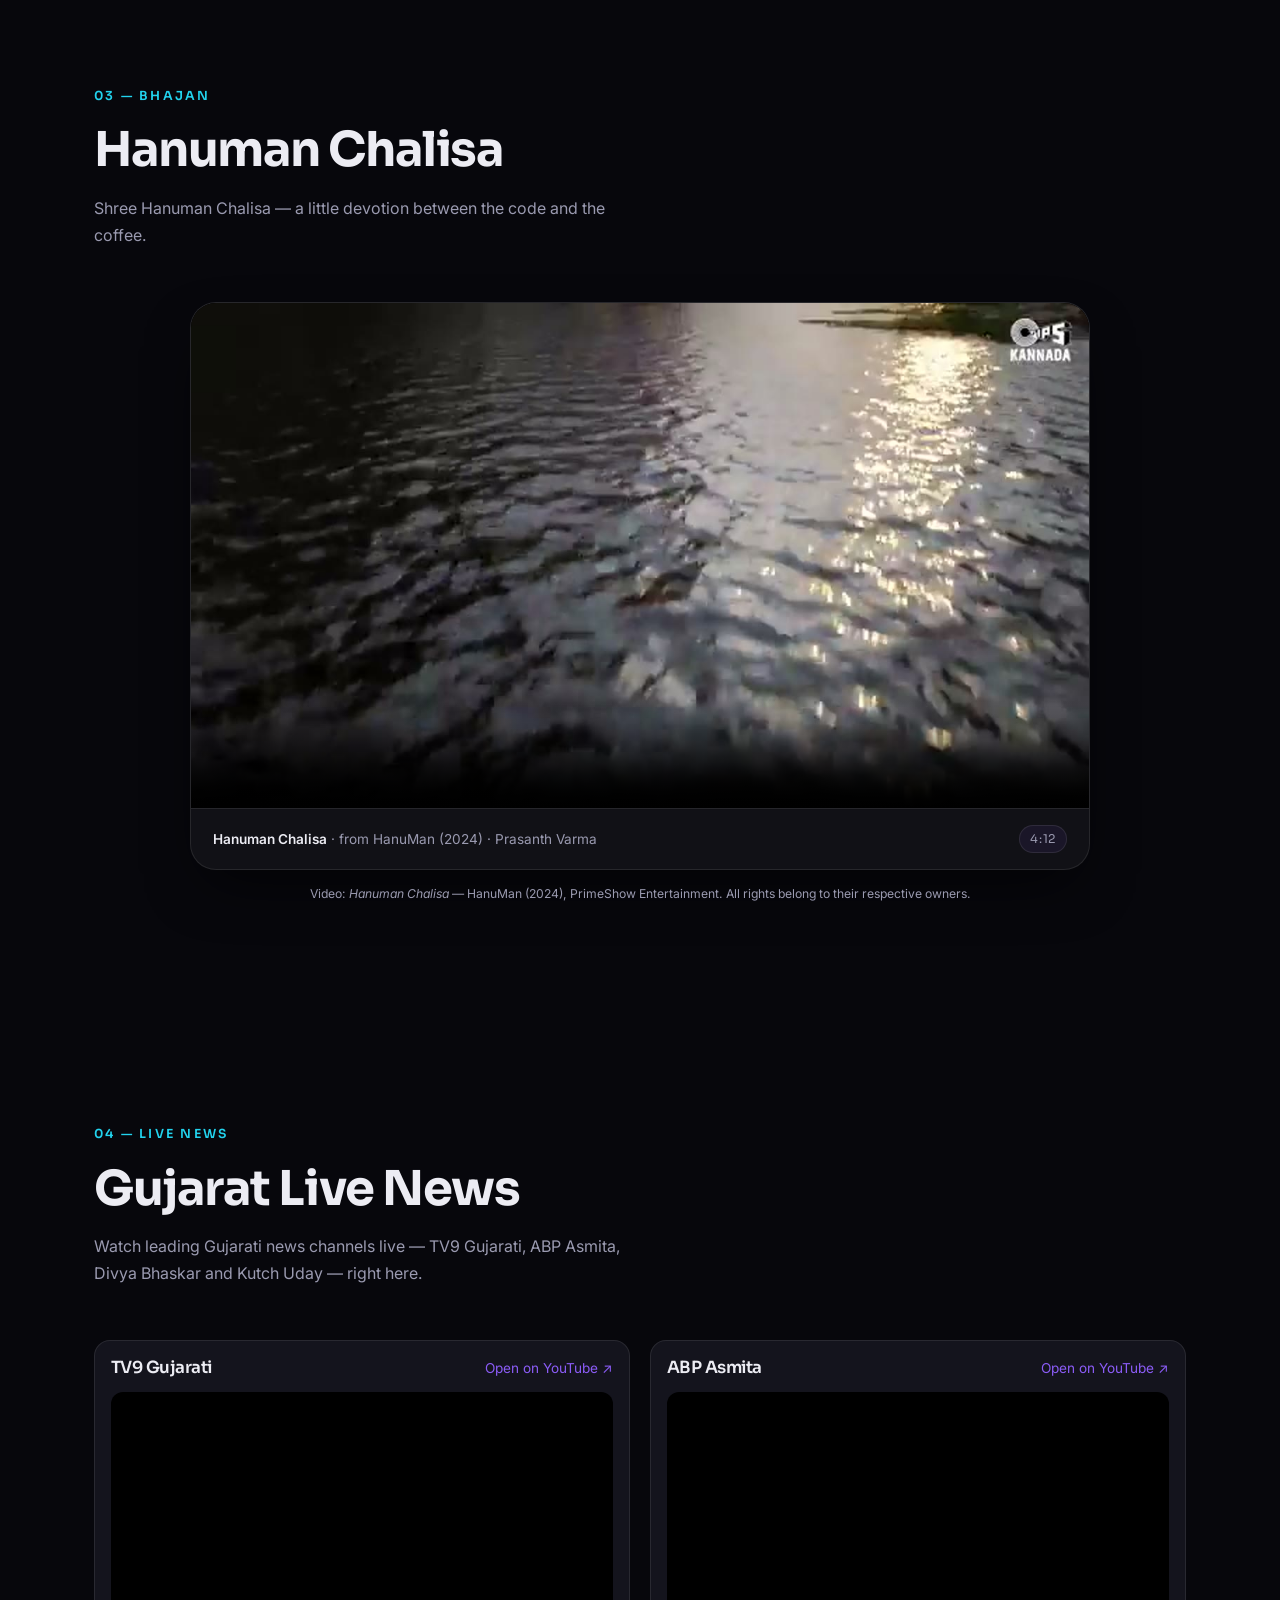
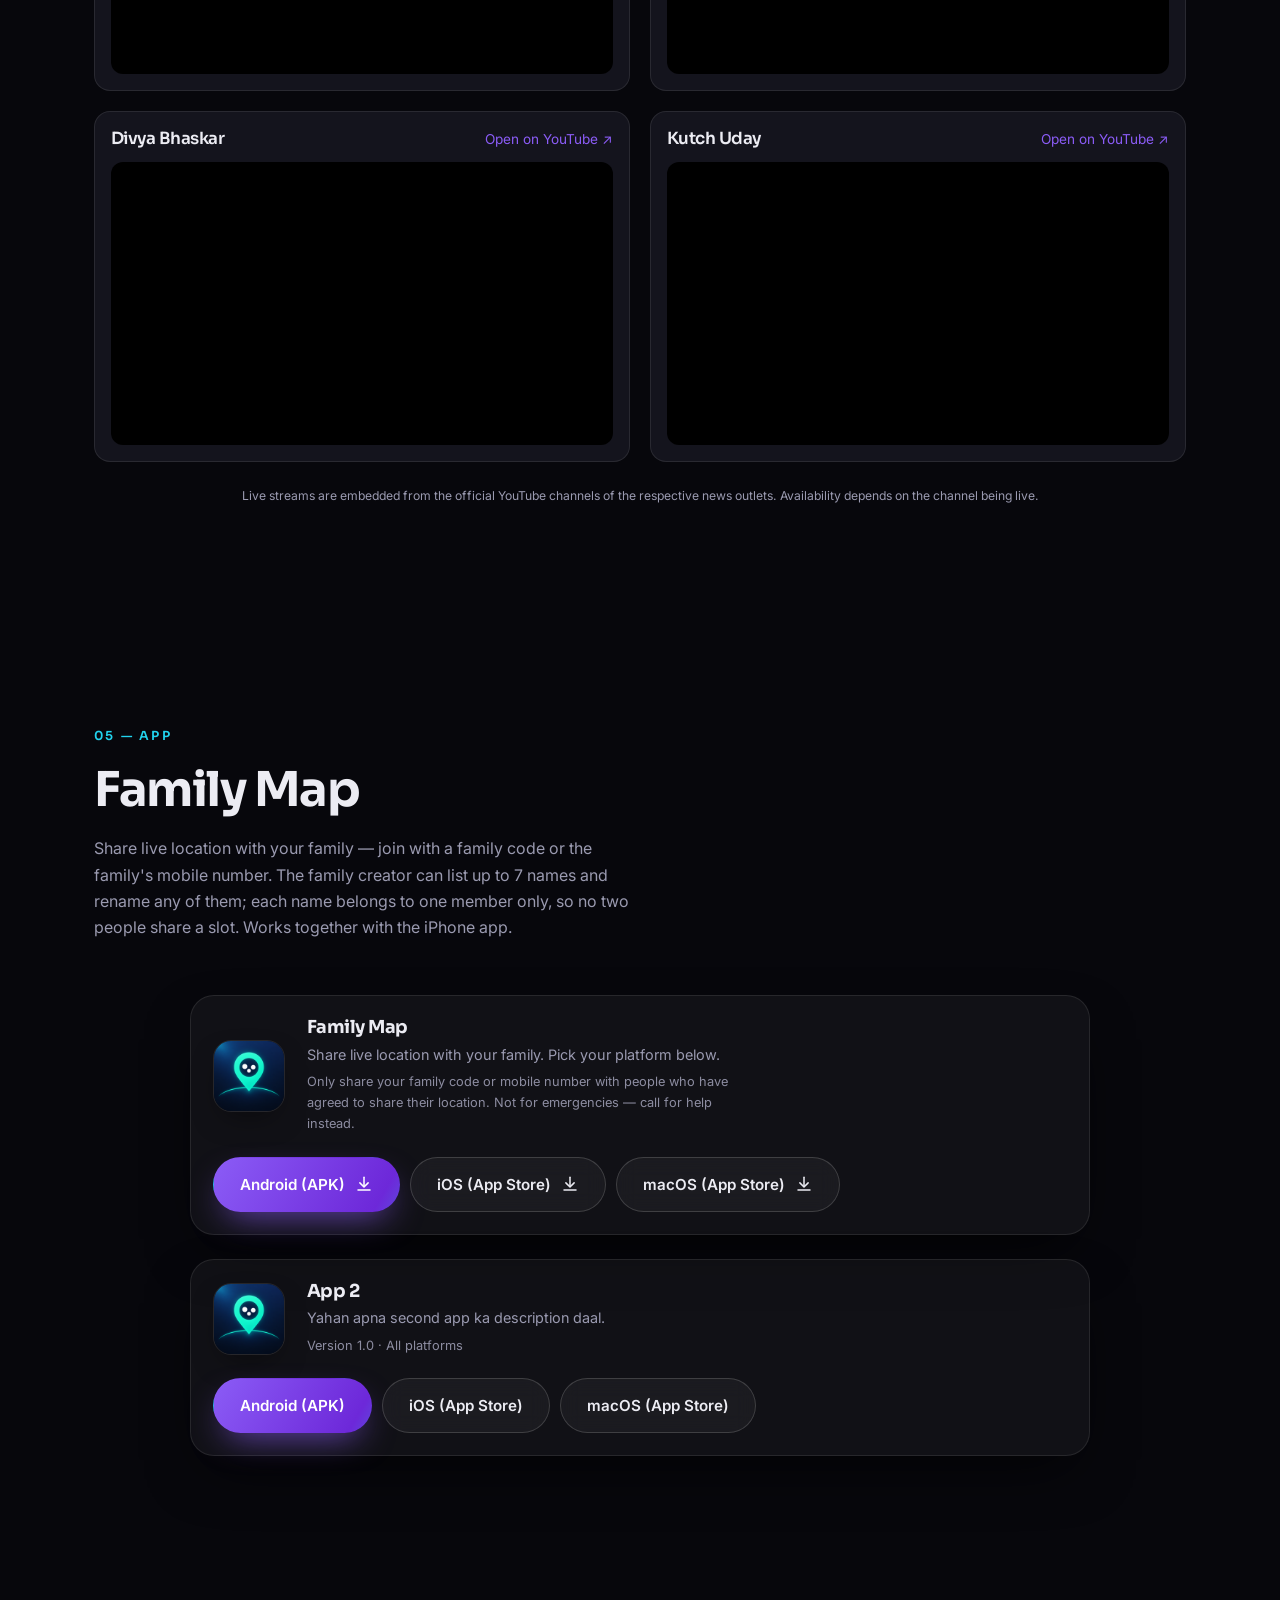
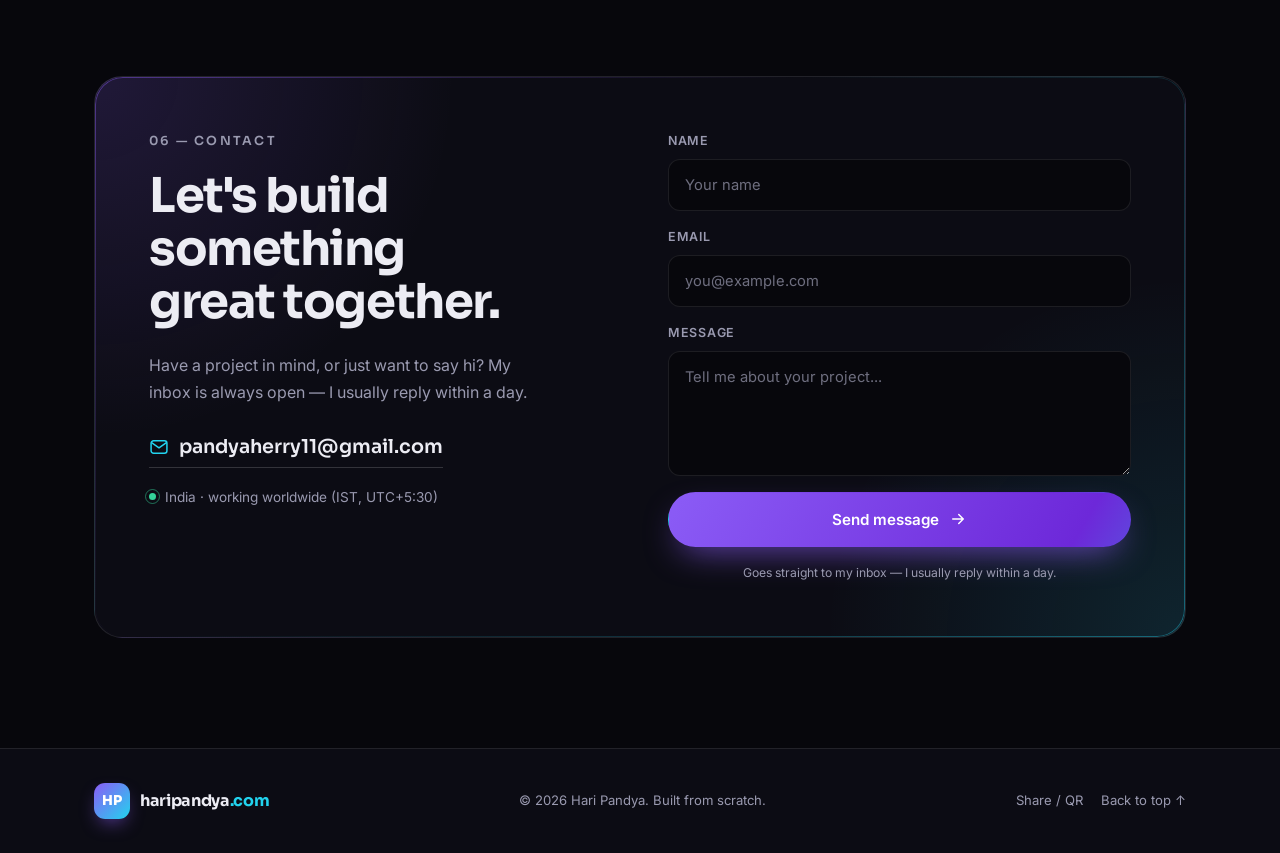
==== commit 36950b79: "Remove Web Development card and services section; renumber sections" ====
--- a/index.html
+++ b/index.html
@@ -37,7 +37,6 @@
       </a>
 
       <nav class="nav" id="nav" aria-label="Main navigation">
-        <a href="#services" class="nav-link">Services</a>
         <a href="#apply" class="nav-link">Apply</a>
         <a href="#video" class="nav-link">Bhajan</a>
         <a href="#news" class="nav-link">Live News</a>
@@ -145,41 +144,12 @@
     </section>
 
 
-    <!-- ============ SERVICES ============ -->
-    <section class="section" id="services">
-      <div class="container">
-        <div class="section-head reveal">
-          <p class="label">02 — Services</p>
-          <h2 class="section-title">What I can do for you</h2>
-        </div>
-
-        <div class="services-grid">
-          <article class="service-card reveal">
-            <span class="service-icon">
-              <svg viewBox="0 0 24 24" fill="none" stroke="currentColor" stroke-width="1.7" stroke-linecap="round" stroke-linejoin="round" aria-hidden="true"><path d="m8 6-5 6 5 6M16 6l5 6-5 6M13.5 4l-3 16"/></svg>
-            </span>
-            <h3>Web Development</h3>
-            <p>Fast, responsive websites and web apps built with modern frameworks and clean, maintainable code.</p>
-            <ul class="service-list">
-              <li>React / Next.js</li>
-              <li>REST &amp; GraphQL APIs</li>
-              <li>Headless CMS</li>
-            </ul>
-          </article>
-
-
-
-
-        </div>
-      </div>
-    </section>
-
     <!-- ============ APPLICATION ============ -->
     <section class="section" id="apply">
       <div class="container">
         <div class="apply-panel reveal">
           <div class="apply-copy">
-            <p class="label">03 — Application</p>
+            <p class="label">02 — Application</p>
             <h2 class="section-title">Let's work<br />together.</h2>
             <p>
               Tell me what you're building. Pick a service, share a few details,
@@ -266,7 +236,7 @@
     <section class="section" id="video">
       <div class="container">
         <div class="section-head reveal">
-          <p class="label">04 — Bhajan</p>
+          <p class="label">03 — Bhajan</p>
           <h2 class="section-title">Hanuman Chalisa</h2>
           <p class="section-sub">
             Shree Hanuman Chalisa — a little devotion between the code and the coffee.
@@ -306,7 +276,7 @@
     <section class="section" id="news">
       <div class="container">
         <div class="section-head reveal">
-          <p class="label">05 — Live News</p>
+          <p class="label">04 — Live News</p>
           <h2 class="section-title">Gujarat Live News</h2>
           <p class="section-sub">
             Watch leading Gujarati news channels live — TV9 Gujarati, ABP Asmita,
@@ -395,7 +365,7 @@
     <section class="section" id="app">
       <div class="container">
         <div class="section-head reveal">
-          <p class="label">06 — App</p>
+          <p class="label">05 — App</p>
           <h2 class="section-title">Family Map</h2>
           <p class="section-sub">
             Share live location with your family — join with a family code or the family's
@@ -451,7 +421,7 @@
       <div class="container">
         <div class="contact-panel reveal">
           <div class="contact-copy">
-            <p class="label">07 — Contact</p>
+            <p class="label">06 — Contact</p>
             <h2 class="section-title">Let's build something<br />great together.</h2>
             <p>
               Have a project in mind, or just want to say hi? My inbox is always open —
--- a/style.css
+++ b/style.css
@@ -318,6 +318,10 @@
   inset: 0;
   pointer-events: none;
   z-index: 0;
+  background-image: url('https://images.unsplash.com/photo-1557683316-973673baf926?auto=format&fit=crop&w=1920&q=80');
+  background-size: cover;
+  background-position: center;
+  opacity: 0.35;
 }
 .orb {
   position: absolute;
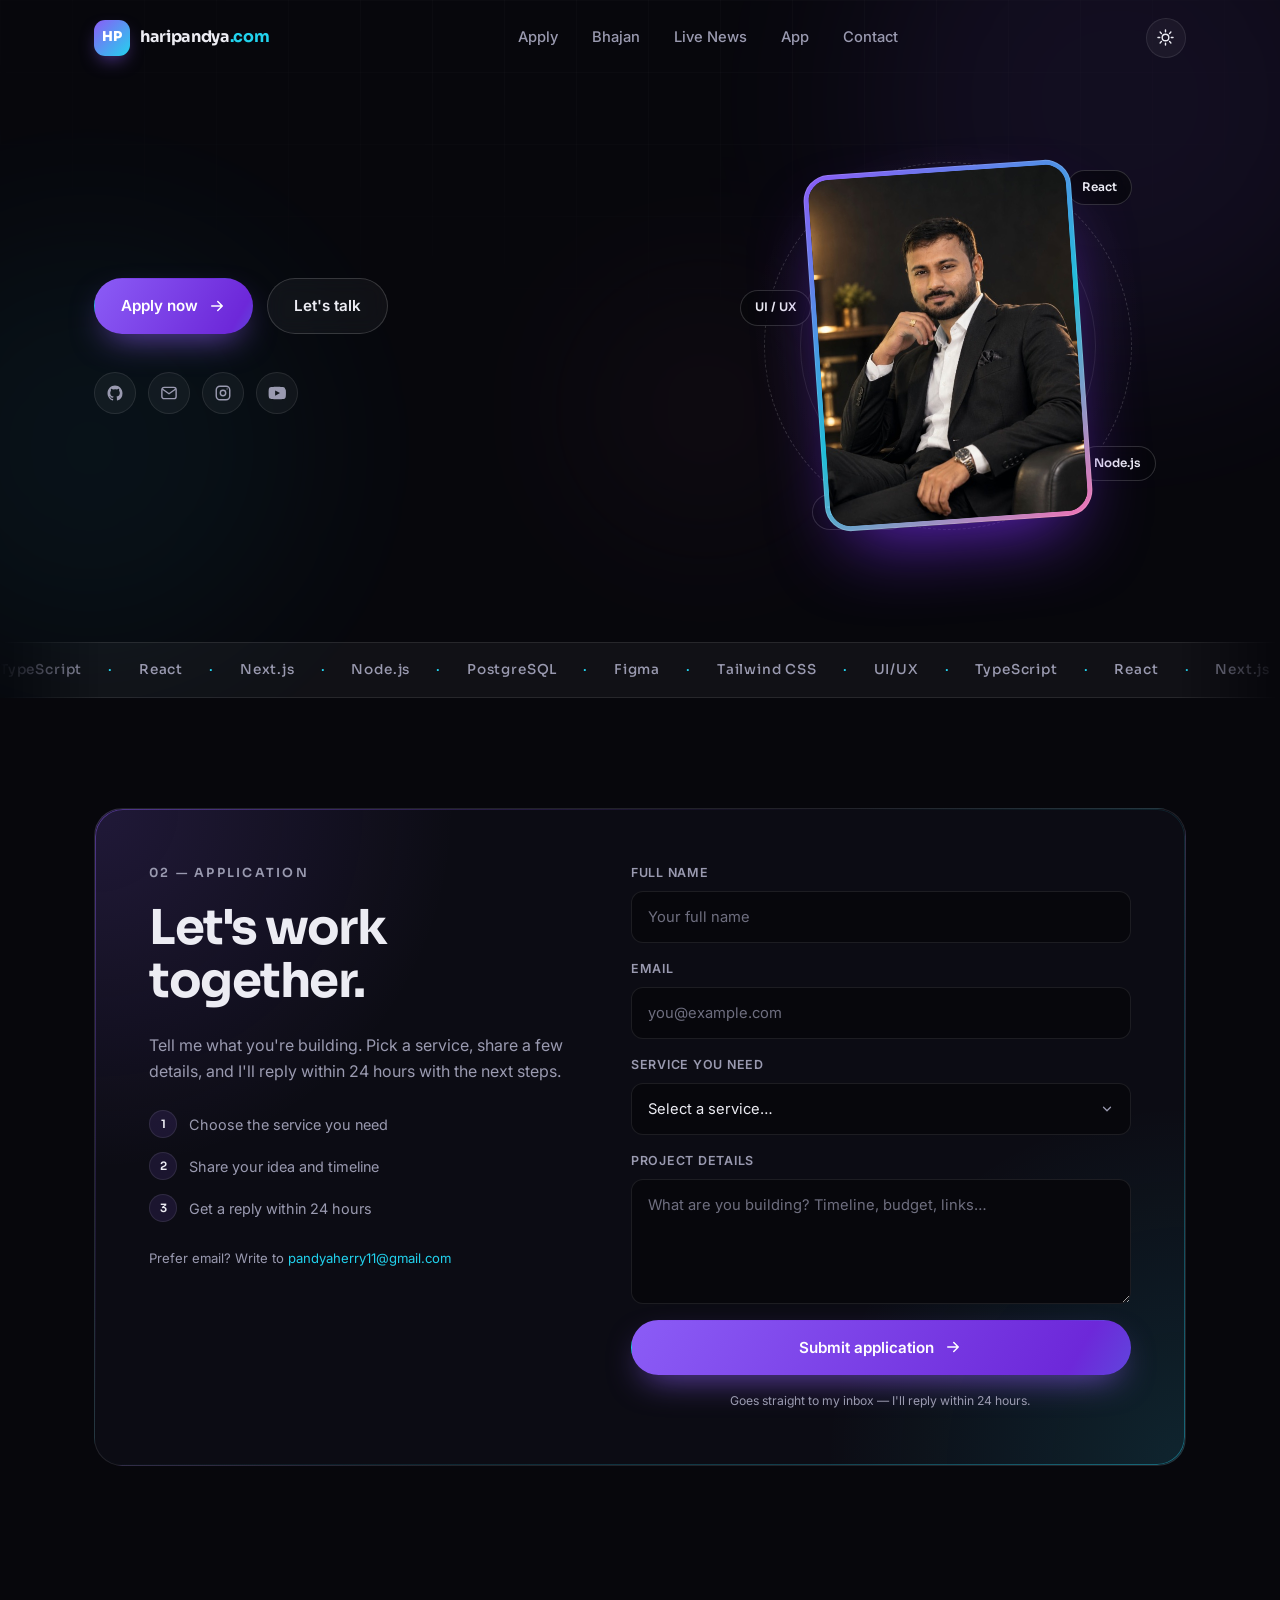
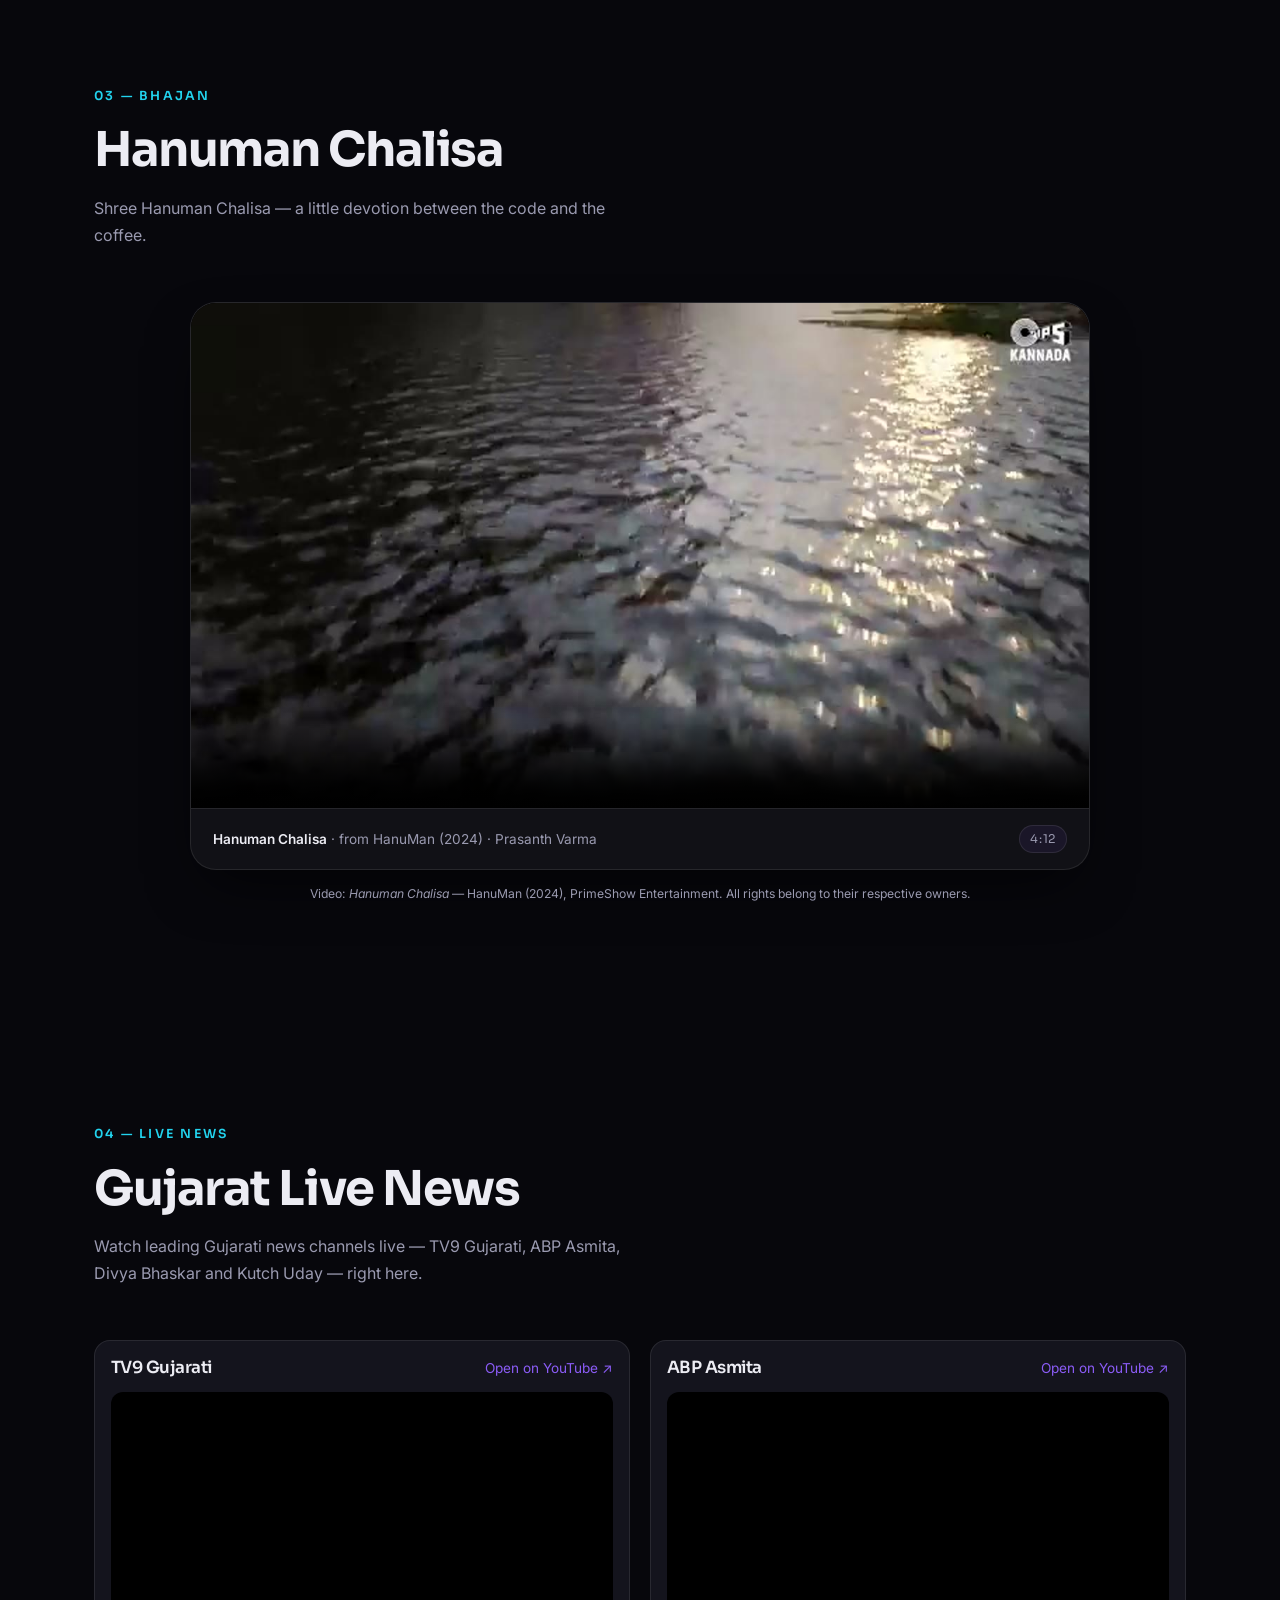
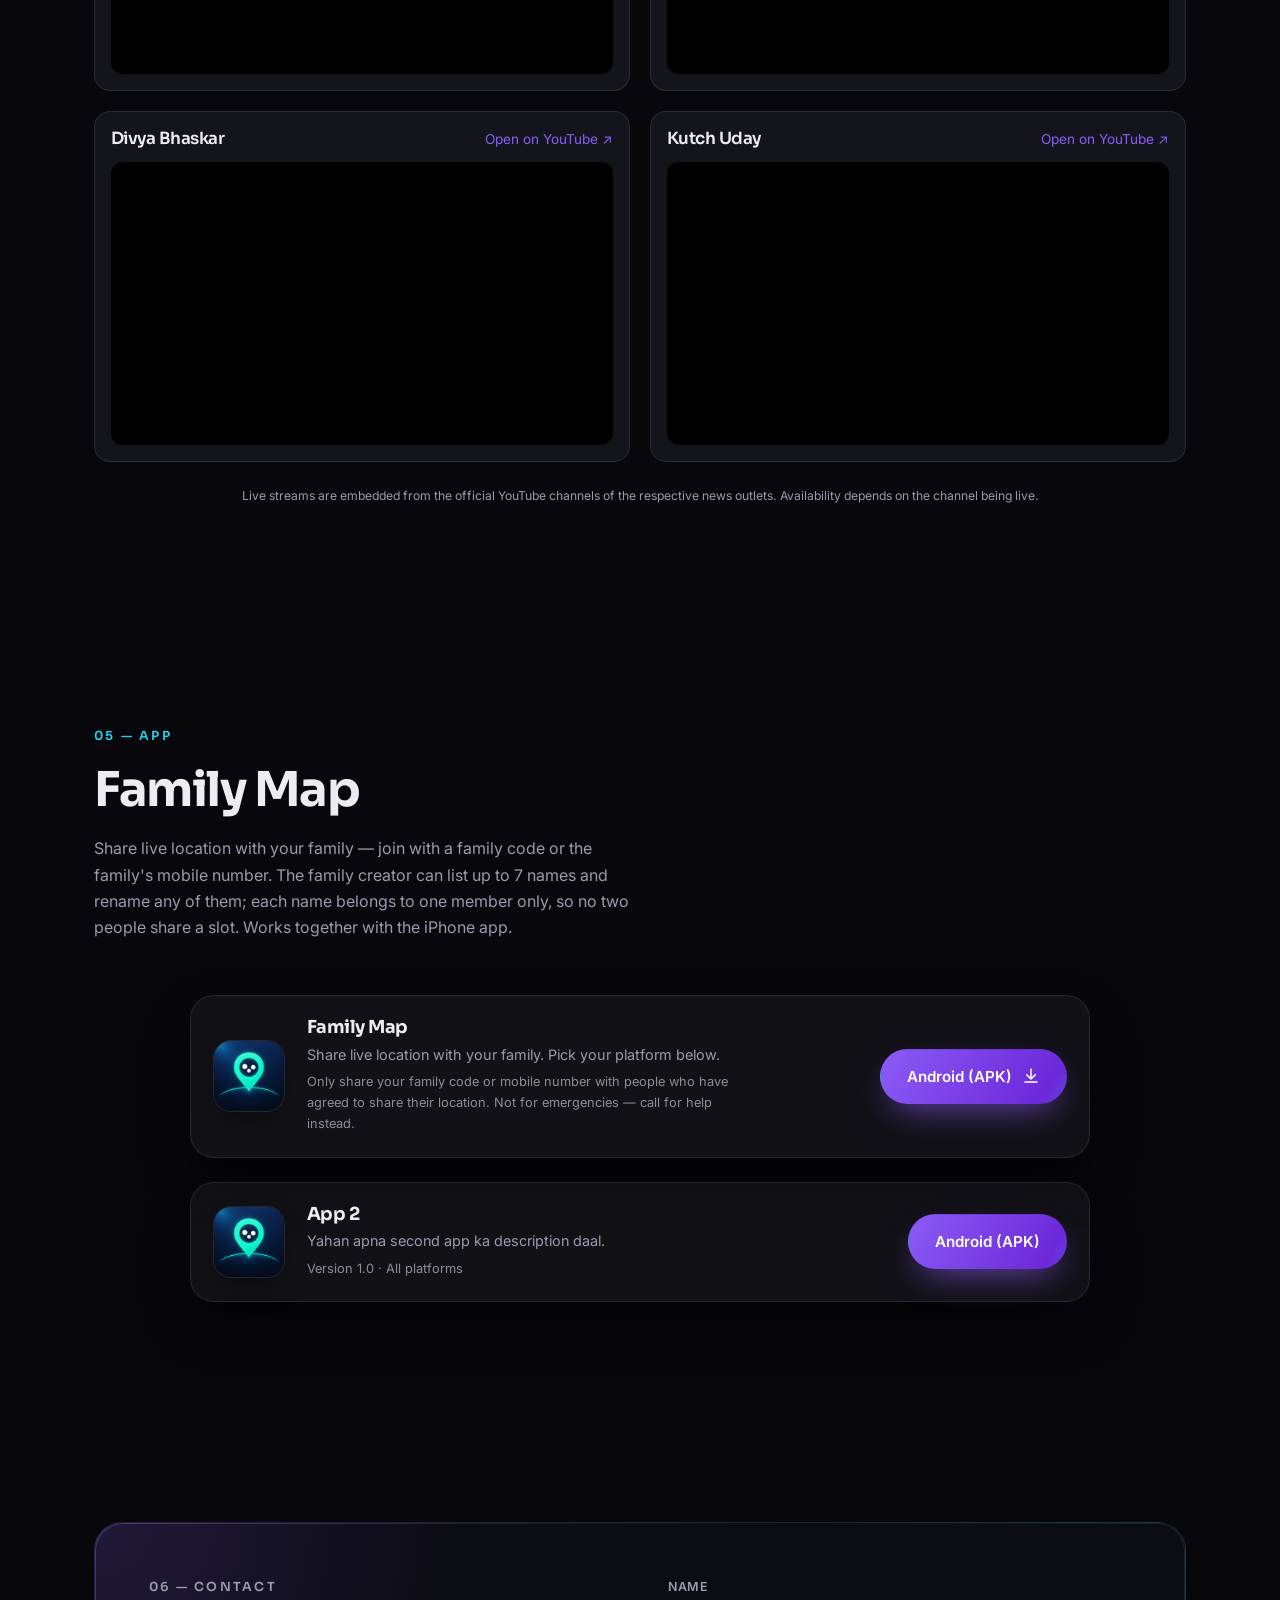
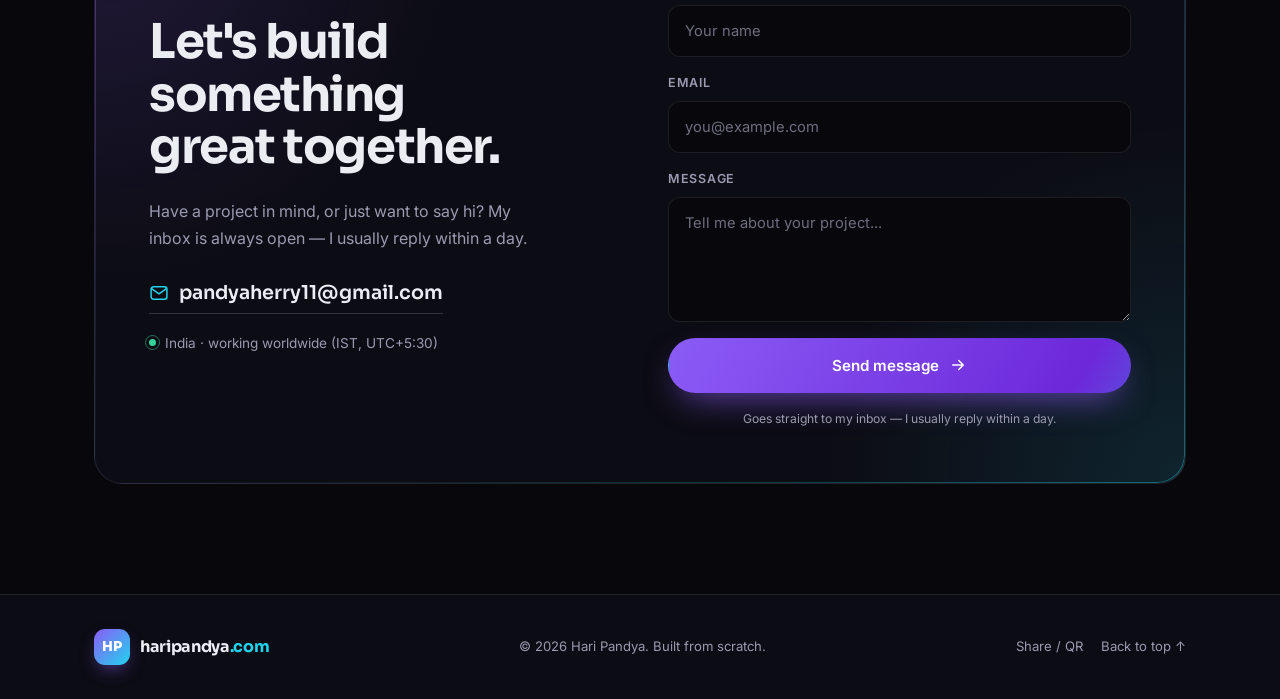
==== commit ce4cf844: "Remove App Store (iOS/macOS) links, keep Android only" ====
--- a/index.html
+++ b/index.html
@@ -389,14 +389,6 @@
               Android (APK)
               <svg viewBox="0 0 24 24" fill="none" stroke="currentColor" stroke-width="2" stroke-linecap="round" stroke-linejoin="round" aria-hidden="true"><path d="M12 3v12" /><path d="M6.5 10.5 12 16l5.5-5.5" /><path d="M4 20h16" /></svg>
             </a>
-            <a class="btn btn-ghost app-download" href="https://apps.apple.com/app/family-map" target="_blank" rel="noopener">
-              iOS (App Store)
-              <svg viewBox="0 0 24 24" fill="none" stroke="currentColor" stroke-width="2" stroke-linecap="round" stroke-linejoin="round" aria-hidden="true"><path d="M12 3v12" /><path d="M6.5 10.5 12 16l5.5-5.5" /><path d="M4 20h16" /></svg>
-            </a>
-            <a class="btn btn-ghost app-download" href="https://apps.apple.com/app/family-map" target="_blank" rel="noopener">
-              macOS (App Store)
-              <svg viewBox="0 0 24 24" fill="none" stroke="currentColor" stroke-width="2" stroke-linecap="round" stroke-linejoin="round" aria-hidden="true"><path d="M12 3v12" /><path d="M6.5 10.5 12 16l5.5-5.5" /><path d="M4 20h16" /></svg>
-            </a>
           </div>
         </div>
 
@@ -409,8 +401,6 @@
           </div>
           <div class="app-downloads">
             <a class="btn btn-primary app-download" href="#" download>Android (APK)</a>
-            <a class="btn btn-ghost app-download" href="#" target="_blank" rel="noopener">iOS (App Store)</a>
-            <a class="btn btn-ghost app-download" href="#" target="_blank" rel="noopener">macOS (App Store)</a>
           </div>
         </div>
       </div>
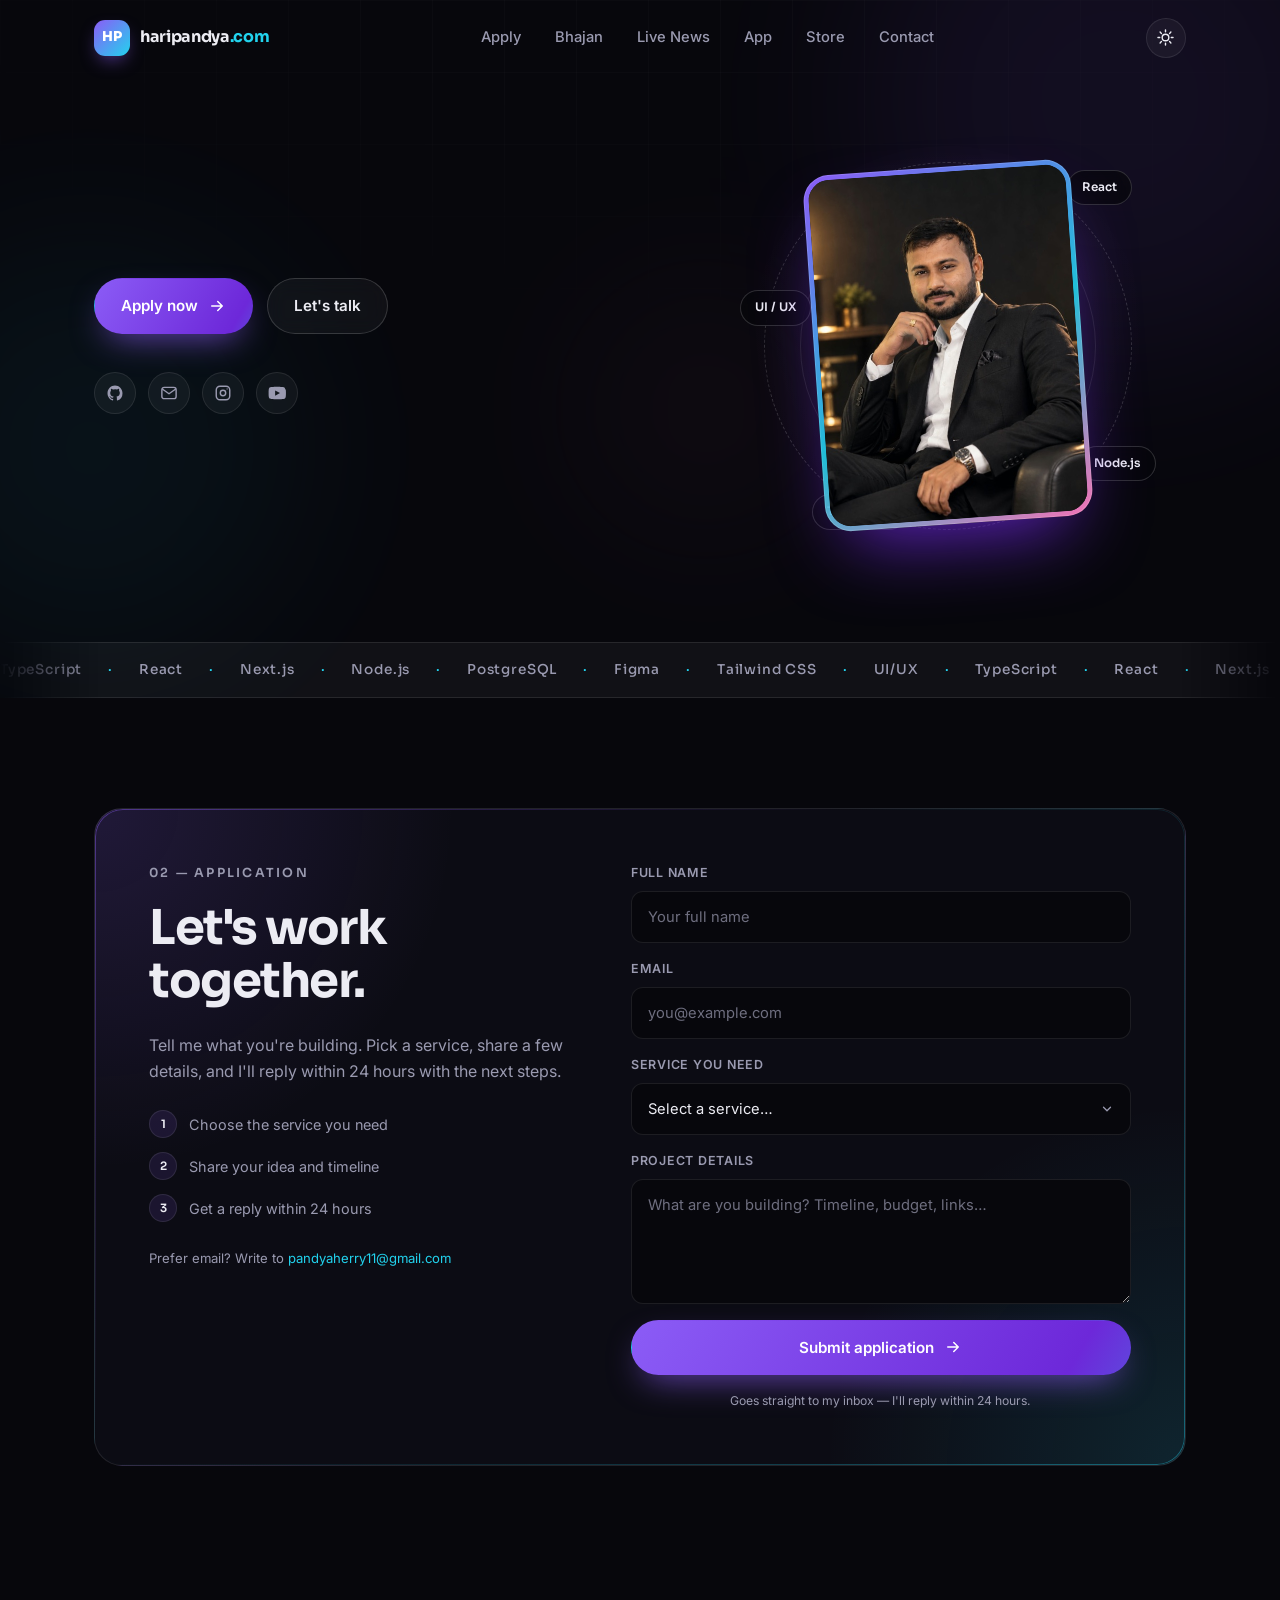
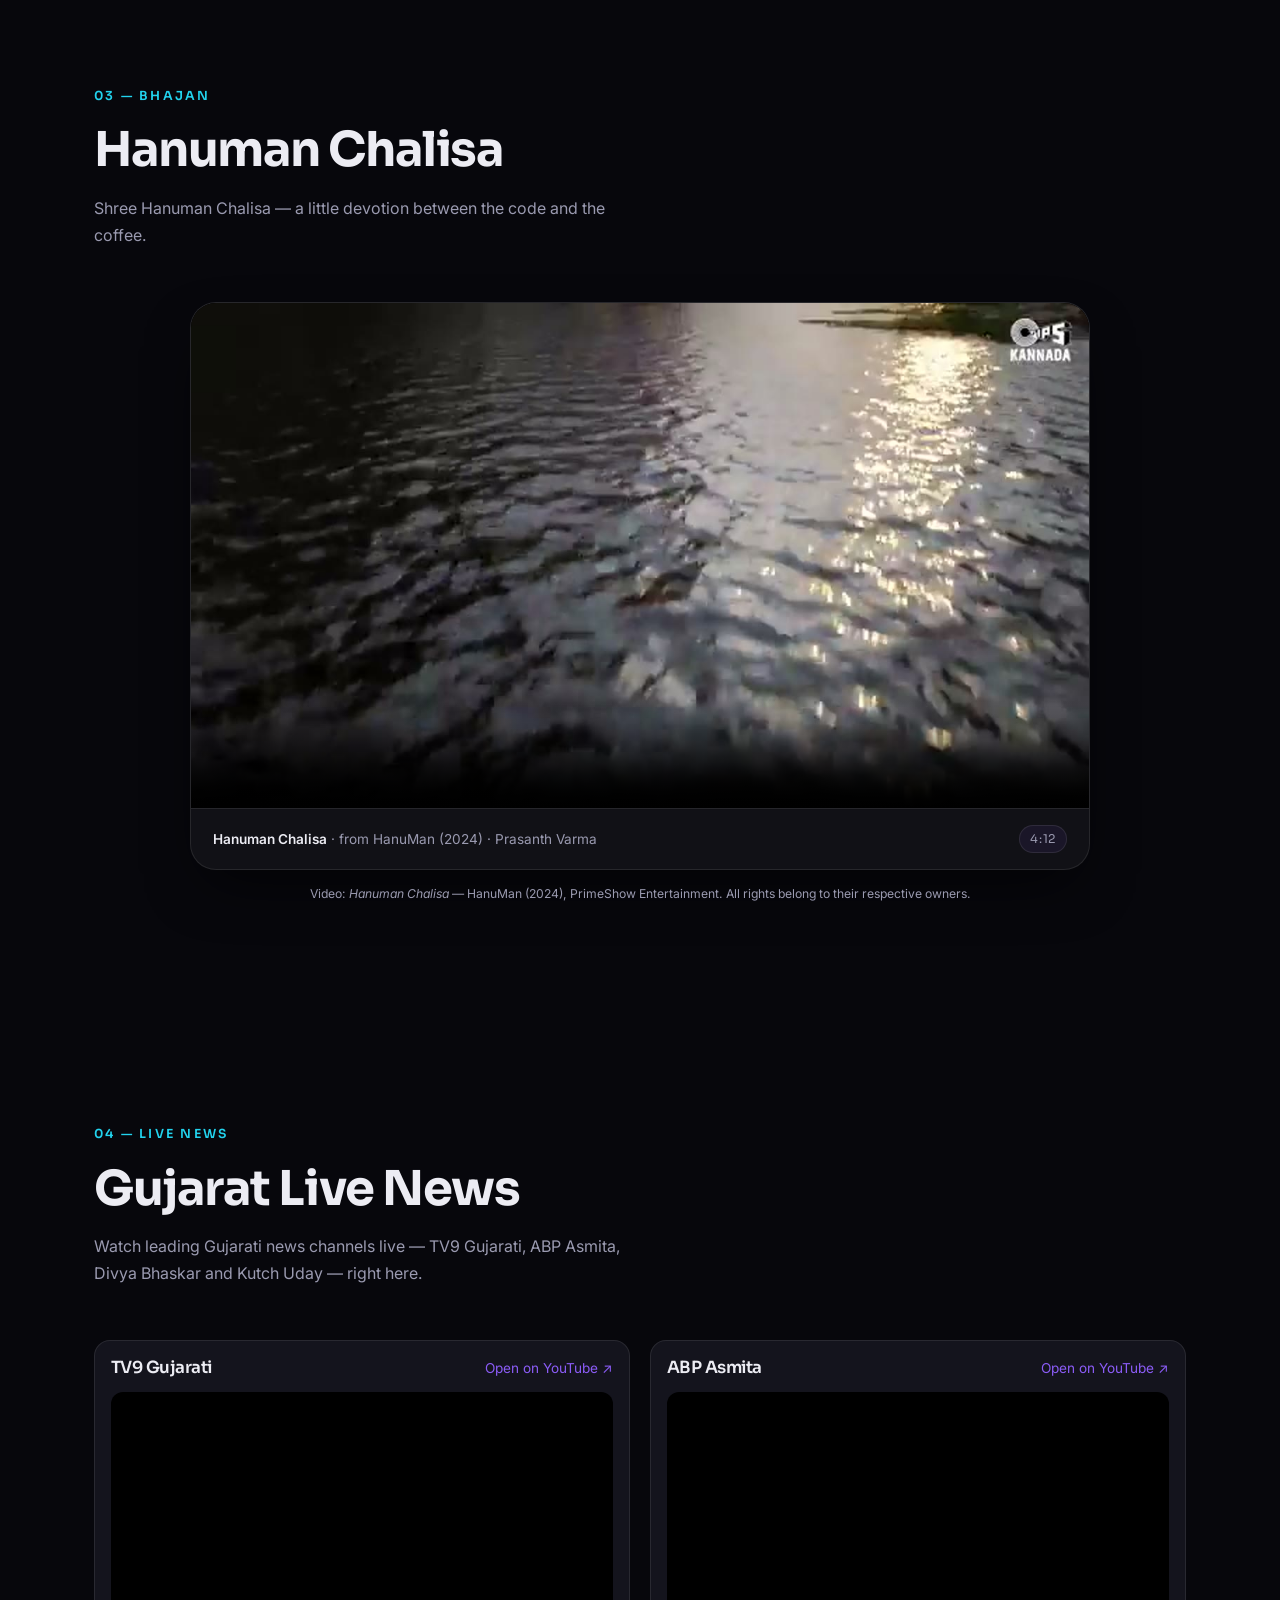
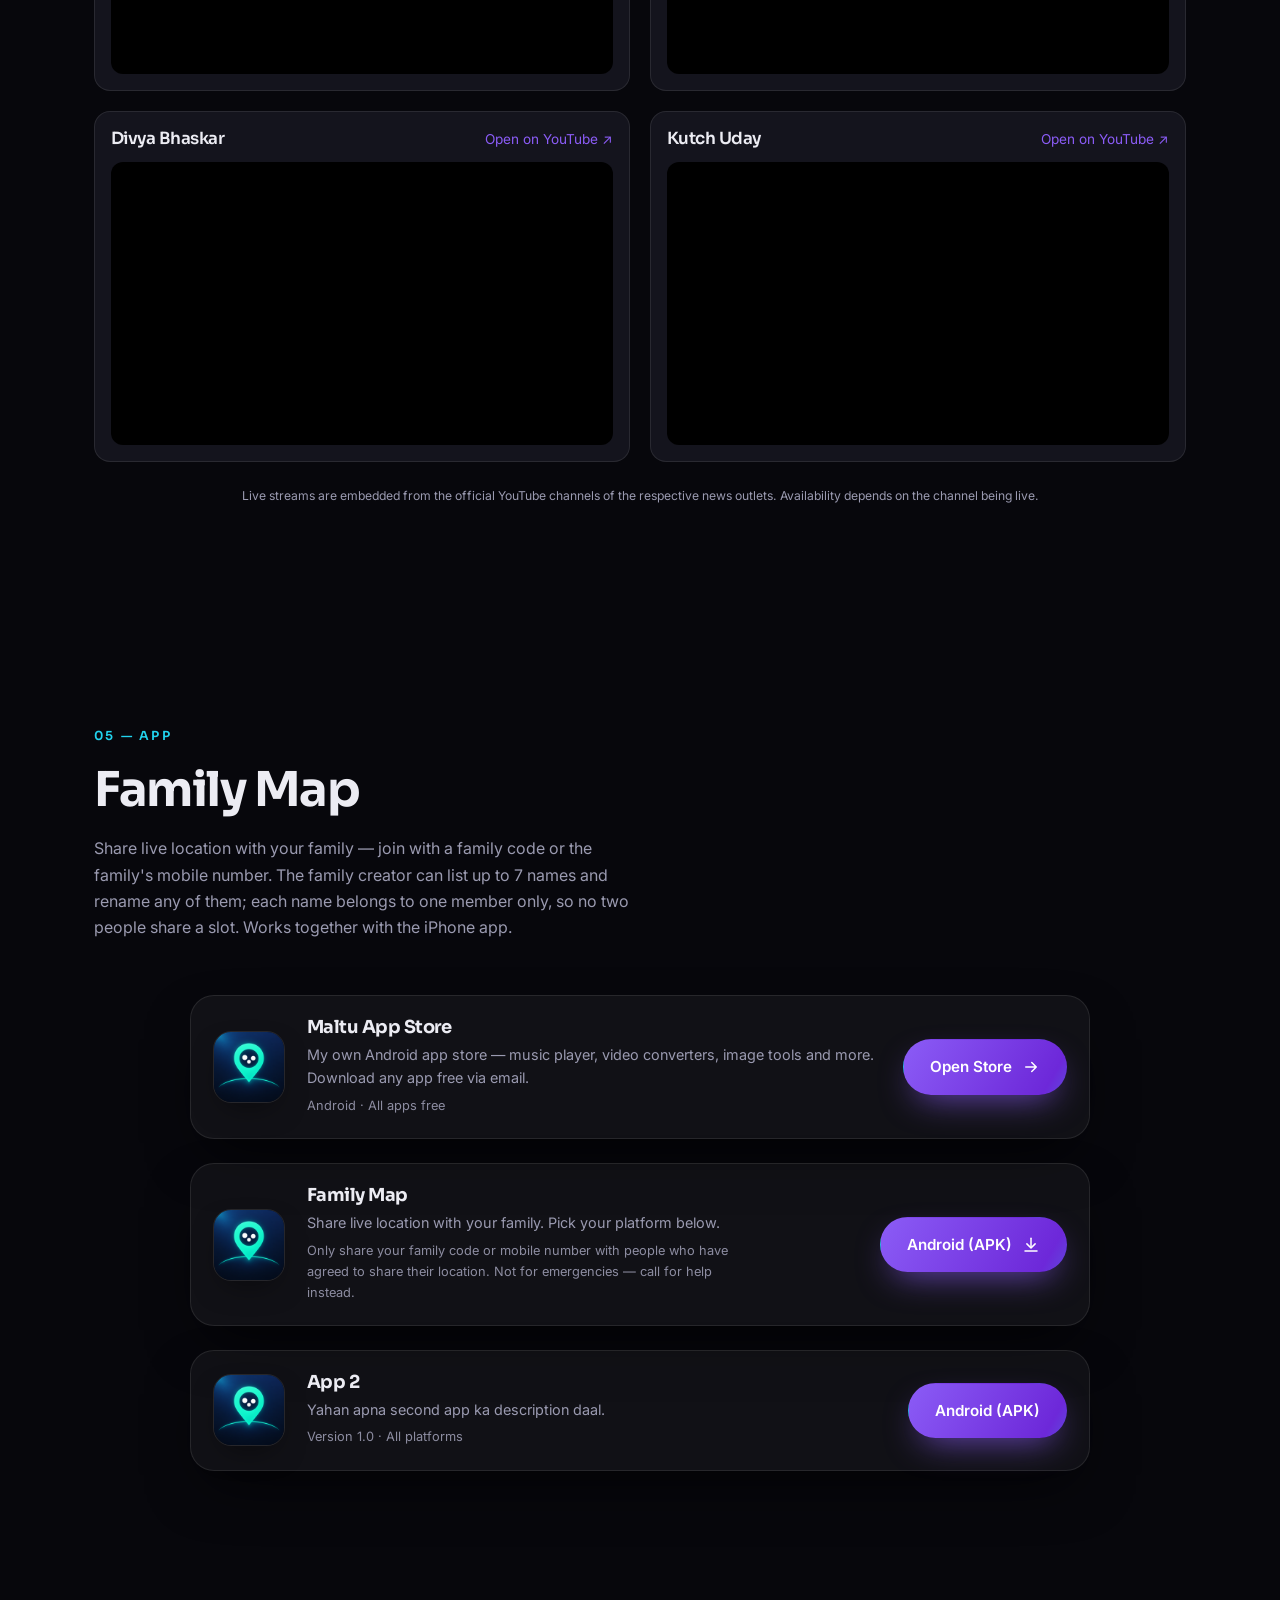
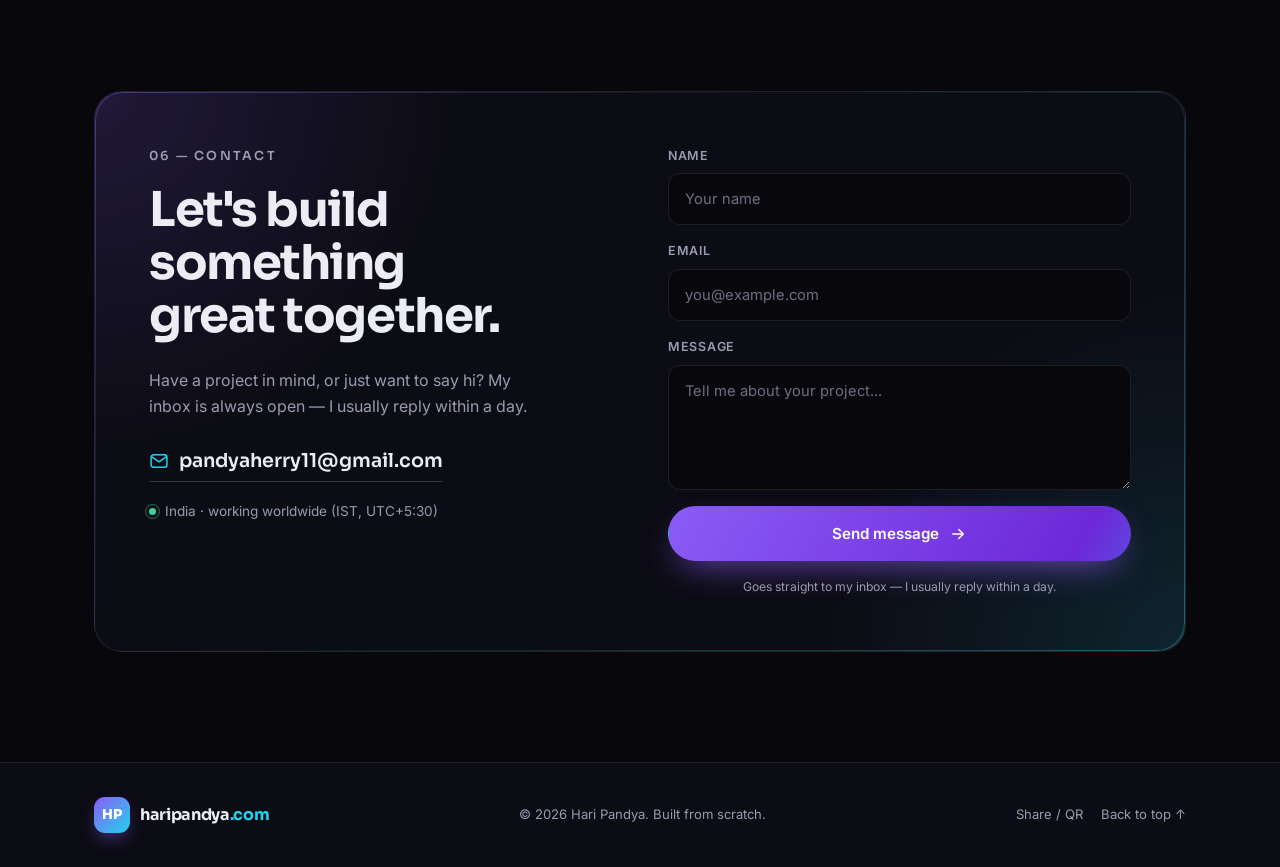
==== commit 1d2543bc: "Link Maltu App Store from hari pandya site" ====
--- a/index.html
+++ b/index.html
@@ -41,6 +41,7 @@
         <a href="#video" class="nav-link">Bhajan</a>
         <a href="#news" class="nav-link">Live News</a>
         <a href="#app" class="nav-link">App</a>
+        <a href="https://pandyaherry11.github.io/maltu-app-store/" class="nav-link" target="_blank" rel="noopener">Store</a>
         <a href="#contact" class="nav-link">Contact</a>
       </nav>
 
@@ -375,6 +376,21 @@
         </div>
 
         <div class="app-card reveal">
+          <img class="app-icon" src="assets/family-map-icon.png" alt="Maltu App Store icon" width="72" height="72" />
+          <div class="app-info">
+            <h3>Maltu App Store</h3>
+            <p>My own Android app store — music player, video converters, image tools and more. Download any app free via email.</p>
+            <p class="app-note">Android · All apps free</p>
+          </div>
+          <div class="app-downloads">
+            <a class="btn btn-primary app-download" href="https://pandyaherry11.github.io/maltu-app-store/" target="_blank" rel="noopener">
+              Open Store
+              <svg viewBox="0 0 24 24" fill="none" stroke="currentColor" stroke-width="2" stroke-linecap="round" stroke-linejoin="round" aria-hidden="true"><path d="M5 12h14M13 6l6 6-6 6"/></svg>
+            </a>
+          </div>
+        </div>
+
+        <div class="app-card reveal" style="margin-top:24px">
           <img class="app-icon" src="assets/family-map-icon.png" alt="Family Map app icon" width="72" height="72" />
           <div class="app-info">
             <h3>Family Map</h3>
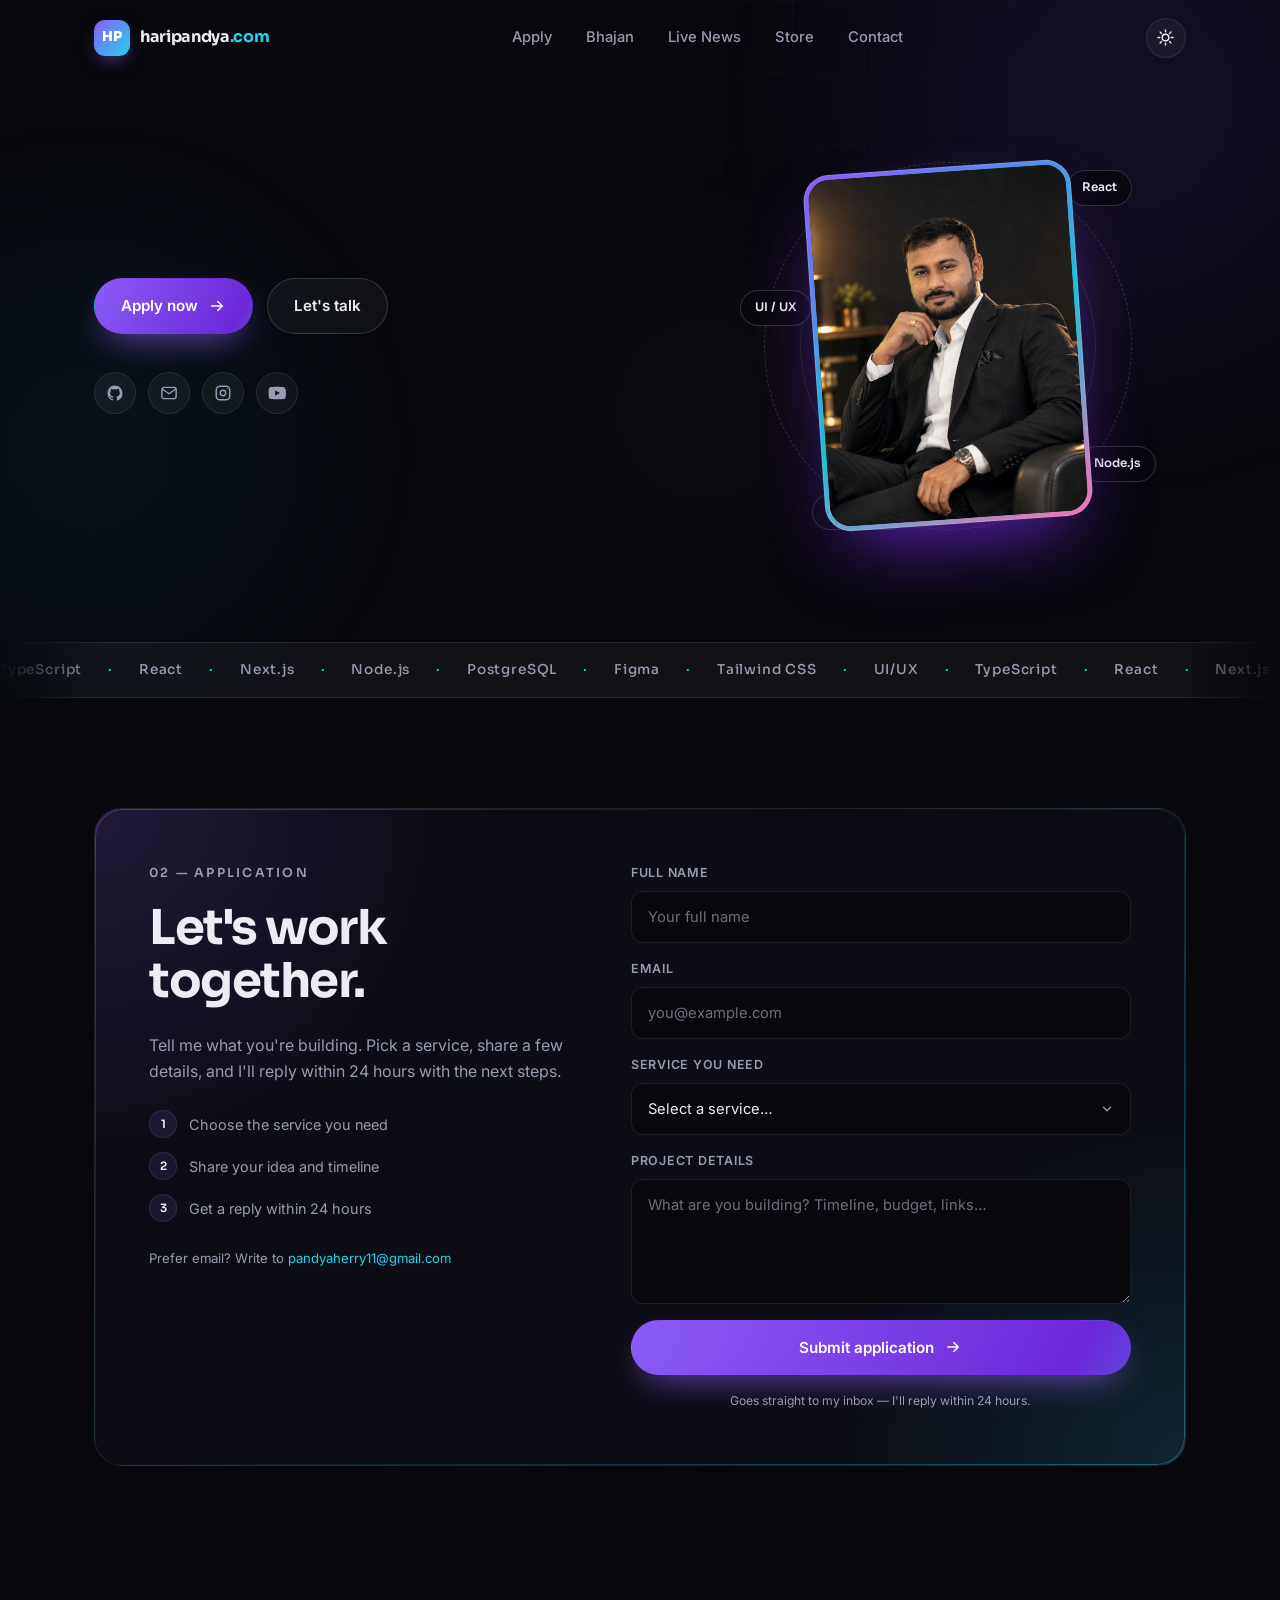
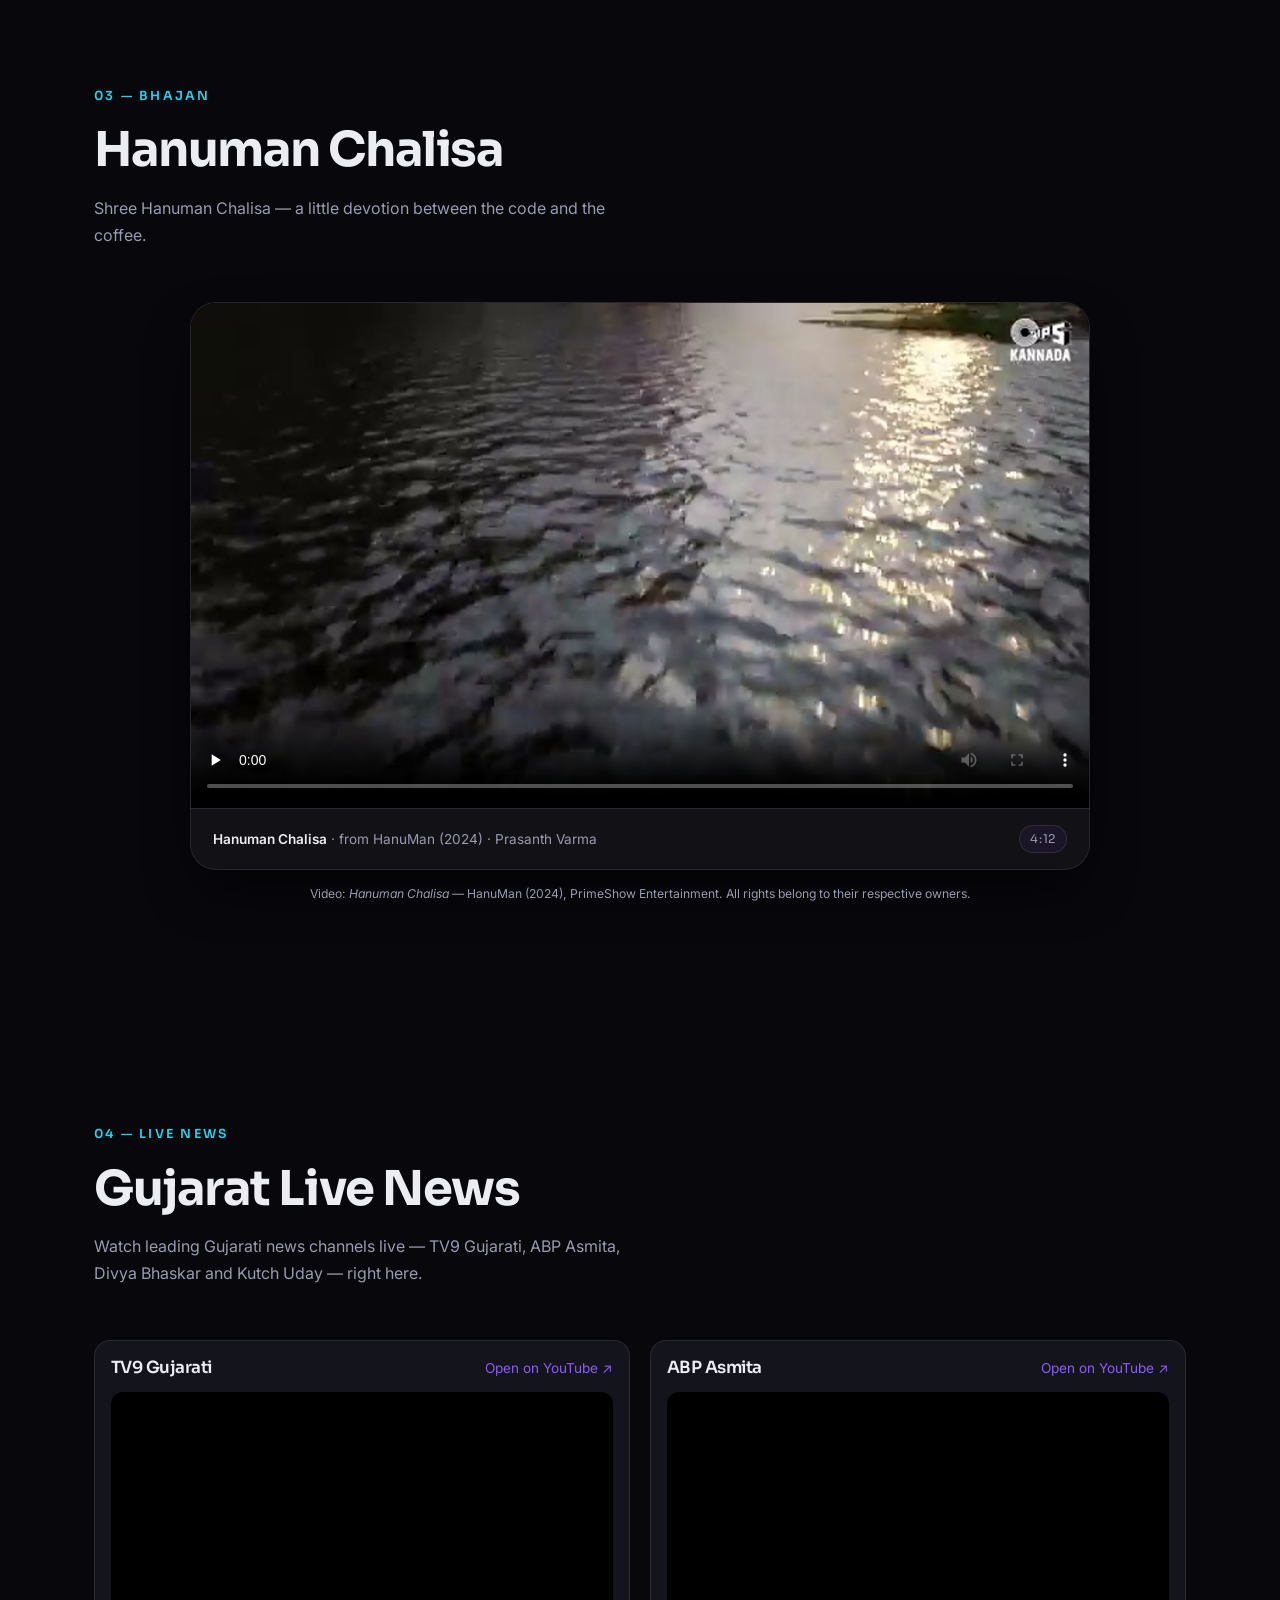
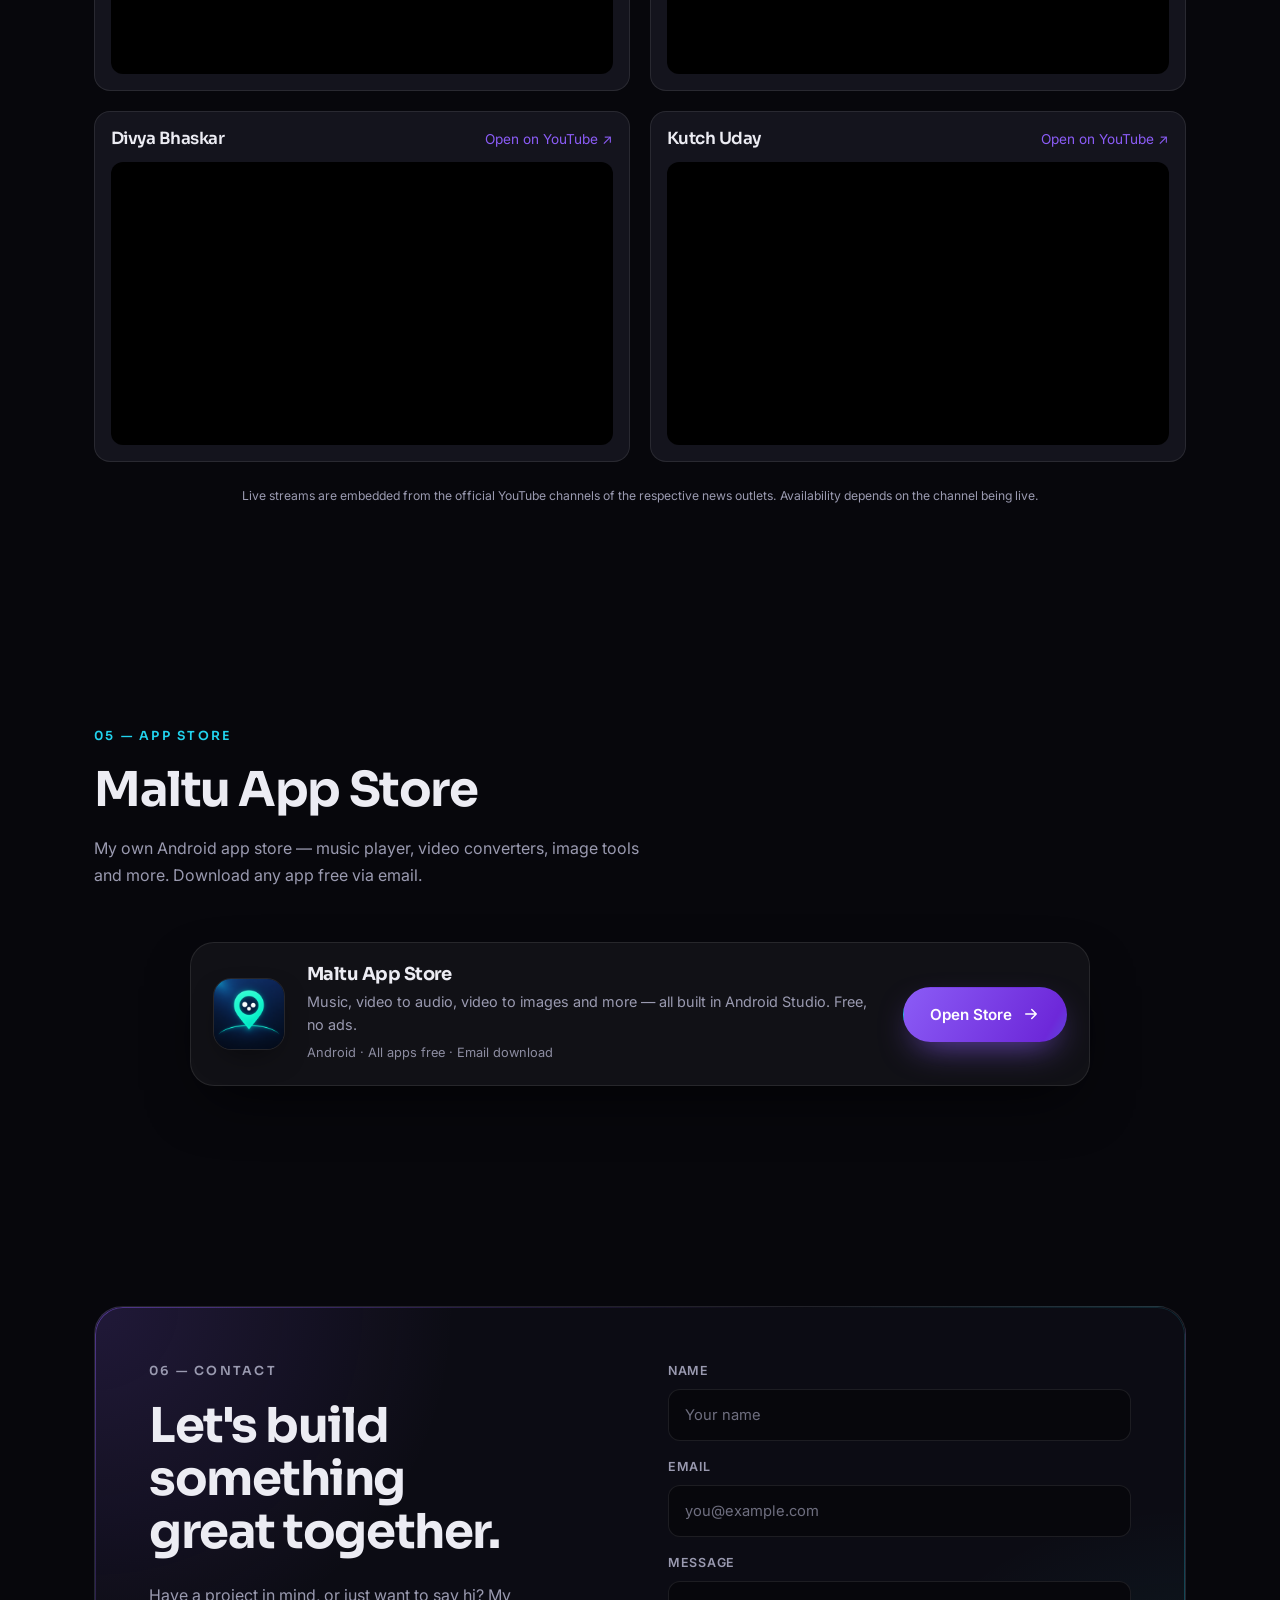
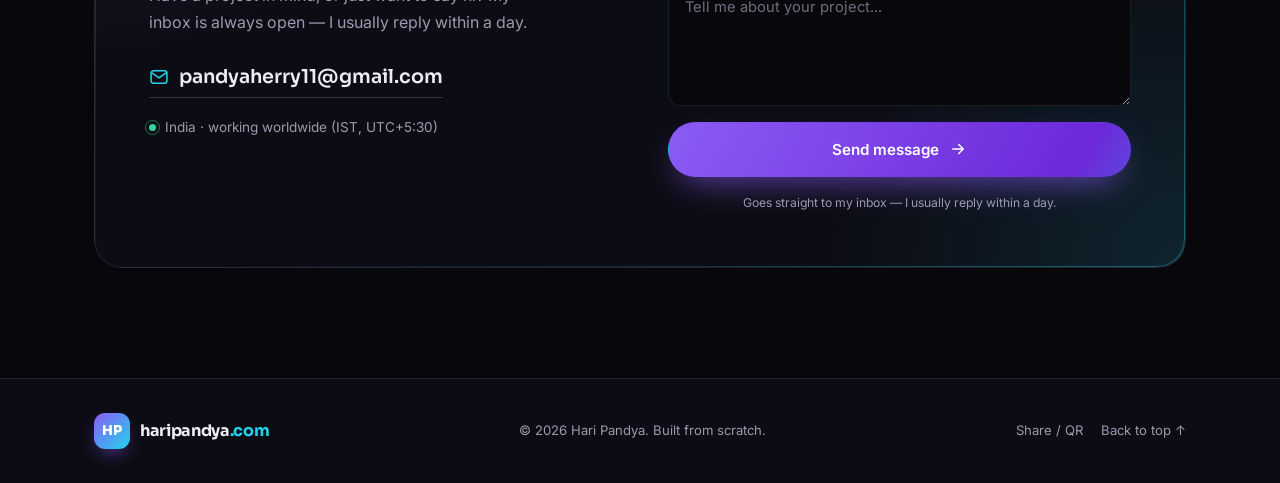
==== commit 104c999a: "Replace App section with Maltu App Store card; remove App nav link" ====
--- a/index.html
+++ b/index.html
@@ -40,7 +40,6 @@
         <a href="#apply" class="nav-link">Apply</a>
         <a href="#video" class="nav-link">Bhajan</a>
         <a href="#news" class="nav-link">Live News</a>
-        <a href="#app" class="nav-link">App</a>
         <a href="https://pandyaherry11.github.io/maltu-app-store/" class="nav-link" target="_blank" rel="noopener">Store</a>
         <a href="#contact" class="nav-link">Contact</a>
       </nav>
@@ -362,61 +361,30 @@
       </div>
     </section>
 
-    <!-- ============ FAMILY MAP APP ============ -->
+    <!-- ============ APP STORE ============ -->
     <section class="section" id="app">
       <div class="container">
         <div class="section-head reveal">
-          <p class="label">05 — App</p>
-          <h2 class="section-title">Family Map</h2>
+          <p class="label">05 — App Store</p>
+          <h2 class="section-title">Maltu App Store</h2>
           <p class="section-sub">
-            Share live location with your family — join with a family code or the family's
-            mobile number. The family creator can list up to 7 names and rename any of them;
-            each name belongs to one member only, so no two people share a slot. Works together with the iPhone app.
+            My own Android app store — music player, video converters, image tools and more.
+            Download any app free via email.
           </p>
         </div>
 
         <div class="app-card reveal">
-          <img class="app-icon" src="assets/family-map-icon.png" alt="Maltu App Store icon" width="72" height="72" />
+          <img class="app-icon" src="assets/family-map-icon.png" alt="Maltu App Store" width="72" height="72" />
           <div class="app-info">
             <h3>Maltu App Store</h3>
-            <p>My own Android app store — music player, video converters, image tools and more. Download any app free via email.</p>
-            <p class="app-note">Android · All apps free</p>
+            <p>Music, video to audio, video to images and more — all built in Android Studio. Free, no ads.</p>
+            <p class="app-note">Android · All apps free · Email download</p>
           </div>
           <div class="app-downloads">
             <a class="btn btn-primary app-download" href="https://pandyaherry11.github.io/maltu-app-store/" target="_blank" rel="noopener">
               Open Store
               <svg viewBox="0 0 24 24" fill="none" stroke="currentColor" stroke-width="2" stroke-linecap="round" stroke-linejoin="round" aria-hidden="true"><path d="M5 12h14M13 6l6 6-6 6"/></svg>
             </a>
-          </div>
-        </div>
-
-        <div class="app-card reveal" style="margin-top:24px">
-          <img class="app-icon" src="assets/family-map-icon.png" alt="Family Map app icon" width="72" height="72" />
-          <div class="app-info">
-            <h3>Family Map</h3>
-            <p>Share live location with your family. Pick your platform below.</p>
-            <p class="app-note">
-              Only share your family code or mobile number with people who have agreed to share
-              their location. Not for emergencies — call for help instead.
-            </p>
-          </div>
-          <div class="app-downloads">
-            <a class="btn btn-primary app-download" href="assets/FamilyMap.apk" download="FamilyMap.apk">
-              Android (APK)
-              <svg viewBox="0 0 24 24" fill="none" stroke="currentColor" stroke-width="2" stroke-linecap="round" stroke-linejoin="round" aria-hidden="true"><path d="M12 3v12" /><path d="M6.5 10.5 12 16l5.5-5.5" /><path d="M4 20h16" /></svg>
-            </a>
-          </div>
-        </div>
-
-        <div class="app-card reveal" style="margin-top:24px">
-          <img class="app-icon" src="assets/family-map-icon.png" alt="App 2 icon" width="72" height="72" />
-          <div class="app-info">
-            <h3>App 2</h3>
-            <p>Yahan apna second app ka description daal.</p>
-            <p class="app-note">Version 1.0 · All platforms</p>
-          </div>
-          <div class="app-downloads">
-            <a class="btn btn-primary app-download" href="#" download>Android (APK)</a>
           </div>
         </div>
       </div>
